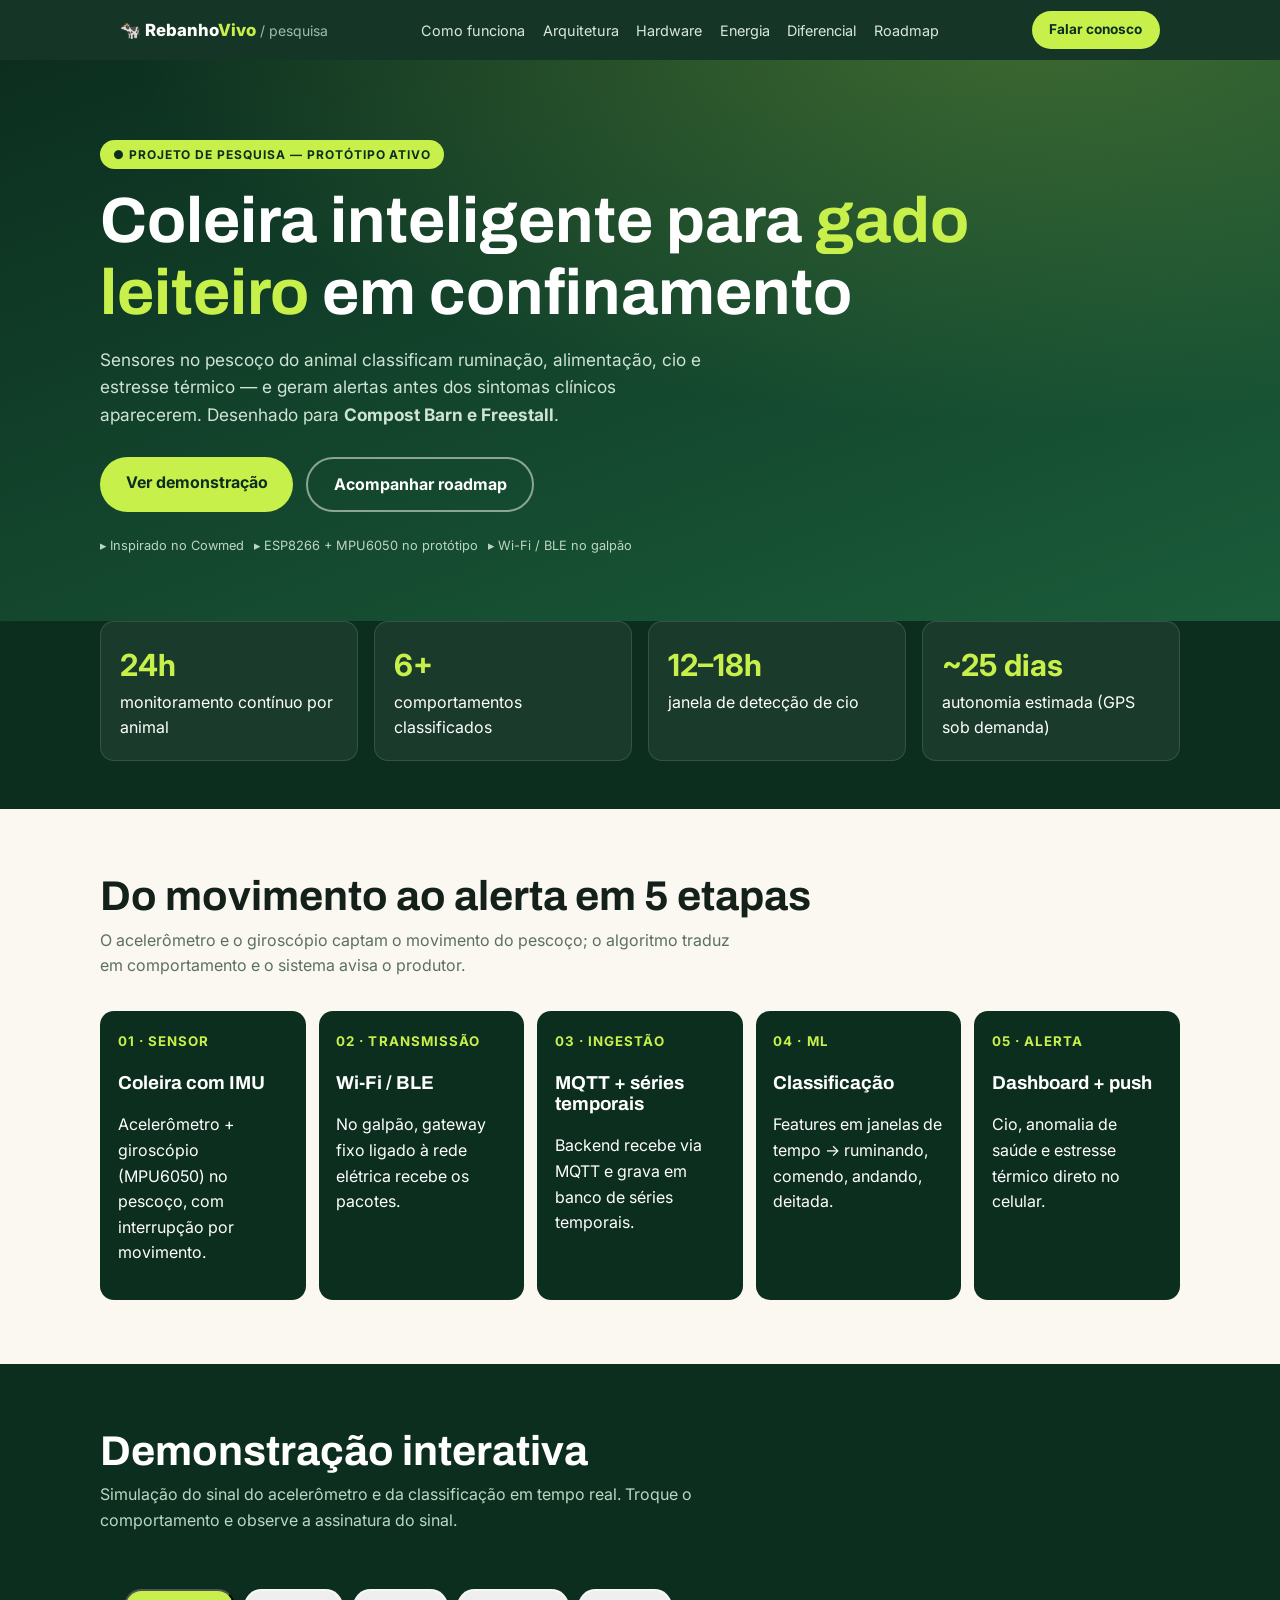
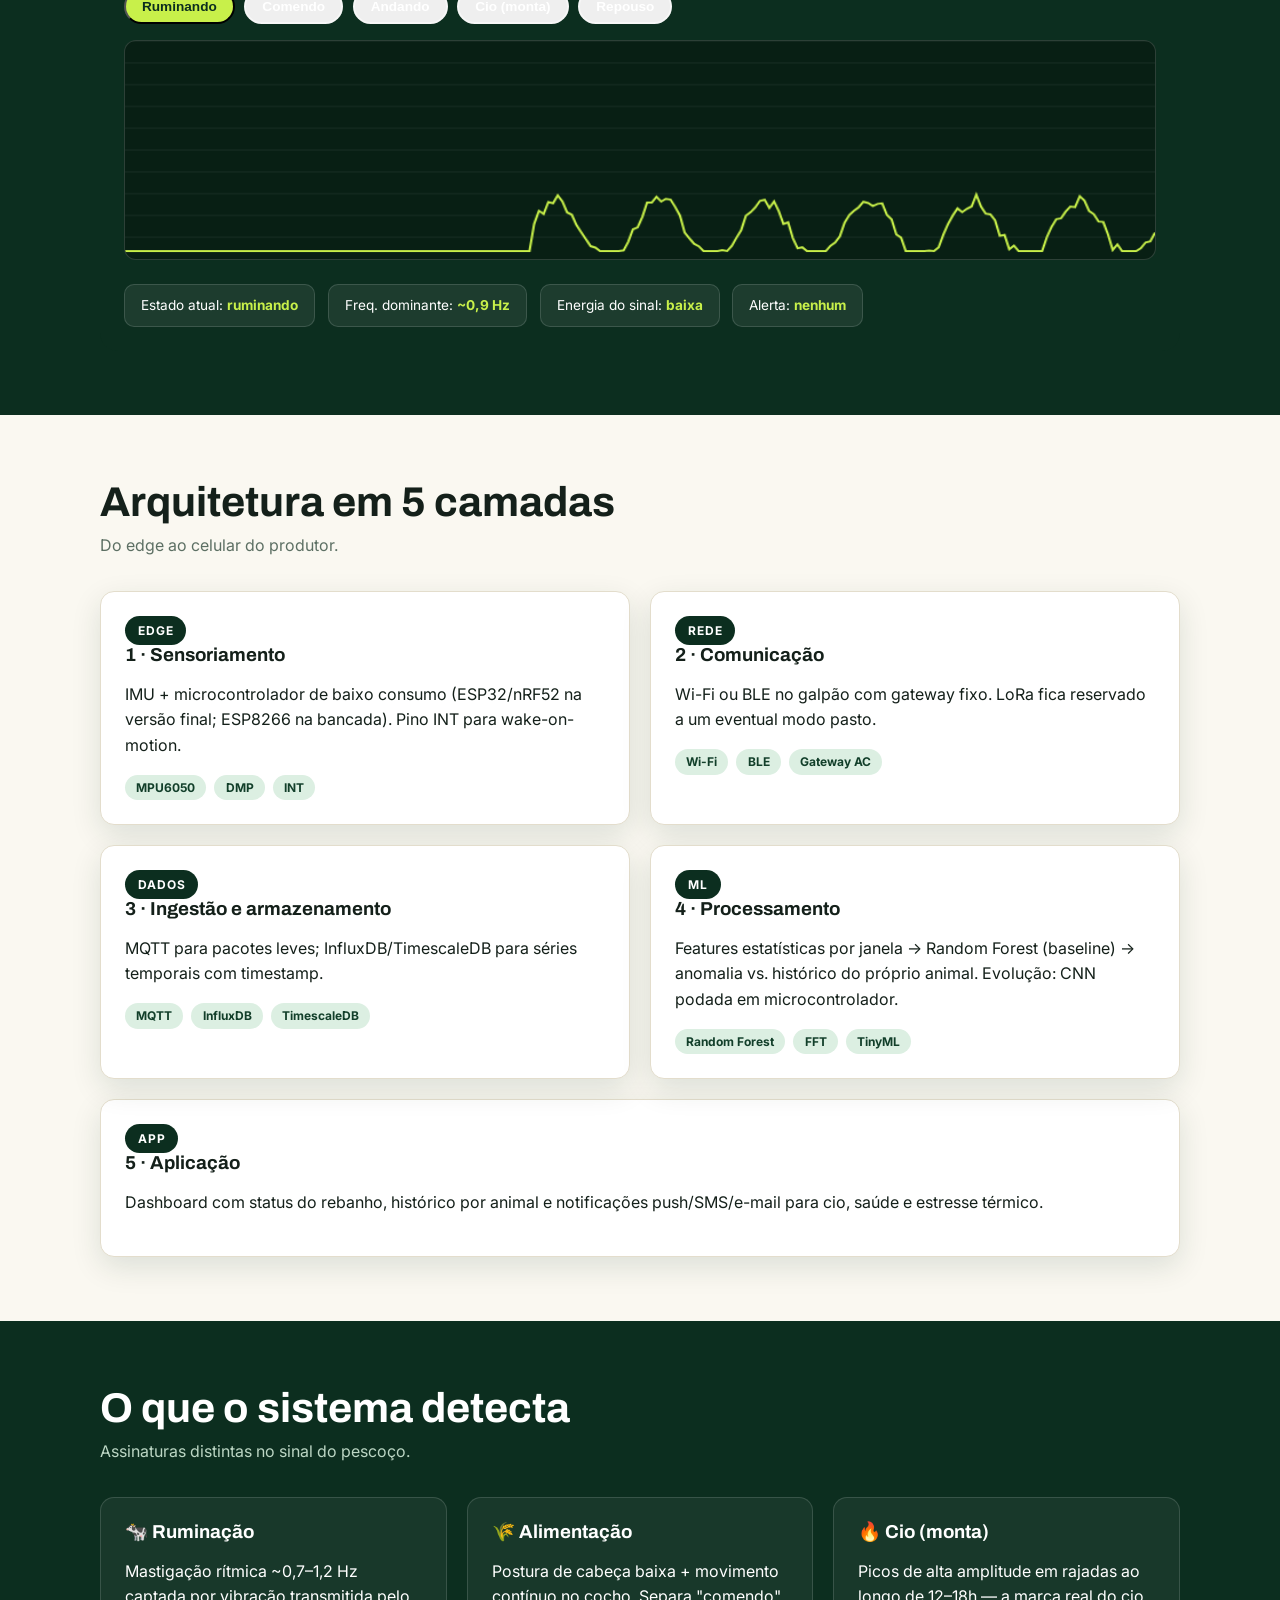
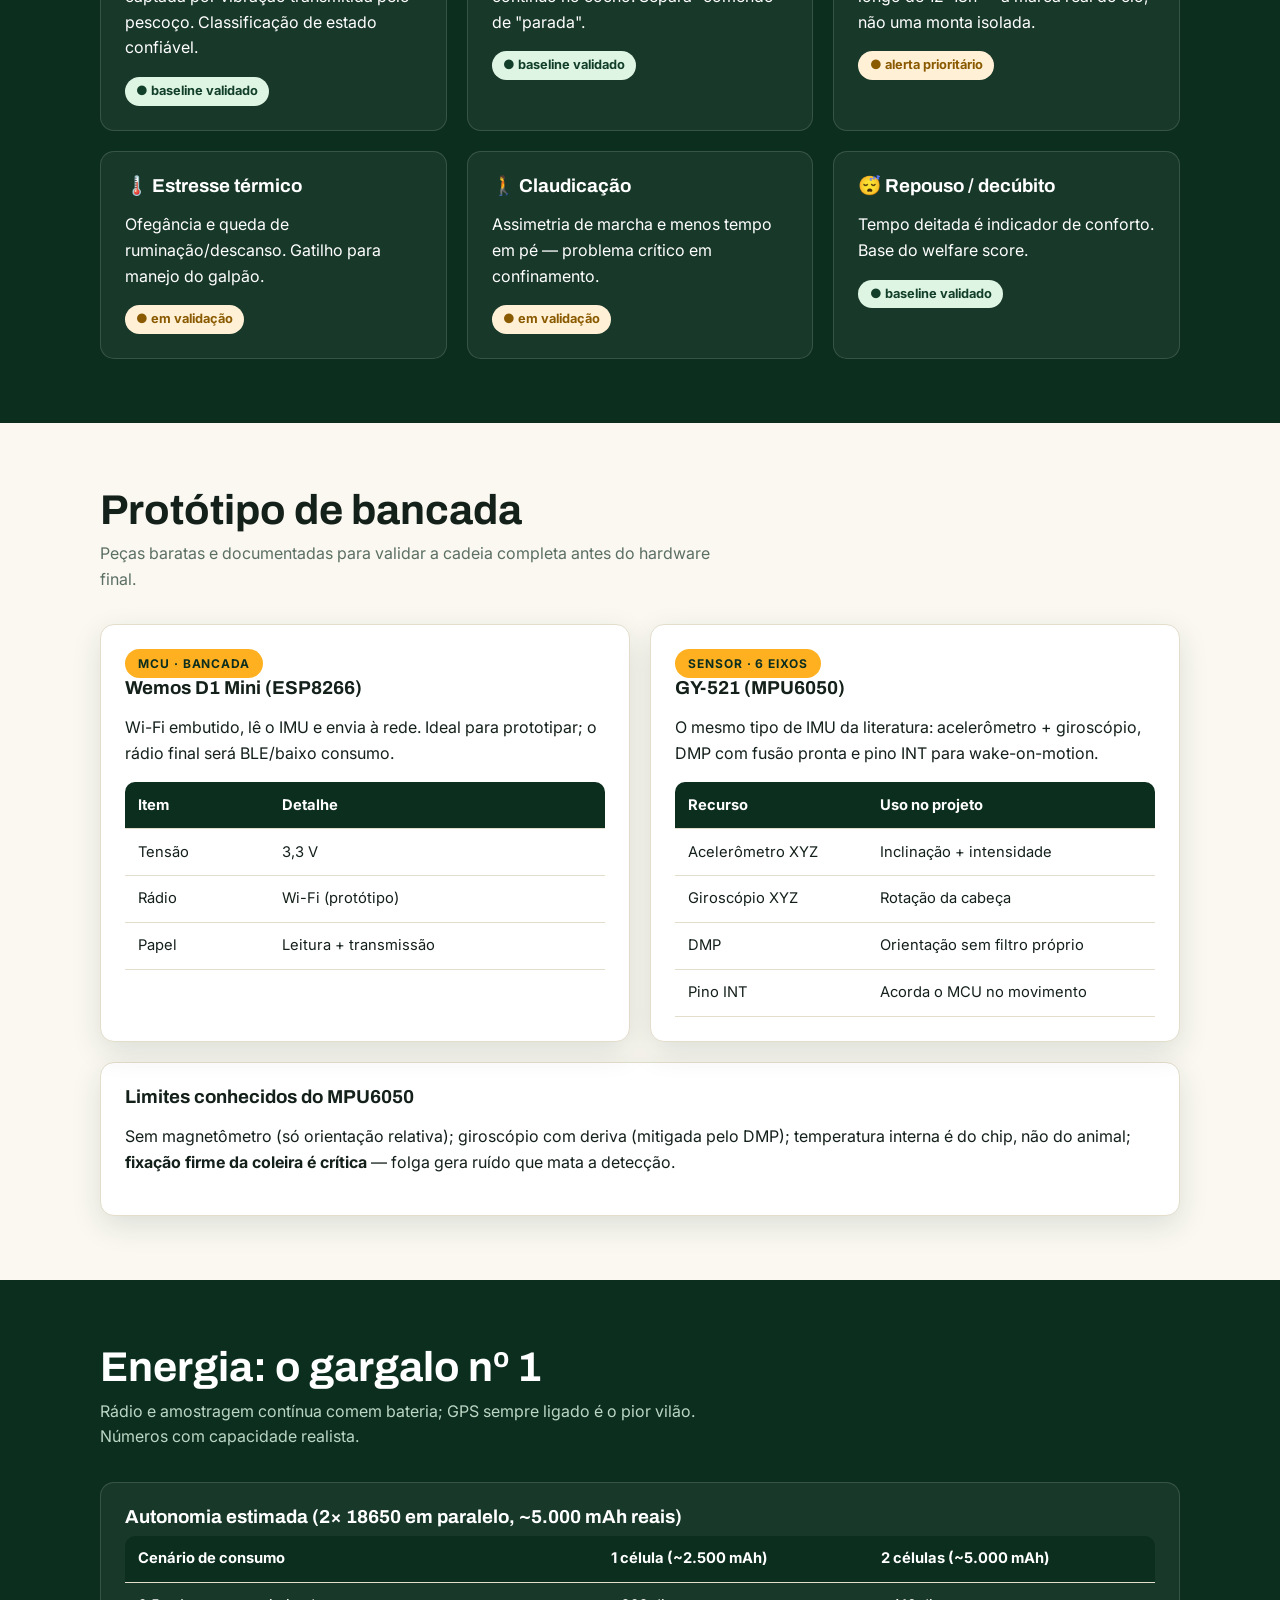
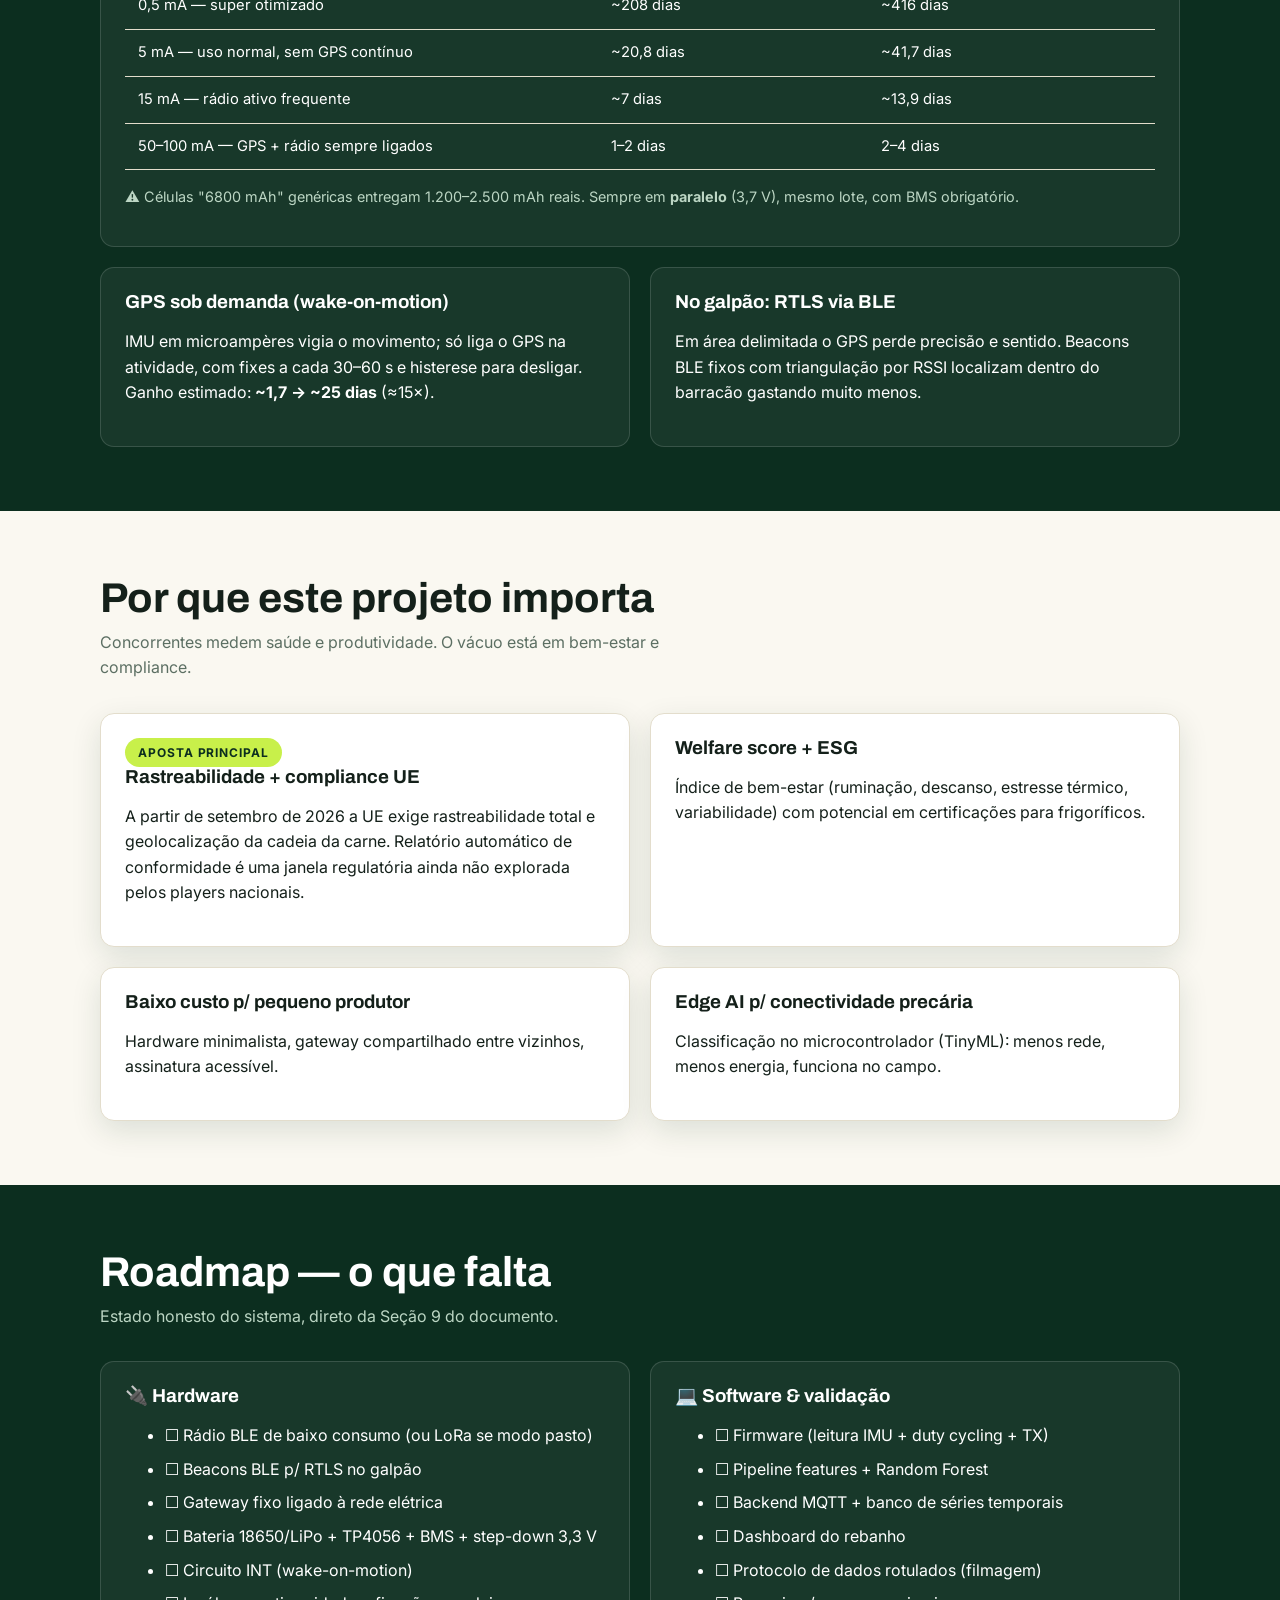
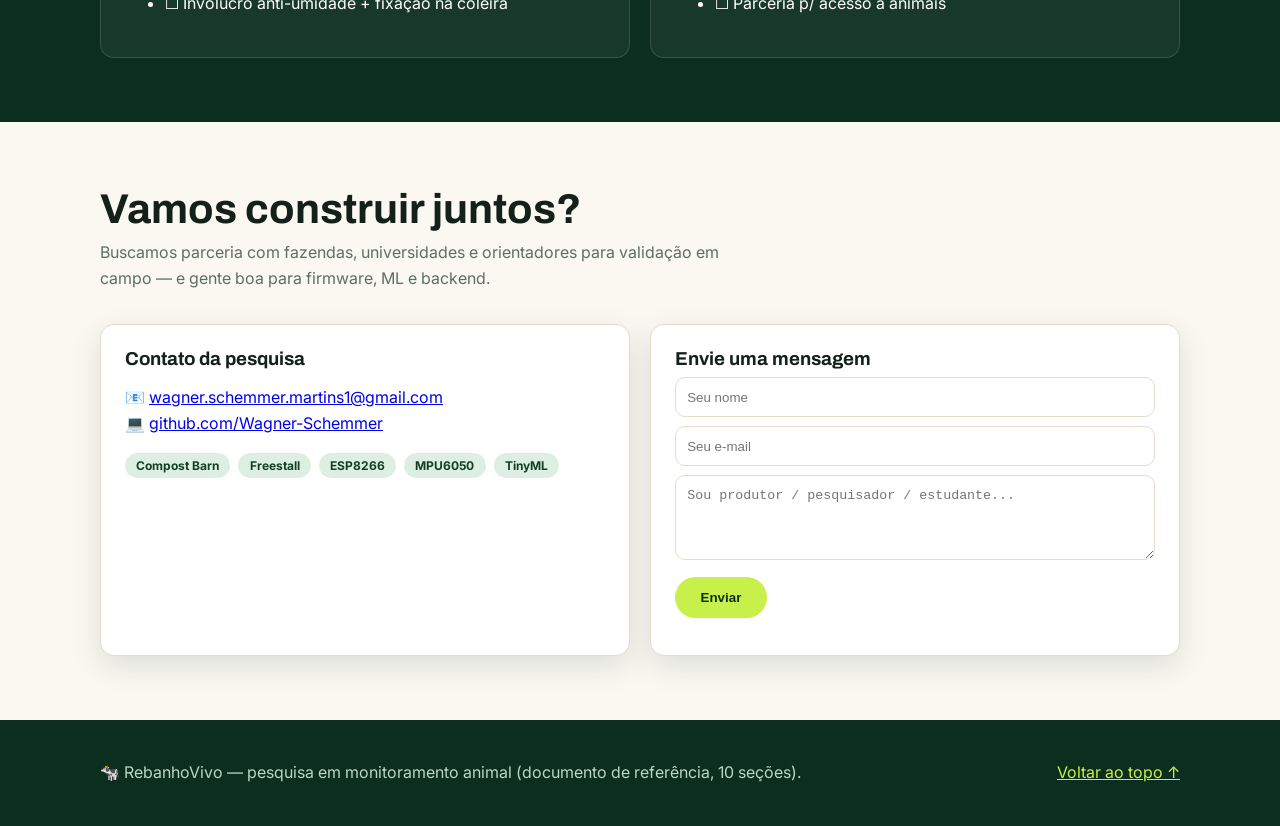
==== index.html @ 3137520c "Site: form contato Supabase + supabase.sql" ====
<!doctype html>
<html lang="pt-BR">
<head>
  <meta charset="UTF-8" />
  <meta name="viewport" content="width=device-width, initial-scale=1.0" />
  <title>Coleira Inteligente — Monitoramento de Gado Leiteiro | Compost Barn &amp; Freestall</title>
  <meta name="description" content="Sistema de monitoramento animal para gado leiteiro em confinamento: coleira com IMU, classificação comportamental, detecção de cio e alertas em tempo real." />
  <link rel="preconnect" href="https://fonts.googleapis.com">
  <link rel="preconnect" href="https://fonts.gstatic.com" crossorigin>
  <link href="https://fonts.googleapis.com/css2?family=Archivo:wght@600;700;800&family=Inter:wght@400;500;700&display=swap" rel="stylesheet">
  <link rel="stylesheet" href="css/variables.css">
  <link rel="stylesheet" href="css/components.css">
  <link rel="stylesheet" href="css/style.css">
</head>
<body>
  <nav class="nav">
    <div class="nav-inner">
      <a class="brand" href="#top">🐄 Rebanho<span>Vivo</span> <small style="font-weight:400;color:#9dbfa9">/ pesquisa</small></a>
      <div class="nav-links">
        <a href="#como-funciona">Como funciona</a>
        <a href="#arquitetura">Arquitetura</a>
        <a href="#hardware">Hardware</a>
        <a href="#energia">Energia</a>
        <a href="#diferencial">Diferencial</a>
        <a href="#roadmap">Roadmap</a>
      </div>
      <a class="btn btn-primary" style="padding:.5rem 1.1rem;font-size:.85rem" href="#contato">Falar conosco</a>
    </div>
  </nav>

  <header class="hero" id="top">
    <div class="wrap">
      <span class="badge badge-live">● Projeto de pesquisa — protótipo ativo</span>
      <h1>Coleira inteligente para <em>gado leiteiro</em> em confinamento</h1>
      <p class="lead">Sensores no pescoço do animal classificam ruminação, alimentação, cio e estresse térmico — e geram alertas antes dos sintomas clínicos aparecerem. Desenhado para <strong>Compost Barn e Freestall</strong>.</p>
      <div class="hero-cta">
        <a class="btn btn-primary" href="#demo">Ver demonstração</a>
        <a class="btn btn-ghost" href="#roadmap">Acompanhar roadmap</a>
      </div>
      <div class="hero-meta">
        <span>▸ Inspirado no Cowmed</span>
        <span>▸ ESP8266 + MPU6050 no protótipo</span>
        <span>▸ Wi-Fi / BLE no galpão</span>
      </div>
    </div>
  </header>

  <div class="stats">
    <div class="stats-grid">
      <div class="stat"><b>24h</b>monitoramento contínuo por animal</div>
      <div class="stat"><b>6+</b>comportamentos classificados</div>
      <div class="stat"><b>12–18h</b>janela de detecção de cio</div>
      <div class="stat"><b>~25 dias</b>autonomia estimada (GPS sob demanda)</div>
    </div>
  </div>

  <section id="como-funciona">
    <div class="wrap">
      <h2 class="section-title reveal">Do movimento ao alerta em 5 etapas</h2>
      <p class="section-sub reveal">O acelerômetro e o giroscópio captam o movimento do pescoço; o algoritmo traduz em comportamento e o sistema avisa o produtor.</p>
      <div class="pipeline">
        <div class="pipe-step reveal"><small>01 · SENSOR</small><h3>Coleira com IMU</h3><p>Acelerômetro + giroscópio (MPU6050) no pescoço, com interrupção por movimento.</p></div>
        <div class="pipe-step reveal"><small>02 · TRANSMISSÃO</small><h3>Wi-Fi / BLE</h3><p>No galpão, gateway fixo ligado à rede elétrica recebe os pacotes.</p></div>
        <div class="pipe-step reveal"><small>03 · INGESTÃO</small><h3>MQTT + séries temporais</h3><p>Backend recebe via MQTT e grava em banco de séries temporais.</p></div>
        <div class="pipe-step reveal"><small>04 · ML</small><h3>Classificação</h3><p>Features em janelas de tempo → ruminando, comendo, andando, deitada.</p></div>
        <div class="pipe-step reveal"><small>05 · ALERTA</small><h3>Dashboard + push</h3><p>Cio, anomalia de saúde e estresse térmico direto no celular.</p></div>
      </div>
    </div>
  </section>

  <section id="demo" class="dark">
    <div class="wrap">
      <h2 class="section-title reveal">Demonstração interativa</h2>
      <p class="section-sub reveal">Simulação do sinal do acelerômetro e da classificação em tempo real. Troque o comportamento e observe a assinatura do sinal.</p>
      <div class="demo-panel reveal">
        <div style="display:flex;gap:.6rem;flex-wrap:wrap;margin-bottom:1rem" id="behavior-buttons">
          <button class="btn btn-primary" data-behavior="ruminando" style="padding:.5rem 1rem;font-size:.85rem">Ruminando</button>
          <button class="btn btn-ghost" data-behavior="comendo" style="padding:.5rem 1rem;font-size:.85rem">Comendo</button>
          <button class="btn btn-ghost" data-behavior="andando" style="padding:.5rem 1rem;font-size:.85rem">Andando</button>
          <button class="btn btn-ghost" data-behavior="cio" style="padding:.5rem 1rem;font-size:.85rem">Cio (monta)</button>
          <button class="btn btn-ghost" data-behavior="repouso" style="padding:.5rem 1rem;font-size:.85rem">Repouso</button>
        </div>
        <canvas id="accel-chart" width="900" height="220"></canvas>
        <div class="demo-readout">
          <div class="metric">Estado atual: <b id="current-behavior">ruminando</b></div>
          <div class="metric">Freq. dominante: <b id="dominant-freq">~0,9 Hz</b></div>
          <div class="metric">Energia do sinal: <b id="signal-energy">baixa</b></div>
          <div class="metric">Alerta: <b id="alert-state">nenhum</b></div>
        </div>
      </div>
    </div>
  </section>

  <section id="arquitetura">
    <div class="wrap">
      <h2 class="section-title reveal">Arquitetura em 5 camadas</h2>
      <p class="section-sub reveal">Do edge ao celular do produtor.</p>
      <div class="grid-2">
        <div class="card reveal"><span class="badge badge-dark">Edge</span><h3>1 · Sensoriamento</h3><p>IMU + microcontrolador de baixo consumo (ESP32/nRF52 na versão final; ESP8266 na bancada). Pino INT para wake-on-motion.</p><div class="tag-row"><span class="tag">MPU6050</span><span class="tag">DMP</span><span class="tag">INT</span></div></div>
        <div class="card reveal"><span class="badge badge-dark">Rede</span><h3>2 · Comunicação</h3><p>Wi-Fi ou BLE no galpão com gateway fixo. LoRa fica reservado a um eventual modo pasto.</p><div class="tag-row"><span class="tag">Wi-Fi</span><span class="tag">BLE</span><span class="tag">Gateway AC</span></div></div>
        <div class="card reveal"><span class="badge badge-dark">Dados</span><h3>3 · Ingestão e armazenamento</h3><p>MQTT para pacotes leves; InfluxDB/TimescaleDB para séries temporais com timestamp.</p><div class="tag-row"><span class="tag">MQTT</span><span class="tag">InfluxDB</span><span class="tag">TimescaleDB</span></div></div>
        <div class="card reveal"><span class="badge badge-dark">ML</span><h3>4 · Processamento</h3><p>Features estatísticas por janela → Random Forest (baseline) → anomalia vs. histórico do próprio animal. Evolução: CNN podada em microcontrolador.</p><div class="tag-row"><span class="tag">Random Forest</span><span class="tag">FFT</span><span class="tag">TinyML</span></div></div>
      </div>
      <div class="card reveal" style="margin-top:1.25rem"><span class="badge badge-dark">App</span><h3>5 · Aplicação</h3><p>Dashboard com status do rebanho, histórico por animal e notificações push/SMS/e-mail para cio, saúde e estresse térmico.</p></div>
    </div>
  </section>

  <section id="comportamentos" class="dark">
    <div class="wrap">
      <h2 class="section-title reveal">O que o sistema detecta</h2>
      <p class="section-sub reveal">Assinaturas distintas no sinal do pescoço.</p>
      <div class="grid-3">
        <div class="card reveal"><h3>🐄 Ruminação</h3><p>Mastigação rítmica ~0,7–1,2 Hz captada por vibração transmitida pelo pescoço. Classificação de estado confiável.</p><span class="alert-chip alert-ok">● baseline validado</span></div>
        <div class="card reveal"><h3>🌾 Alimentação</h3><p>Postura de cabeça baixa + movimento contínuo no cocho. Separa "comendo" de "parada".</p><span class="alert-chip alert-ok">● baseline validado</span></div>
        <div class="card reveal"><h3>🔥 Cio (monta)</h3><p>Picos de alta amplitude em rajadas ao longo de 12–18h — a marca real do cio, não uma monta isolada.</p><span class="alert-chip alert-warn">● alerta prioritário</span></div>
        <div class="card reveal"><h3>🌡️ Estresse térmico</h3><p>Ofegância e queda de ruminação/descanso. Gatilho para manejo do galpão.</p><span class="alert-chip alert-warn">● em validação</span></div>
        <div class="card reveal"><h3>🚶 Claudicação</h3><p>Assimetria de marcha e menos tempo em pé — problema crítico em confinamento.</p><span class="alert-chip alert-warn">● em validação</span></div>
        <div class="card reveal"><h3>😴 Repouso / decúbito</h3><p>Tempo deitada é indicador de conforto. Base do welfare score.</p><span class="alert-chip alert-ok">● baseline validado</span></div>
      </div>
    </div>
  </section>

  <section id="hardware">
    <div class="wrap">
      <h2 class="section-title reveal">Protótipo de bancada</h2>
      <p class="section-sub reveal">Peças baratas e documentadas para validar a cadeia completa antes do hardware final.</p>
      <div class="grid-2">
        <div class="card reveal"><span class="badge badge-warn">MCU · bancada</span><h3>Wemos D1 Mini (ESP8266)</h3><p>Wi-Fi embutido, lê o IMU e envia à rede. Ideal para prototipar; o rádio final será BLE/baixo consumo.</p><table class="spec"><tr><th>Item</th><th>Detalhe</th></tr><tr><td>Tensão</td><td>3,3 V</td></tr><tr><td>Rádio</td><td>Wi-Fi (protótipo)</td></tr><tr><td>Papel</td><td>Leitura + transmissão</td></tr></table></div>
        <div class="card reveal"><span class="badge badge-warn">Sensor · 6 eixos</span><h3>GY-521 (MPU6050)</h3><p>O mesmo tipo de IMU da literatura: acelerômetro + giroscópio, DMP com fusão pronta e pino INT para wake-on-motion.</p><table class="spec"><tr><th>Recurso</th><th>Uso no projeto</th></tr><tr><td>Acelerômetro XYZ</td><td>Inclinação + intensidade</td></tr><tr><td>Giroscópio XYZ</td><td>Rotação da cabeça</td></tr><tr><td>DMP</td><td>Orientação sem filtro próprio</td></tr><tr><td>Pino INT</td><td>Acorda o MCU no movimento</td></tr></table></div>
      </div>
      <div class="card reveal" style="margin-top:1.25rem"><h3>Limites conhecidos do MPU6050</h3><p>Sem magnetômetro (só orientação relativa); giroscópio com deriva (mitigada pelo DMP); temperatura interna é do chip, não do animal; <strong>fixação firme da coleira é crítica</strong> — folga gera ruído que mata a detecção.</p></div>
    </div>
  </section>

  <section id="energia" class="dark">
    <div class="wrap">
      <h2 class="section-title reveal">Energia: o gargalo nº 1</h2>
      <p class="section-sub reveal">Rádio e amostragem contínua comem bateria; GPS sempre ligado é o pior vilão. Números com capacidade realista.</p>
      <div class="card reveal" style="overflow-x:auto">
        <h3>Autonomia estimada (2× 18650 em paralelo, ~5.000 mAh reais)</h3>
        <table class="spec">
          <tr><th>Cenário de consumo</th><th>1 célula (~2.500 mAh)</th><th>2 células (~5.000 mAh)</th></tr>
          <tr><td>0,5 mA — super otimizado</td><td>~208 dias</td><td>~416 dias</td></tr>
          <tr><td>5 mA — uso normal, sem GPS contínuo</td><td>~20,8 dias</td><td>~41,7 dias</td></tr>
          <tr><td>15 mA — rádio ativo frequente</td><td>~7 dias</td><td>~13,9 dias</td></tr>
          <tr><td>50–100 mA — GPS + rádio sempre ligados</td><td>1–2 dias</td><td>2–4 dias</td></tr>
        </table>
        <p style="font-size:.9rem;color:#bcd6c4">⚠️ Células "6800 mAh" genéricas entregam 1.200–2.500 mAh reais. Sempre em <strong>paralelo</strong> (3,7 V), mesmo lote, com BMS obrigatório.</p>
      </div>
      <div class="grid-2" style="margin-top:1.25rem">
        <div class="card reveal"><h3>GPS sob demanda (wake-on-motion)</h3><p>IMU em microampères vigia o movimento; só liga o GPS na atividade, com fixes a cada 30–60 s e histerese para desligar. Ganho estimado: <strong>~1,7 → ~25 dias</strong> (≈15×).</p></div>
        <div class="card reveal"><h3>No galpão: RTLS via BLE</h3><p>Em área delimitada o GPS perde precisão e sentido. Beacons BLE fixos com triangulação por RSSI localizam dentro do barracão gastando muito menos.</p></div>
      </div>
    </div>
  </section>

  <section id="diferencial">
    <div class="wrap">
      <h2 class="section-title reveal">Por que este projeto importa</h2>
      <p class="section-sub reveal">Concorrentes medem saúde e produtividade. O vácuo está em bem-estar e compliance.</p>
      <div class="grid-2">
        <div class="card reveal"><span class="badge badge-live">Aposta principal</span><h3>Rastreabilidade + compliance UE</h3><p>A partir de setembro de 2026 a UE exige rastreabilidade total e geolocalização da cadeia da carne. Relatório automático de conformidade é uma janela regulatória ainda não explorada pelos players nacionais.</p></div>
        <div class="card reveal"><h3>Welfare score + ESG</h3><p>Índice de bem-estar (ruminação, descanso, estresse térmico, variabilidade) com potencial em certificações para frigoríficos.</p></div>
        <div class="card reveal"><h3>Baixo custo p/ pequeno produtor</h3><p>Hardware minimalista, gateway compartilhado entre vizinhos, assinatura acessível.</p></div>
        <div class="card reveal"><h3>Edge AI p/ conectividade precária</h3><p>Classificação no microcontrolador (TinyML): menos rede, menos energia, funciona no campo.</p></div>
      </div>
    </div>
  </section>

  <section id="roadmap" class="dark">
    <div class="wrap">
      <h2 class="section-title reveal">Roadmap — o que falta</h2>
      <p class="section-sub reveal">Estado honesto do sistema, direto da Seção 9 do documento.</p>
      <div class="grid-2">
        <div class="card reveal"><h3>🔌 Hardware</h3><ul class="check"><li>☐ Rádio BLE de baixo consumo (ou LoRa se modo pasto)</li><li>☐ Beacons BLE p/ RTLS no galpão</li><li>☐ Gateway fixo ligado à rede elétrica</li><li>☐ Bateria 18650/LiPo + TP4056 + BMS + step-down 3,3 V</li><li>☐ Circuito INT (wake-on-motion)</li><li>☐ Invólucro anti-umidade + fixação na coleira</li></ul></div>
        <div class="card reveal"><h3>💻 Software &amp; validação</h3><ul class="check"><li>☐ Firmware (leitura IMU + duty cycling + TX)</li><li>☐ Pipeline features + Random Forest</li><li>☐ Backend MQTT + banco de séries temporais</li><li>☐ Dashboard do rebanho</li><li>☐ Protocolo de dados rotulados (filmagem)</li><li>☐ Parceria p/ acesso a animais</li></ul></div>
      </div>
    </div>
  </section>

  <section id="contato">
    <div class="wrap">
      <h2 class="section-title reveal">Vamos construir juntos?</h2>
      <p class="section-sub reveal">Buscamos parceria com fazendas, universidades e orientadores para validação em campo — e gente boa para firmware, ML e backend.</p>
      <div class="grid-2">
        <div class="card reveal">
          <h3>Contato da pesquisa</h3>
          <p>📧 <a href="mailto:wagner.schemmer.martins1@gmail.com">wagner.schemmer.martins1@gmail.com</a><br>💻 <a href="https://github.com/Wagner-Schemmer" target="_blank" rel="noreferrer">github.com/Wagner-Schemmer</a></p>
          <div class="tag-row"><span class="tag">Compost Barn</span><span class="tag">Freestall</span><span class="tag">ESP8266</span><span class="tag">MPU6050</span><span class="tag">TinyML</span></div>
        </div>
        <div class="card reveal">
          <h3>Envie uma mensagem</h3>
          <form id="contact-form">
            <p style="margin:0 0 .6rem"><input name="name" placeholder="Seu nome" required style="width:100%;padding:.7rem;border:1px solid var(--line);border-radius:10px" /></p>
            <p style="margin:0 0 .6rem"><input name="email" type="email" placeholder="Seu e-mail" required style="width:100%;padding:.7rem;border:1px solid var(--line);border-radius:10px" /></p>
            <p style="margin:0 0 .6rem"><textarea name="message" placeholder="Sou produtor / pesquisador / estudante..." required rows="4" style="width:100%;padding:.7rem;border:1px solid var(--line);border-radius:10px"></textarea></p>
            <button class="btn btn-primary" type="submit" style="border:none;cursor:pointer">Enviar</button>
            <p id="contact-status" style="font-size:.85rem;color:var(--muted)"></p>
          </form>
        </div>
      </div>
    </div>
  </section>

  <footer>
    <div class="wrap" style="display:flex;justify-content:space-between;gap:1rem;flex-wrap:wrap">
      <span>🐄 RebanhoVivo — pesquisa em monitoramento animal (documento de referência, 10 seções).</span>
      <a href="#top">Voltar ao topo ↑</a>
    </div>
  </footer>

  <script src="js/main.js" defer></script>
  <script src="js/contact.js" defer></script>
</body>
</html>
---- css/variables.css ----
/* Design tokens — identidade agro/tech */
:root {
  --green-900: #0c2e1f;
  --green-800: #123f2a;
  --green-700: #1a5c3a;
  --green-600: #22804d;
  --green-100: #dcefe2;
  --lime: #c8f04a;
  --amber: #ffb020;
  --red: #e5484d;
  --paper: #faf8f1;
  --white: #ffffff;
  --ink: #14201a;
  --muted: #5c6f63;
  --line: #e3ddcc;
  --radius: 14px;
  --shadow: 0 10px 30px rgba(12, 46, 31, 0.12);
}
---- css/components.css ----
/* Botões, cards, badges, tabelas */
.btn {
  display: inline-block;
  padding: 0.8rem 1.6rem;
  border-radius: 999px;
  font-weight: 700;
  text-decoration: none;
  transition: transform 0.15s ease, box-shadow 0.15s ease;
}
.btn-primary { background: var(--lime); color: var(--green-900); }
.btn-primary:hover { transform: translateY(-2px); box-shadow: var(--shadow); }
.btn-ghost {
  border: 2px solid rgba(255, 255, 255, 0.5);
  color: #fff;
}
.btn-ghost:hover { border-color: #fff; }
.card {
  background: var(--white);
  border: 1px solid var(--line);
  border-radius: var(--radius);
  padding: 1.5rem;
  box-shadow: var(--shadow);
}
.card h3 { margin: 0 0 0.5rem; }
.badge {
  display: inline-block;
  font-size: 0.75rem;
  font-weight: 700;
  letter-spacing: 0.08em;
  text-transform: uppercase;
  padding: 0.3rem 0.8rem;
  border-radius: 999px;
}
.badge-live { background: var(--lime); color: var(--green-900); }
.badge-dark { background: var(--green-900); color: #fff; }
.badge-warn { background: var(--amber); color: var(--green-900); }
.grid-2 { display: grid; gap: 1.25rem; grid-template-columns: 1fr; }
.grid-3 { display: grid; gap: 1.25rem; grid-template-columns: 1fr; }
.grid-4 { display: grid; gap: 1rem; grid-template-columns: 1fr 1fr; }
@media (min-width: 860px) {
  .grid-2 { grid-template-columns: 1fr 1fr; }
  .grid-3 { grid-template-columns: 1fr 1fr 1fr; }
  .grid-4 { grid-template-columns: repeat(4, 1fr); }
}
table.spec { width: 100%; border-collapse: collapse; font-size: 0.92rem; }
table.spec th, table.spec td {
  text-align: left;
  padding: 0.7rem 0.8rem;
  border-bottom: 1px solid var(--line);
}
table.spec th { background: var(--green-900); color: #fff; }
table.spec th:first-child { border-radius: 10px 0 0 0; }
table.spec th:last-child { border-radius: 0 10px 0 0; }
.reveal { opacity: 0; transform: translateY(18px); transition: opacity 0.5s ease, transform 0.5s ease; }
.reveal.visible { opacity: 1; transform: none; }
.alert-chip {
  display: inline-flex;
  align-items: center;
  gap: 0.4rem;
  font-size: 0.8rem;
  font-weight: 700;
  padding: 0.25rem 0.7rem;
  border-radius: 999px;
}
.alert-ok { background: #dff5e3; color: var(--green-800); }
.alert-warn { background: #fff0d6; color: #8a5a00; }
.alert-danger { background: #ffe0e1; color: #a02025; }
---- css/style.css ----
/* Base */
* { box-sizing: border-box; }
html { scroll-behavior: smooth; }
body {
  margin: 0;
  font-family: "Inter", system-ui, -apple-system, "Segoe UI", sans-serif;
  background: var(--paper);
  color: var(--ink);
  line-height: 1.6;
}
h1, h2, h3 { font-family: "Archivo", "Inter", sans-serif; line-height: 1.12; }
section { padding: 4rem 1.25rem; }
.wrap { max-width: 1080px; margin: 0 auto; }
.section-title { font-size: clamp(1.7rem, 4vw, 2.6rem); margin: 0 0 0.5rem; }
.section-sub { color: var(--muted); max-width: 640px; margin: 0 0 2rem; }
/* Nav */
.nav {
  position: sticky;
  top: 0;
  z-index: 50;
  background: rgba(12, 46, 31, 0.96);
  backdrop-filter: blur(6px);
}
.nav-inner {
  max-width: 1080px;
  margin: 0 auto;
  padding: 0.7rem 1.25rem;
  display: flex;
  align-items: center;
  justify-content: space-between;
  gap: 1rem;
}
.brand { color: #fff; font-weight: 800; text-decoration: none; font-size: 1.05rem; }
.brand span { color: var(--lime); }
.nav-links { display: none; gap: 1.1rem; }
.nav-links a { color: #d9e8de; text-decoration: none; font-size: 0.9rem; }
.nav-links a:hover { color: #fff; }
@media (min-width: 860px) { .nav-links { display: flex; } }
/* Hero */
.hero {
  background: radial-gradient(900px 420px at 80% -10%, rgba(200, 240, 74, 0.25), transparent),
    linear-gradient(160deg, var(--green-900), var(--green-700));
  color: #fff;
  padding: 5rem 1.25rem 4rem;
}
.hero h1 { font-size: clamp(2.2rem, 6vw, 4rem); margin: 1rem 0; }
.hero h1 em { font-style: normal; color: var(--lime); }
.hero p.lead { color: #cfe3d6; max-width: 620px; font-size: 1.08rem; }
.hero-cta { display: flex; gap: 0.8rem; flex-wrap: wrap; margin-top: 1.8rem; }
.hero-meta { display: flex; gap: 0.6rem; flex-wrap: wrap; margin-top: 1.5rem; font-size: 0.8rem; color: #bcd6c4; }
/* Stats */
.stats { background: var(--green-900); color: #fff; padding: 0 1.25rem 3rem; }
.stats-grid {
  max-width: 1080px;
  margin: 0 auto;
  display: grid;
  grid-template-columns: repeat(2, 1fr);
  gap: 1rem;
}
@media (min-width: 860px) { .stats-grid { grid-template-columns: repeat(4, 1fr); } }
.stat {
  background: rgba(255, 255, 255, 0.06);
  border: 1px solid rgba(255, 255, 255, 0.12);
  border-radius: var(--radius);
  padding: 1.2rem;
}
.stat b { font-size: 1.9rem; display: block; color: var(--lime); }
/* Pipeline */
.pipeline { display: grid; gap: 0.8rem; }
@media (min-width: 860px) { .pipeline { grid-template-columns: repeat(5, 1fr); } }
.pipe-step {
  background: var(--green-900);
  color: #fff;
  border-radius: var(--radius);
  padding: 1.1rem;
  position: relative;
}
.pipe-step small { color: var(--lime); font-weight: 700; letter-spacing: 0.08em; }
/* Dark section */
.dark { background: var(--green-900); color: #fff; }
.dark .section-sub { color: #bcd6c4; }
.dark .card { background: rgba(255, 255, 255, 0.05); border-color: rgba(255, 255, 255, 0.14); color: #fff; box-shadow: none; }
/* Demo */
.demo-panel { background: var(--green-900); color: #fff; border-radius: 18px; padding: 1.5rem; }
.demo-panel canvas { width: 100%; height: 220px; background: #081f14; border-radius: 12px; border: 1px solid rgba(255,255,255,0.15); }
.demo-readout { display: flex; gap: 0.8rem; flex-wrap: wrap; margin-top: 1rem; }
.demo-readout .metric {
  background: rgba(255,255,255,0.07);
  border: 1px solid rgba(255,255,255,0.14);
  border-radius: 10px;
  padding: 0.6rem 1rem;
  font-size: 0.85rem;
}
.demo-readout b { color: var(--lime); }
/* Footer */
footer { background: var(--green-900); color: #bcd6c4; padding: 2.5rem 1.25rem; }
footer a { color: var(--lime); }
.check li { margin-bottom: 0.5rem; }
.tag-row { display: flex; gap: 0.5rem; flex-wrap: wrap; margin-top: 0.8rem; }
.tag { font-size: 0.75rem; background: var(--green-100); color: var(--green-800); padding: 0.2rem 0.7rem; border-radius: 999px; font-weight: 700; }
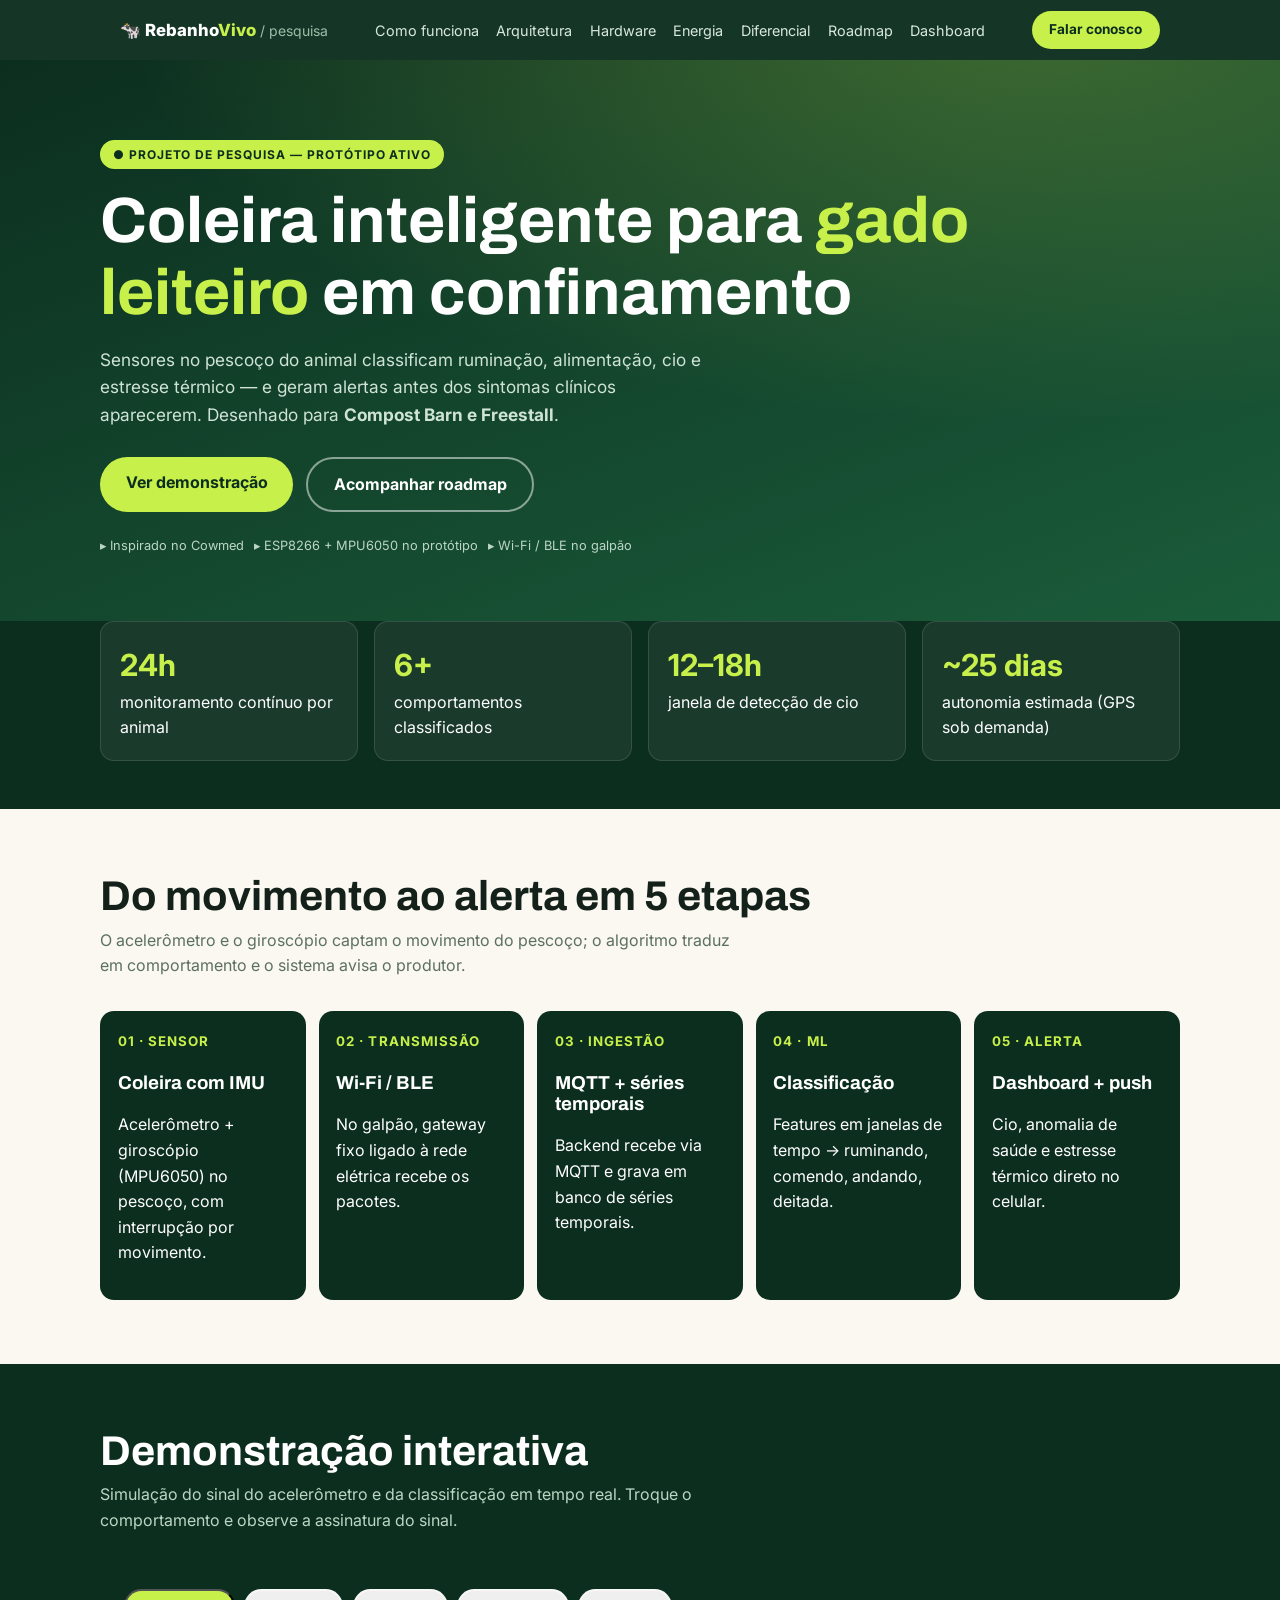
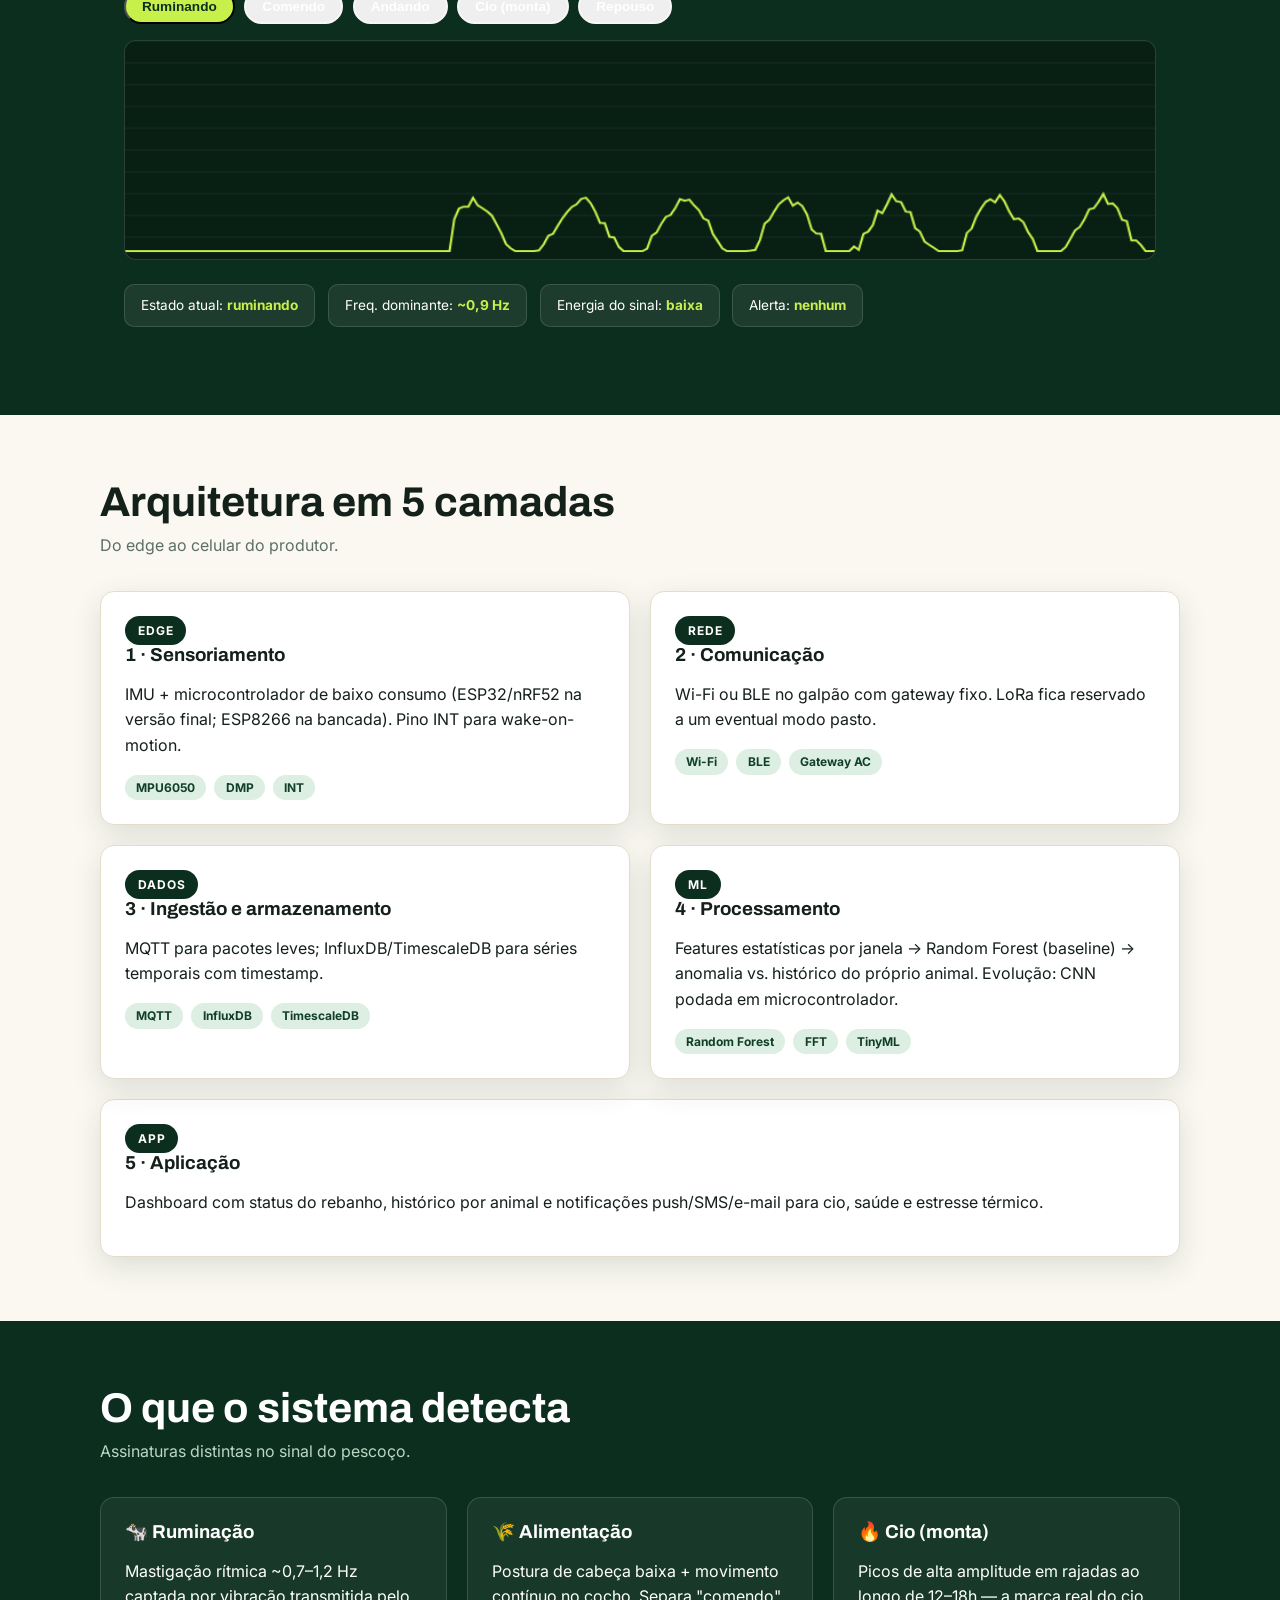
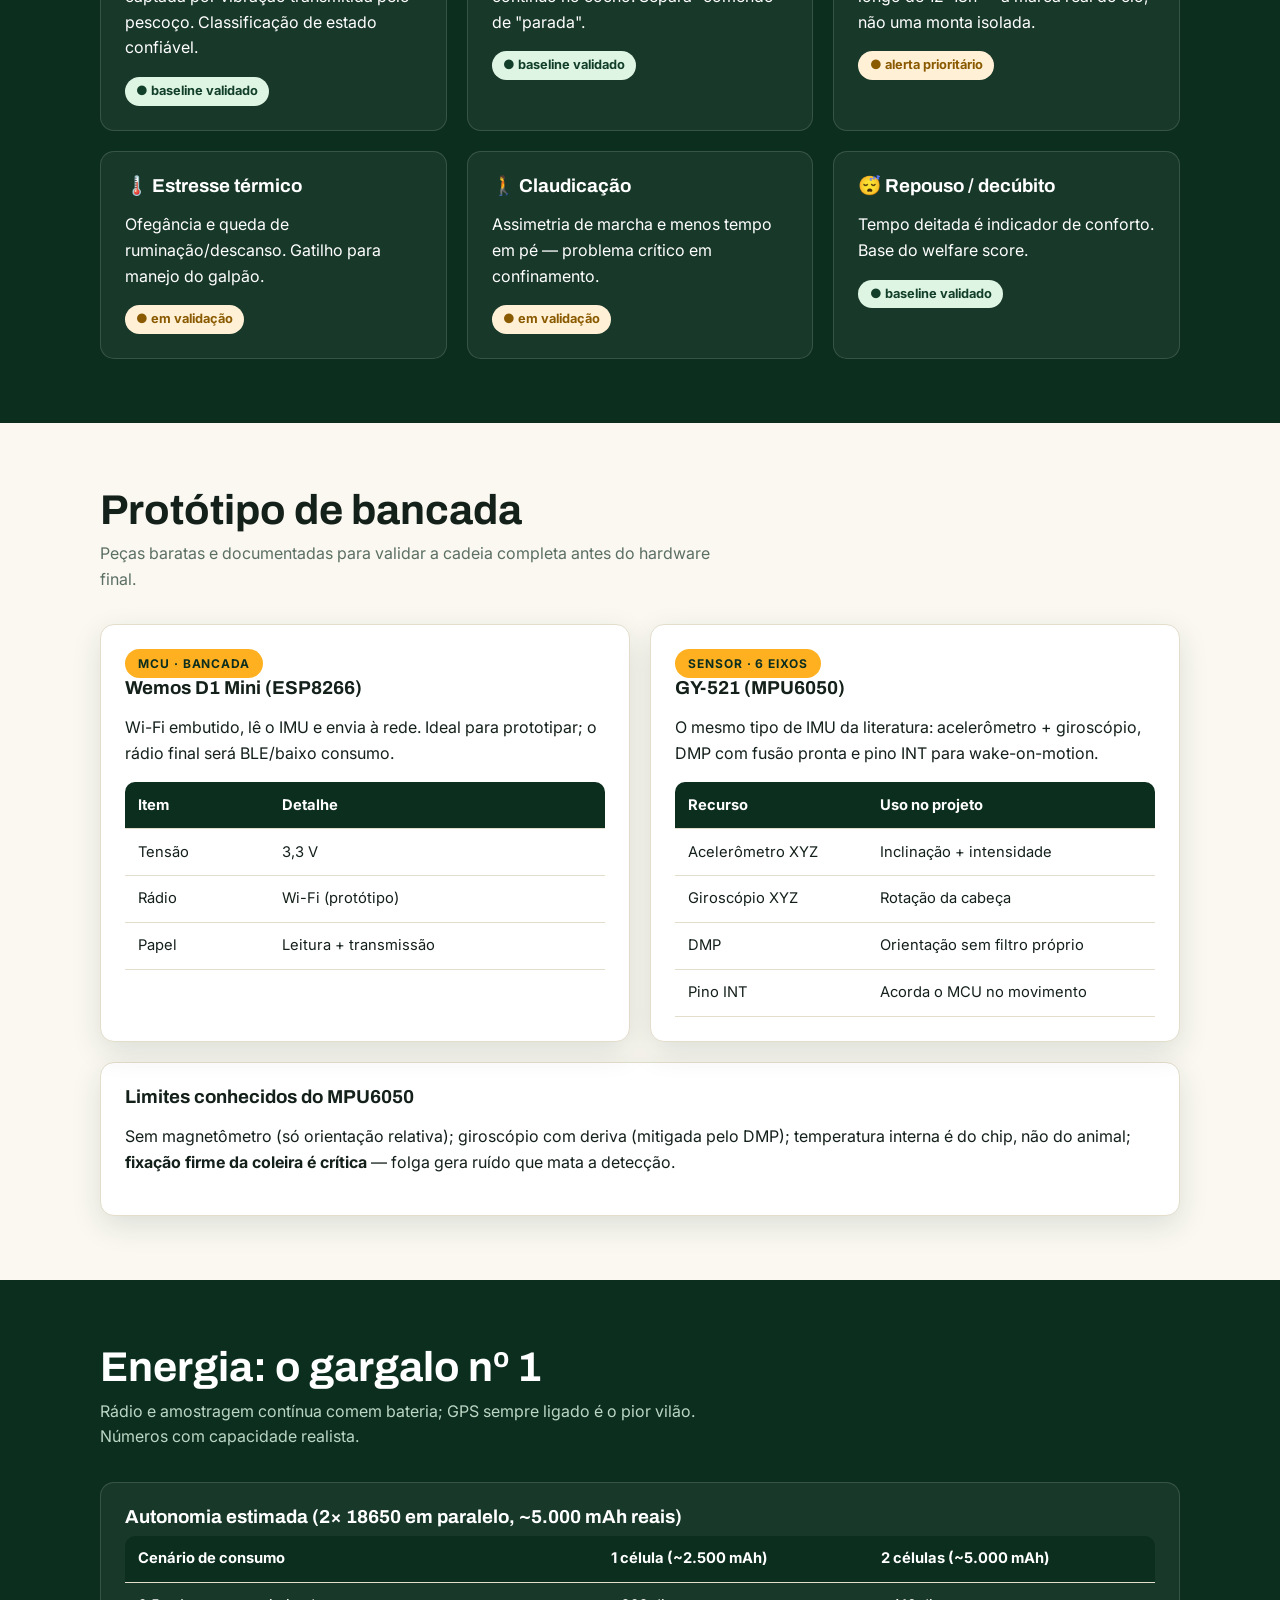
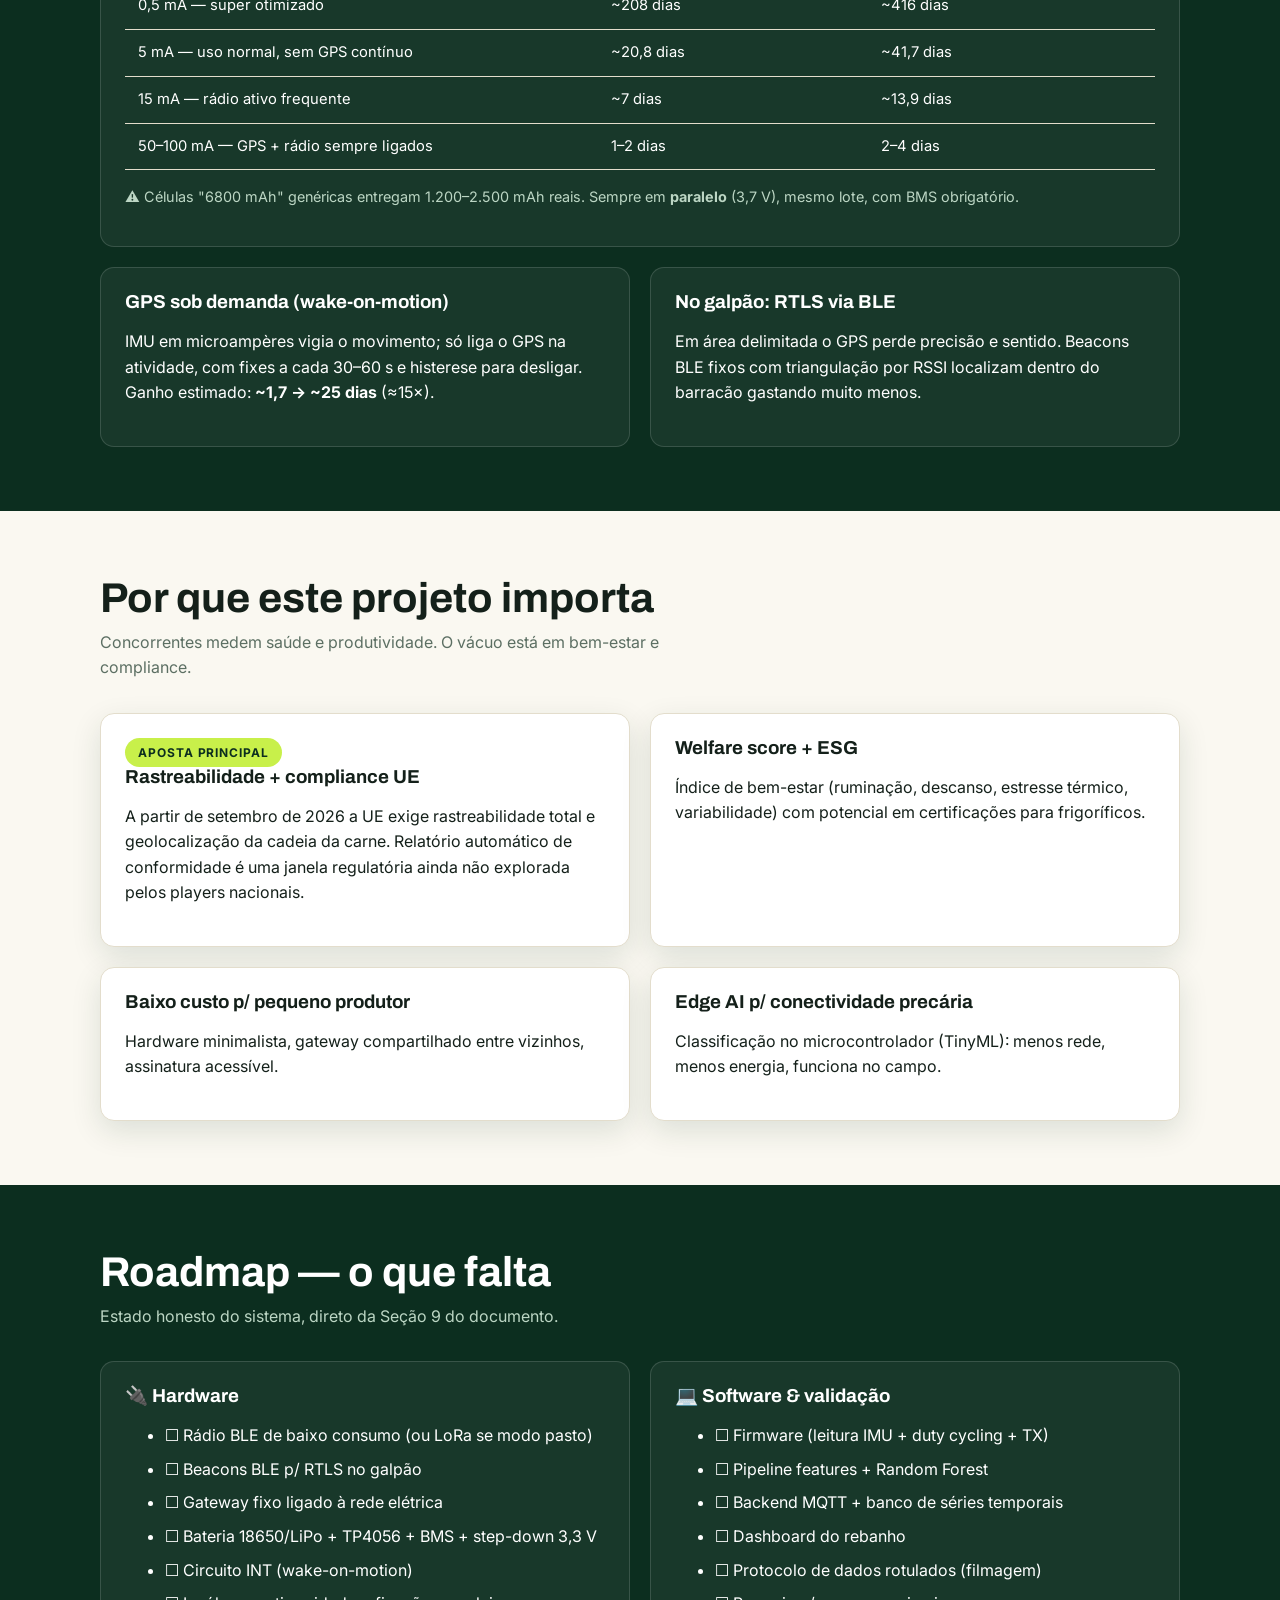
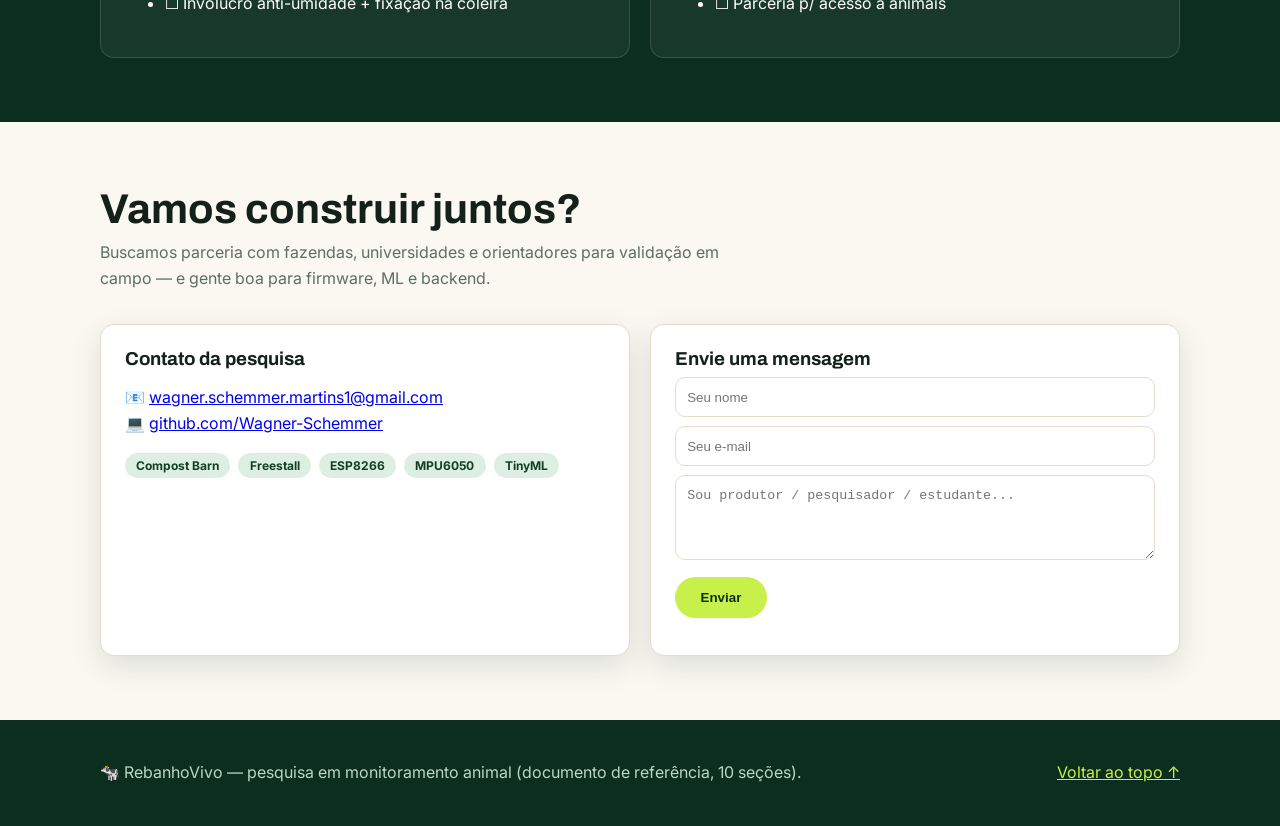
==== commit 21b130ee: "Dashboard do rebanho: devices+telemetria+alertas via API" ====
--- a/index.html
+++ b/index.html
@@ -23,6 +23,7 @@
         <a href="#energia">Energia</a>
         <a href="#diferencial">Diferencial</a>
         <a href="#roadmap">Roadmap</a>
+        <a href="dashboard.html">Dashboard</a>
       </div>
       <a class="btn btn-primary" style="padding:.5rem 1.1rem;font-size:.85rem" href="#contato">Falar conosco</a>
     </div>
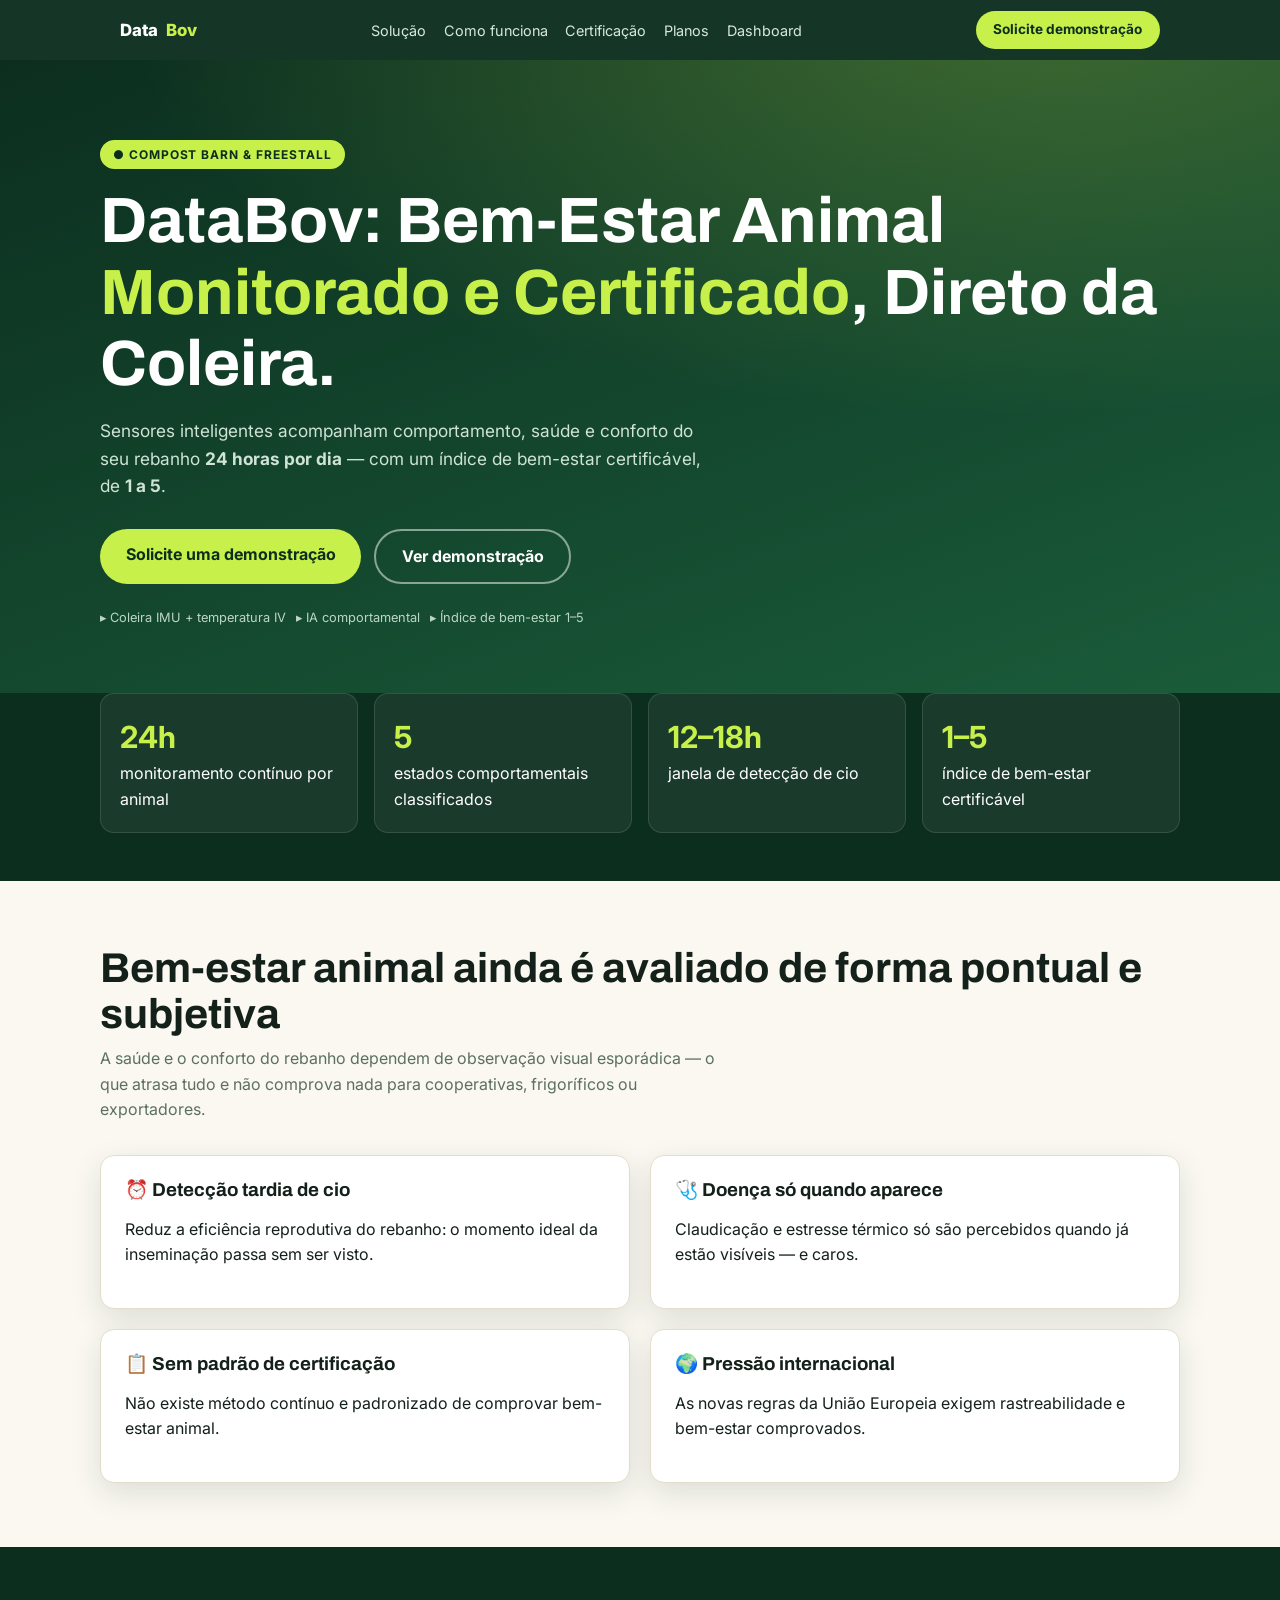
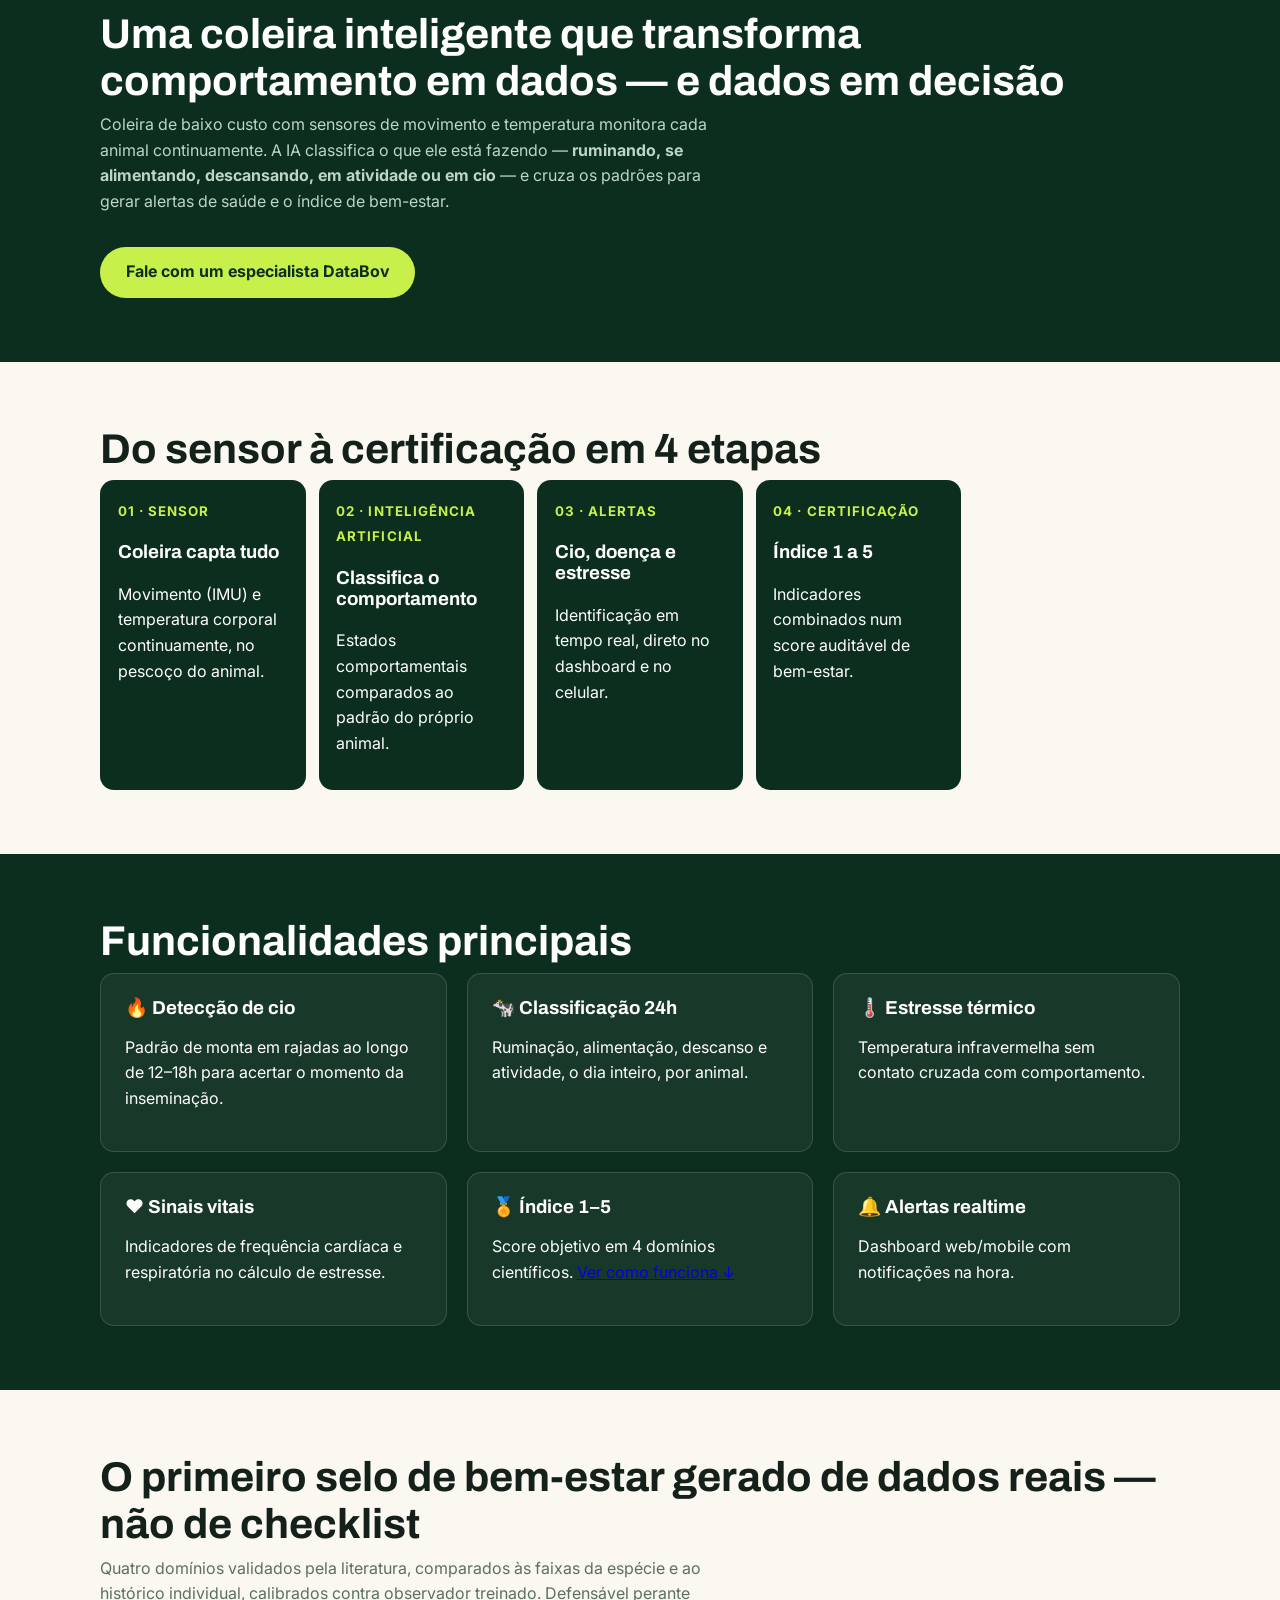
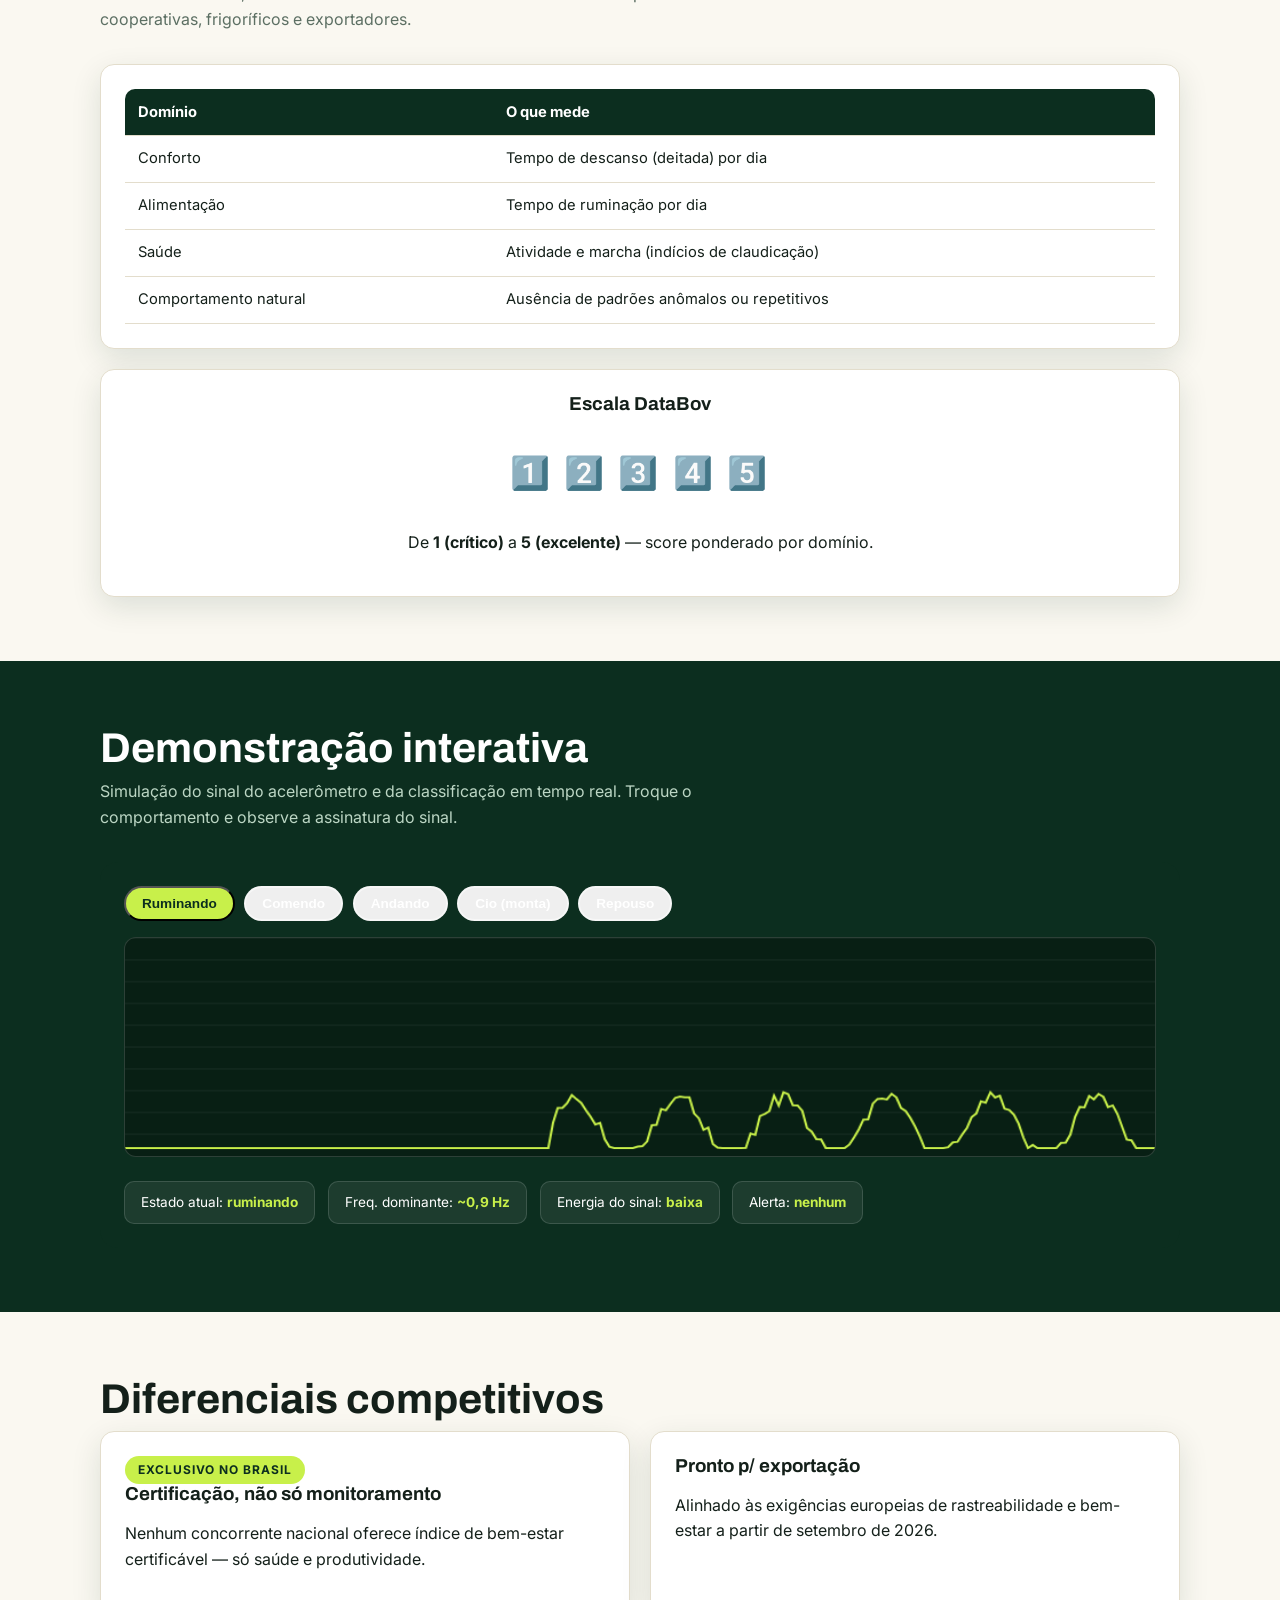
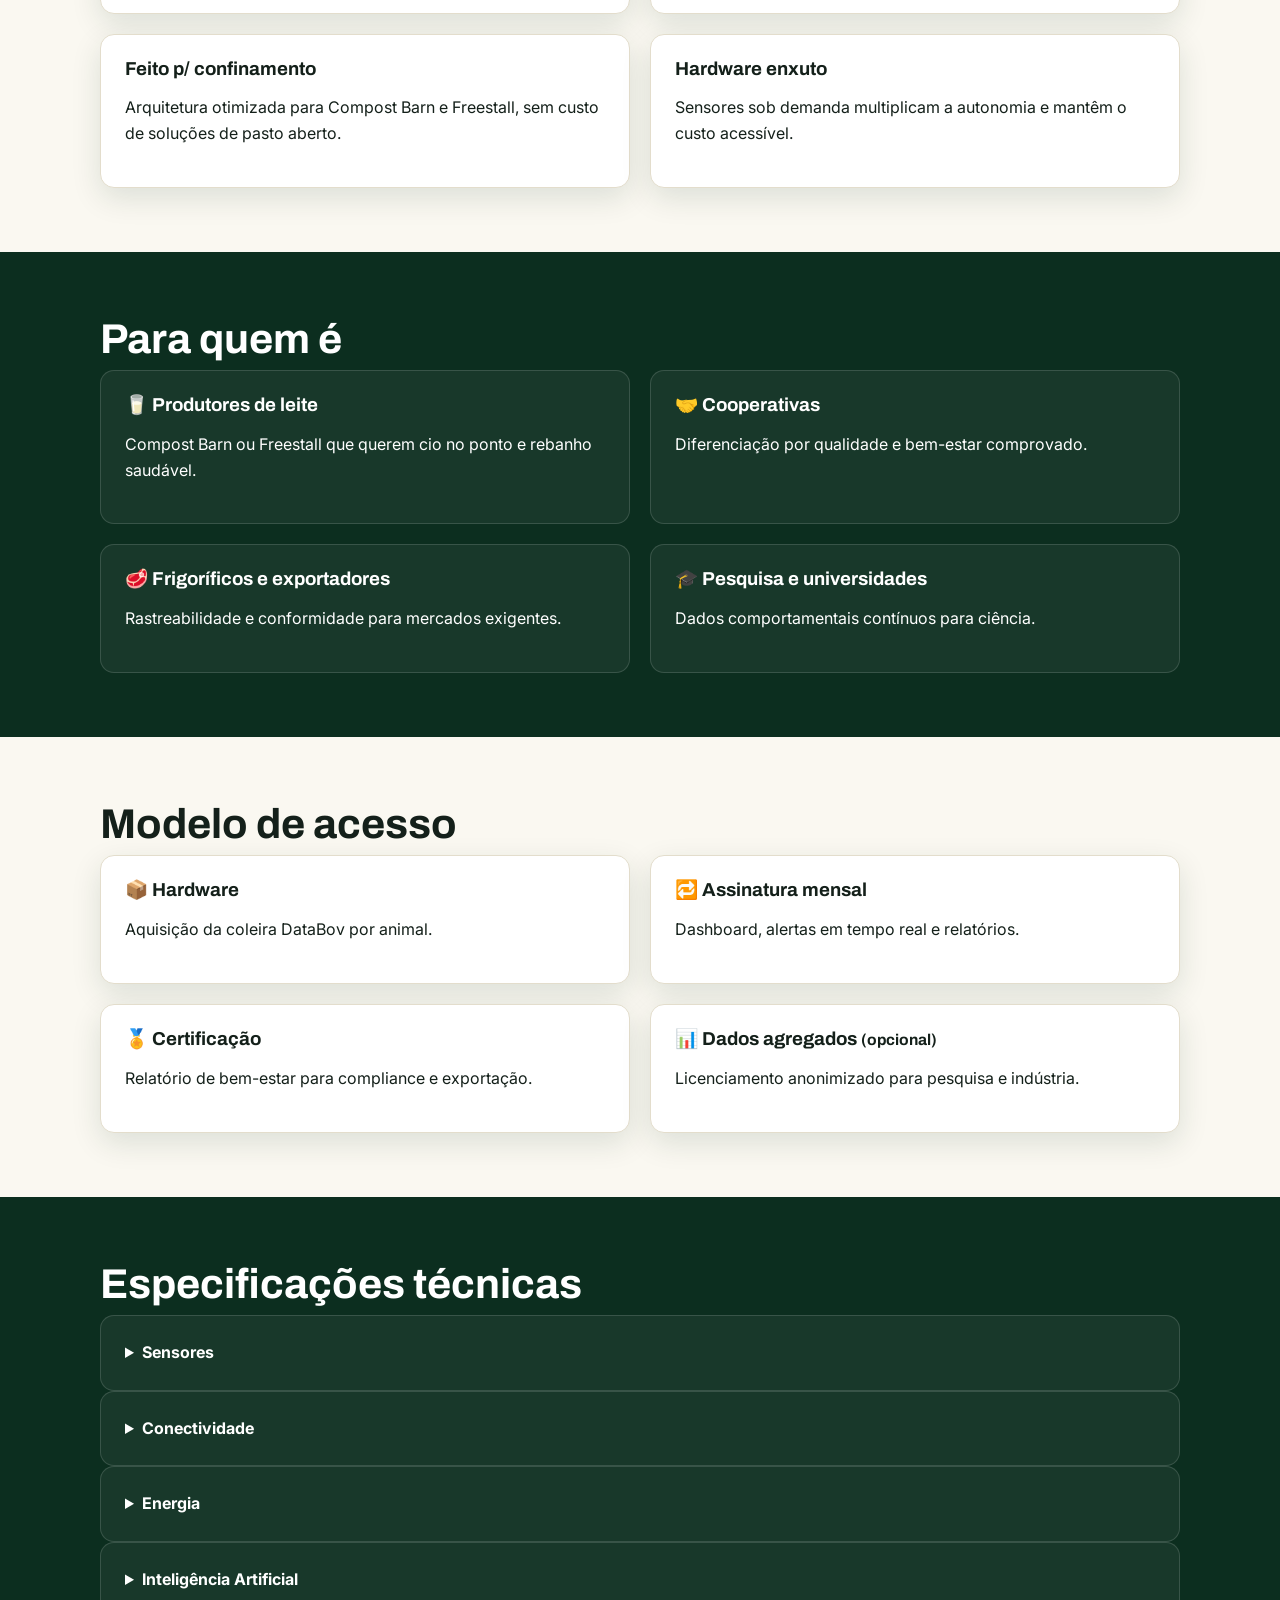
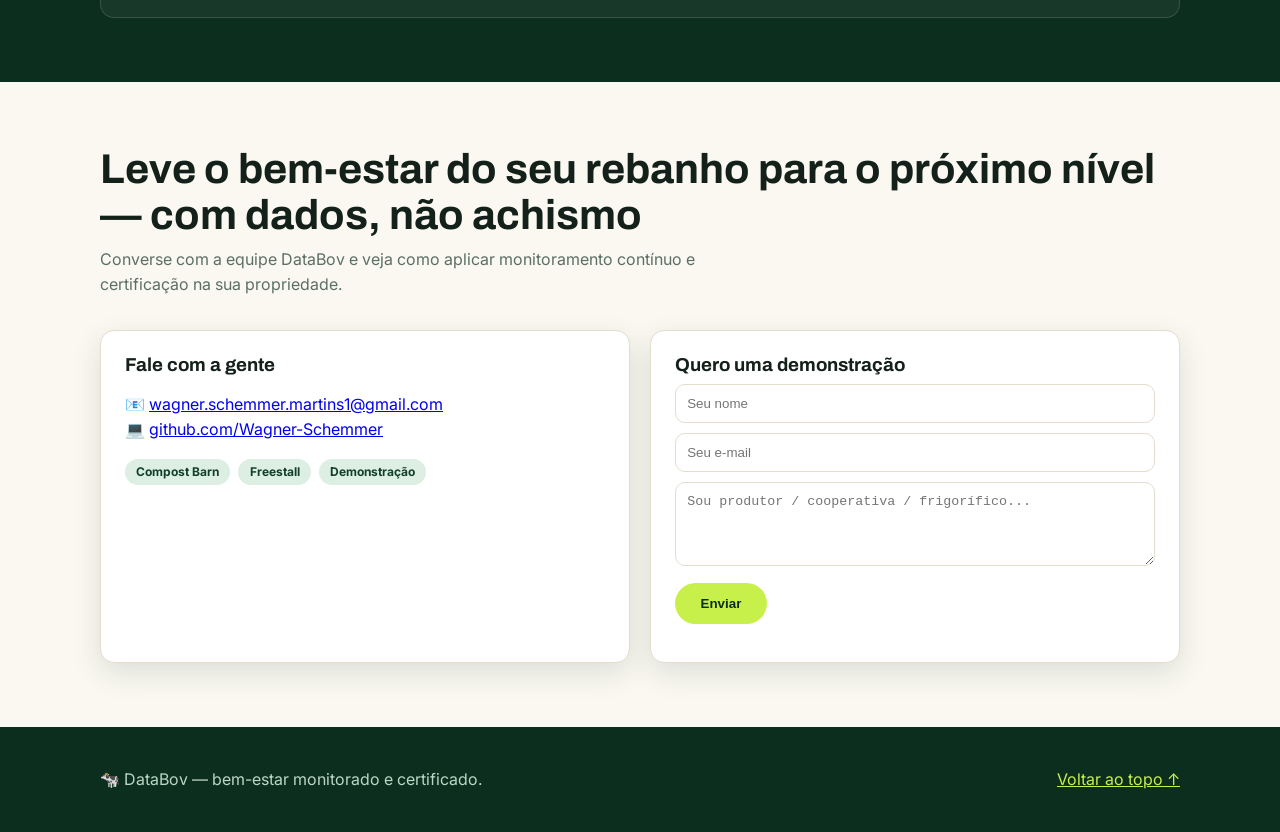
==== commit ddb5cbff: "auto-save 2026-09-30 20:03" ====
--- a/index.html
+++ b/index.html
@@ -3,8 +3,8 @@
 <head>
   <meta charset="UTF-8" />
   <meta name="viewport" content="width=device-width, initial-scale=1.0" />
-  <title>Coleira Inteligente — Monitoramento de Gado Leiteiro | Compost Barn &amp; Freestall</title>
-  <meta name="description" content="Sistema de monitoramento animal para gado leiteiro em confinamento: coleira com IMU, classificação comportamental, detecção de cio e alertas em tempo real." />
+  <title>DataBov — Bem-Estar Animal Monitorado e Certificado | Compost Barn &amp; Freestall</title>
+  <meta name="description" content="Coleira inteligente com IA: comportamento, saúde e conforto do rebanho 24h + índice de bem-estar certificável de 1 a 5. Para Compost Barn e Freestall." />
   <link rel="preconnect" href="https://fonts.googleapis.com">
   <link rel="preconnect" href="https://fonts.gstatic.com" crossorigin>
   <link href="https://fonts.googleapis.com/css2?family=Archivo:wght@600;700;800&family=Inter:wght@400;500;700&display=swap" rel="stylesheet">
@@ -15,33 +15,31 @@
 <body>
   <nav class="nav">
     <div class="nav-inner">
-      <a class="brand" href="#top">🐄 Rebanho<span>Vivo</span> <small style="font-weight:400;color:#9dbfa9">/ pesquisa</small></a>
+      <a class="brand" href="#top"><img src="assets/databov-logo.png" alt="DataBov" class="brand-logo" onerror="this.remove()">Data<span>Bov</span></a>
       <div class="nav-links">
+        <a href="#solucao">Solução</a>
         <a href="#como-funciona">Como funciona</a>
-        <a href="#arquitetura">Arquitetura</a>
-        <a href="#hardware">Hardware</a>
-        <a href="#energia">Energia</a>
-        <a href="#diferencial">Diferencial</a>
-        <a href="#roadmap">Roadmap</a>
+        <a href="#certificacao">Certificação</a>
+        <a href="#planos">Planos</a>
         <a href="dashboard.html">Dashboard</a>
       </div>
-      <a class="btn btn-primary" style="padding:.5rem 1.1rem;font-size:.85rem" href="#contato">Falar conosco</a>
+      <a class="btn btn-primary" style="padding:.5rem 1.1rem;font-size:.85rem" href="#contato">Solicite demonstração</a>
     </div>
   </nav>
 
   <header class="hero" id="top">
     <div class="wrap">
-      <span class="badge badge-live">● Projeto de pesquisa — protótipo ativo</span>
-      <h1>Coleira inteligente para <em>gado leiteiro</em> em confinamento</h1>
-      <p class="lead">Sensores no pescoço do animal classificam ruminação, alimentação, cio e estresse térmico — e geram alertas antes dos sintomas clínicos aparecerem. Desenhado para <strong>Compost Barn e Freestall</strong>.</p>
+      <span class="badge badge-live">● Compost Barn &amp; Freestall</span>
+      <h1>DataBov: Bem-Estar Animal <em>Monitorado e Certificado</em>, Direto da Coleira.</h1>
+      <p class="lead">Sensores inteligentes acompanham comportamento, saúde e conforto do seu rebanho <strong>24 horas por dia</strong> — com um índice de bem-estar certificável, de <strong>1 a 5</strong>.</p>
       <div class="hero-cta">
-        <a class="btn btn-primary" href="#demo">Ver demonstração</a>
-        <a class="btn btn-ghost" href="#roadmap">Acompanhar roadmap</a>
+        <a class="btn btn-primary" href="#contato">Solicite uma demonstração</a>
+        <a class="btn btn-ghost" href="#demo">Ver demonstração</a>
       </div>
       <div class="hero-meta">
-        <span>▸ Inspirado no Cowmed</span>
-        <span>▸ ESP8266 + MPU6050 no protótipo</span>
-        <span>▸ Wi-Fi / BLE no galpão</span>
+        <span>▸ Coleira IMU + temperatura IV</span>
+        <span>▸ IA comportamental</span>
+        <span>▸ Índice de bem-estar 1–5</span>
       </div>
     </div>
   </header>
@@ -49,22 +47,78 @@
   <div class="stats">
     <div class="stats-grid">
       <div class="stat"><b>24h</b>monitoramento contínuo por animal</div>
-      <div class="stat"><b>6+</b>comportamentos classificados</div>
+      <div class="stat"><b>5</b>estados comportamentais classificados</div>
       <div class="stat"><b>12–18h</b>janela de detecção de cio</div>
-      <div class="stat"><b>~25 dias</b>autonomia estimada (GPS sob demanda)</div>
+      <div class="stat"><b>1–5</b>índice de bem-estar certificável</div>
     </div>
   </div>
 
+  <section id="problema">
+    <div class="wrap">
+      <h2 class="section-title reveal">Bem-estar animal ainda é avaliado de forma pontual e subjetiva</h2>
+      <p class="section-sub reveal">A saúde e o conforto do rebanho dependem de observação visual esporádica — o que atrasa tudo e não comprova nada para cooperativas, frigoríficos ou exportadores.</p>
+      <div class="grid-2">
+        <div class="card reveal"><h3>⏰ Detecção tardia de cio</h3><p>Reduz a eficiência reprodutiva do rebanho: o momento ideal da inseminação passa sem ser visto.</p></div>
+        <div class="card reveal"><h3>🩺 Doença só quando aparece</h3><p>Claudicação e estresse térmico só são percebidos quando já estão visíveis — e caros.</p></div>
+        <div class="card reveal"><h3>📋 Sem padrão de certificação</h3><p>Não existe método contínuo e padronizado de comprovar bem-estar animal.</p></div>
+        <div class="card reveal"><h3>🌍 Pressão internacional</h3><p>As novas regras da União Europeia exigem rastreabilidade e bem-estar comprovados.</p></div>
+      </div>
+    </div>
+  </section>
+
+  <section id="solucao" class="dark">
+    <div class="wrap">
+      <h2 class="section-title reveal">Uma coleira inteligente que transforma comportamento em dados — e dados em decisão</h2>
+      <p class="section-sub reveal">Coleira de baixo custo com sensores de movimento e temperatura monitora cada animal continuamente. A IA classifica o que ele está fazendo — <strong>ruminando, se alimentando, descansando, em atividade ou em cio</strong> — e cruza os padrões para gerar alertas de saúde e o índice de bem-estar.</p>
+      <div class="hero-cta">
+        <a class="btn btn-primary" href="#contato">Fale com um especialista DataBov</a>
+      </div>
+    </div>
+  </section>
+
   <section id="como-funciona">
     <div class="wrap">
-      <h2 class="section-title reveal">Do movimento ao alerta em 5 etapas</h2>
-      <p class="section-sub reveal">O acelerômetro e o giroscópio captam o movimento do pescoço; o algoritmo traduz em comportamento e o sistema avisa o produtor.</p>
+      <h2 class="section-title reveal">Do sensor à certificação em 4 etapas</h2>
       <div class="pipeline">
-        <div class="pipe-step reveal"><small>01 · SENSOR</small><h3>Coleira com IMU</h3><p>Acelerômetro + giroscópio (MPU6050) no pescoço, com interrupção por movimento.</p></div>
-        <div class="pipe-step reveal"><small>02 · TRANSMISSÃO</small><h3>Wi-Fi / BLE</h3><p>No galpão, gateway fixo ligado à rede elétrica recebe os pacotes.</p></div>
-        <div class="pipe-step reveal"><small>03 · INGESTÃO</small><h3>MQTT + séries temporais</h3><p>Backend recebe via MQTT e grava em banco de séries temporais.</p></div>
-        <div class="pipe-step reveal"><small>04 · ML</small><h3>Classificação</h3><p>Features em janelas de tempo → ruminando, comendo, andando, deitada.</p></div>
-        <div class="pipe-step reveal"><small>05 · ALERTA</small><h3>Dashboard + push</h3><p>Cio, anomalia de saúde e estresse térmico direto no celular.</p></div>
+        <div class="pipe-step reveal"><small>01 · SENSOR</small><h3>Coleira capta tudo</h3><p>Movimento (IMU) e temperatura corporal continuamente, no pescoço do animal.</p></div>
+        <div class="pipe-step reveal"><small>02 · INTELIGÊNCIA ARTIFICIAL</small><h3>Classifica o comportamento</h3><p>Estados comportamentais comparados ao padrão do próprio animal.</p></div>
+        <div class="pipe-step reveal"><small>03 · ALERTAS</small><h3>Cio, doença e estresse</h3><p>Identificação em tempo real, direto no dashboard e no celular.</p></div>
+        <div class="pipe-step reveal"><small>04 · CERTIFICAÇÃO</small><h3>Índice 1 a 5</h3><p>Indicadores combinados num score auditável de bem-estar.</p></div>
+      </div>
+    </div>
+  </section>
+
+  <section id="funcionalidades" class="dark">
+    <div class="wrap">
+      <h2 class="section-title reveal">Funcionalidades principais</h2>
+      <div class="grid-3">
+        <div class="card reveal"><h3>🔥 Detecção de cio</h3><p>Padrão de monta em rajadas ao longo de 12–18h para acertar o momento da inseminação.</p></div>
+        <div class="card reveal"><h3>🐄 Classificação 24h</h3><p>Ruminação, alimentação, descanso e atividade, o dia inteiro, por animal.</p></div>
+        <div class="card reveal"><h3>🌡️ Estresse térmico</h3><p>Temperatura infravermelha sem contato cruzada com comportamento.</p></div>
+        <div class="card reveal"><h3>❤️ Sinais vitais</h3><p>Indicadores de frequência cardíaca e respiratória no cálculo de estresse.</p></div>
+        <div class="card reveal"><h3>🏅 Índice 1–5</h3><p>Score objetivo em 4 domínios científicos. <a href="#certificacao">Ver como funciona ↓</a></p></div>
+        <div class="card reveal"><h3>🔔 Alertas realtime</h3><p>Dashboard web/mobile com notificações na hora.</p></div>
+      </div>
+    </div>
+  </section>
+
+  <section id="certificacao">
+    <div class="wrap">
+      <h2 class="section-title reveal">O primeiro selo de bem-estar gerado de dados reais — não de checklist</h2>
+      <p class="section-sub reveal">Quatro domínios validados pela literatura, comparados às faixas da espécie e ao histórico individual, calibrados contra observador treinado. Defensável perante cooperativas, frigoríficos e exportadores.</p>
+      <div class="card reveal" style="overflow-x:auto">
+        <table class="spec">
+          <tr><th>Domínio</th><th>O que mede</th></tr>
+          <tr><td>Conforto</td><td>Tempo de descanso (deitada) por dia</td></tr>
+          <tr><td>Alimentação</td><td>Tempo de ruminação por dia</td></tr>
+          <tr><td>Saúde</td><td>Atividade e marcha (indícios de claudicação)</td></tr>
+          <tr><td>Comportamento natural</td><td>Ausência de padrões anômalos ou repetitivos</td></tr>
+        </table>
+      </div>
+      <div class="card reveal" style="margin-top:1.25rem;text-align:center">
+        <h3>Escala DataBov</h3>
+        <p style="font-size:2rem;letter-spacing:.2rem">1️⃣ 2️⃣ 3️⃣ 4️⃣ 5️⃣</p>
+        <p>De <strong>1 (crítico)</strong> a <strong>5 (excelente)</strong> — score ponderado por domínio.</p>
       </div>
     </div>
   </section>
@@ -92,109 +146,68 @@
     </div>
   </section>
 
-  <section id="arquitetura">
-    <div class="wrap">
-      <h2 class="section-title reveal">Arquitetura em 5 camadas</h2>
-      <p class="section-sub reveal">Do edge ao celular do produtor.</p>
-      <div class="grid-2">
-        <div class="card reveal"><span class="badge badge-dark">Edge</span><h3>1 · Sensoriamento</h3><p>IMU + microcontrolador de baixo consumo (ESP32/nRF52 na versão final; ESP8266 na bancada). Pino INT para wake-on-motion.</p><div class="tag-row"><span class="tag">MPU6050</span><span class="tag">DMP</span><span class="tag">INT</span></div></div>
-        <div class="card reveal"><span class="badge badge-dark">Rede</span><h3>2 · Comunicação</h3><p>Wi-Fi ou BLE no galpão com gateway fixo. LoRa fica reservado a um eventual modo pasto.</p><div class="tag-row"><span class="tag">Wi-Fi</span><span class="tag">BLE</span><span class="tag">Gateway AC</span></div></div>
-        <div class="card reveal"><span class="badge badge-dark">Dados</span><h3>3 · Ingestão e armazenamento</h3><p>MQTT para pacotes leves; InfluxDB/TimescaleDB para séries temporais com timestamp.</p><div class="tag-row"><span class="tag">MQTT</span><span class="tag">InfluxDB</span><span class="tag">TimescaleDB</span></div></div>
-        <div class="card reveal"><span class="badge badge-dark">ML</span><h3>4 · Processamento</h3><p>Features estatísticas por janela → Random Forest (baseline) → anomalia vs. histórico do próprio animal. Evolução: CNN podada em microcontrolador.</p><div class="tag-row"><span class="tag">Random Forest</span><span class="tag">FFT</span><span class="tag">TinyML</span></div></div>
-      </div>
-      <div class="card reveal" style="margin-top:1.25rem"><span class="badge badge-dark">App</span><h3>5 · Aplicação</h3><p>Dashboard com status do rebanho, histórico por animal e notificações push/SMS/e-mail para cio, saúde e estresse térmico.</p></div>
-    </div>
-  </section>
-
-  <section id="comportamentos" class="dark">
-    <div class="wrap">
-      <h2 class="section-title reveal">O que o sistema detecta</h2>
-      <p class="section-sub reveal">Assinaturas distintas no sinal do pescoço.</p>
-      <div class="grid-3">
-        <div class="card reveal"><h3>🐄 Ruminação</h3><p>Mastigação rítmica ~0,7–1,2 Hz captada por vibração transmitida pelo pescoço. Classificação de estado confiável.</p><span class="alert-chip alert-ok">● baseline validado</span></div>
-        <div class="card reveal"><h3>🌾 Alimentação</h3><p>Postura de cabeça baixa + movimento contínuo no cocho. Separa "comendo" de "parada".</p><span class="alert-chip alert-ok">● baseline validado</span></div>
-        <div class="card reveal"><h3>🔥 Cio (monta)</h3><p>Picos de alta amplitude em rajadas ao longo de 12–18h — a marca real do cio, não uma monta isolada.</p><span class="alert-chip alert-warn">● alerta prioritário</span></div>
-        <div class="card reveal"><h3>🌡️ Estresse térmico</h3><p>Ofegância e queda de ruminação/descanso. Gatilho para manejo do galpão.</p><span class="alert-chip alert-warn">● em validação</span></div>
-        <div class="card reveal"><h3>🚶 Claudicação</h3><p>Assimetria de marcha e menos tempo em pé — problema crítico em confinamento.</p><span class="alert-chip alert-warn">● em validação</span></div>
-        <div class="card reveal"><h3>😴 Repouso / decúbito</h3><p>Tempo deitada é indicador de conforto. Base do welfare score.</p><span class="alert-chip alert-ok">● baseline validado</span></div>
-      </div>
-    </div>
-  </section>
-
-  <section id="hardware">
-    <div class="wrap">
-      <h2 class="section-title reveal">Protótipo de bancada</h2>
-      <p class="section-sub reveal">Peças baratas e documentadas para validar a cadeia completa antes do hardware final.</p>
-      <div class="grid-2">
-        <div class="card reveal"><span class="badge badge-warn">MCU · bancada</span><h3>Wemos D1 Mini (ESP8266)</h3><p>Wi-Fi embutido, lê o IMU e envia à rede. Ideal para prototipar; o rádio final será BLE/baixo consumo.</p><table class="spec"><tr><th>Item</th><th>Detalhe</th></tr><tr><td>Tensão</td><td>3,3 V</td></tr><tr><td>Rádio</td><td>Wi-Fi (protótipo)</td></tr><tr><td>Papel</td><td>Leitura + transmissão</td></tr></table></div>
-        <div class="card reveal"><span class="badge badge-warn">Sensor · 6 eixos</span><h3>GY-521 (MPU6050)</h3><p>O mesmo tipo de IMU da literatura: acelerômetro + giroscópio, DMP com fusão pronta e pino INT para wake-on-motion.</p><table class="spec"><tr><th>Recurso</th><th>Uso no projeto</th></tr><tr><td>Acelerômetro XYZ</td><td>Inclinação + intensidade</td></tr><tr><td>Giroscópio XYZ</td><td>Rotação da cabeça</td></tr><tr><td>DMP</td><td>Orientação sem filtro próprio</td></tr><tr><td>Pino INT</td><td>Acorda o MCU no movimento</td></tr></table></div>
-      </div>
-      <div class="card reveal" style="margin-top:1.25rem"><h3>Limites conhecidos do MPU6050</h3><p>Sem magnetômetro (só orientação relativa); giroscópio com deriva (mitigada pelo DMP); temperatura interna é do chip, não do animal; <strong>fixação firme da coleira é crítica</strong> — folga gera ruído que mata a detecção.</p></div>
-    </div>
-  </section>
-
-  <section id="energia" class="dark">
-    <div class="wrap">
-      <h2 class="section-title reveal">Energia: o gargalo nº 1</h2>
-      <p class="section-sub reveal">Rádio e amostragem contínua comem bateria; GPS sempre ligado é o pior vilão. Números com capacidade realista.</p>
-      <div class="card reveal" style="overflow-x:auto">
-        <h3>Autonomia estimada (2× 18650 em paralelo, ~5.000 mAh reais)</h3>
-        <table class="spec">
-          <tr><th>Cenário de consumo</th><th>1 célula (~2.500 mAh)</th><th>2 células (~5.000 mAh)</th></tr>
-          <tr><td>0,5 mA — super otimizado</td><td>~208 dias</td><td>~416 dias</td></tr>
-          <tr><td>5 mA — uso normal, sem GPS contínuo</td><td>~20,8 dias</td><td>~41,7 dias</td></tr>
-          <tr><td>15 mA — rádio ativo frequente</td><td>~7 dias</td><td>~13,9 dias</td></tr>
-          <tr><td>50–100 mA — GPS + rádio sempre ligados</td><td>1–2 dias</td><td>2–4 dias</td></tr>
-        </table>
-        <p style="font-size:.9rem;color:#bcd6c4">⚠️ Células "6800 mAh" genéricas entregam 1.200–2.500 mAh reais. Sempre em <strong>paralelo</strong> (3,7 V), mesmo lote, com BMS obrigatório.</p>
-      </div>
-      <div class="grid-2" style="margin-top:1.25rem">
-        <div class="card reveal"><h3>GPS sob demanda (wake-on-motion)</h3><p>IMU em microampères vigia o movimento; só liga o GPS na atividade, com fixes a cada 30–60 s e histerese para desligar. Ganho estimado: <strong>~1,7 → ~25 dias</strong> (≈15×).</p></div>
-        <div class="card reveal"><h3>No galpão: RTLS via BLE</h3><p>Em área delimitada o GPS perde precisão e sentido. Beacons BLE fixos com triangulação por RSSI localizam dentro do barracão gastando muito menos.</p></div>
-      </div>
-    </div>
-  </section>
-
-  <section id="diferencial">
-    <div class="wrap">
-      <h2 class="section-title reveal">Por que este projeto importa</h2>
-      <p class="section-sub reveal">Concorrentes medem saúde e produtividade. O vácuo está em bem-estar e compliance.</p>
-      <div class="grid-2">
-        <div class="card reveal"><span class="badge badge-live">Aposta principal</span><h3>Rastreabilidade + compliance UE</h3><p>A partir de setembro de 2026 a UE exige rastreabilidade total e geolocalização da cadeia da carne. Relatório automático de conformidade é uma janela regulatória ainda não explorada pelos players nacionais.</p></div>
-        <div class="card reveal"><h3>Welfare score + ESG</h3><p>Índice de bem-estar (ruminação, descanso, estresse térmico, variabilidade) com potencial em certificações para frigoríficos.</p></div>
-        <div class="card reveal"><h3>Baixo custo p/ pequeno produtor</h3><p>Hardware minimalista, gateway compartilhado entre vizinhos, assinatura acessível.</p></div>
-        <div class="card reveal"><h3>Edge AI p/ conectividade precária</h3><p>Classificação no microcontrolador (TinyML): menos rede, menos energia, funciona no campo.</p></div>
-      </div>
-    </div>
-  </section>
-
-  <section id="roadmap" class="dark">
-    <div class="wrap">
-      <h2 class="section-title reveal">Roadmap — o que falta</h2>
-      <p class="section-sub reveal">Estado honesto do sistema, direto da Seção 9 do documento.</p>
-      <div class="grid-2">
-        <div class="card reveal"><h3>🔌 Hardware</h3><ul class="check"><li>☐ Rádio BLE de baixo consumo (ou LoRa se modo pasto)</li><li>☐ Beacons BLE p/ RTLS no galpão</li><li>☐ Gateway fixo ligado à rede elétrica</li><li>☐ Bateria 18650/LiPo + TP4056 + BMS + step-down 3,3 V</li><li>☐ Circuito INT (wake-on-motion)</li><li>☐ Invólucro anti-umidade + fixação na coleira</li></ul></div>
-        <div class="card reveal"><h3>💻 Software &amp; validação</h3><ul class="check"><li>☐ Firmware (leitura IMU + duty cycling + TX)</li><li>☐ Pipeline features + Random Forest</li><li>☐ Backend MQTT + banco de séries temporais</li><li>☐ Dashboard do rebanho</li><li>☐ Protocolo de dados rotulados (filmagem)</li><li>☐ Parceria p/ acesso a animais</li></ul></div>
-      </div>
+  <section id="diferenciais">
+    <div class="wrap">
+      <h2 class="section-title reveal">Diferenciais competitivos</h2>
+      <div class="grid-2">
+        <div class="card reveal"><span class="badge badge-live">Exclusivo no Brasil</span><h3>Certificação, não só monitoramento</h3><p>Nenhum concorrente nacional oferece índice de bem-estar certificável — só saúde e produtividade.</p></div>
+        <div class="card reveal"><h3>Pronto p/ exportação</h3><p>Alinhado às exigências europeias de rastreabilidade e bem-estar a partir de setembro de 2026.</p></div>
+        <div class="card reveal"><h3>Feito p/ confinamento</h3><p>Arquitetura otimizada para Compost Barn e Freestall, sem custo de soluções de pasto aberto.</p></div>
+        <div class="card reveal"><h3>Hardware enxuto</h3><p>Sensores sob demanda multiplicam a autonomia e mantêm o custo acessível.</p></div>
+      </div>
+    </div>
+  </section>
+
+  <section id="para-quem" class="dark">
+    <div class="wrap">
+      <h2 class="section-title reveal">Para quem é</h2>
+      <div class="grid-2">
+        <div class="card reveal"><h3>🥛 Produtores de leite</h3><p>Compost Barn ou Freestall que querem cio no ponto e rebanho saudável.</p></div>
+        <div class="card reveal"><h3>🤝 Cooperativas</h3><p>Diferenciação por qualidade e bem-estar comprovado.</p></div>
+        <div class="card reveal"><h3>🥩 Frigoríficos e exportadores</h3><p>Rastreabilidade e conformidade para mercados exigentes.</p></div>
+        <div class="card reveal"><h3>🎓 Pesquisa e universidades</h3><p>Dados comportamentais contínuos para ciência.</p></div>
+      </div>
+    </div>
+  </section>
+
+  <section id="planos">
+    <div class="wrap">
+      <h2 class="section-title reveal">Modelo de acesso</h2>
+      <div class="grid-2">
+        <div class="card reveal"><h3>📦 Hardware</h3><p>Aquisição da coleira DataBov por animal.</p></div>
+        <div class="card reveal"><h3>🔁 Assinatura mensal</h3><p>Dashboard, alertas em tempo real e relatórios.</p></div>
+        <div class="card reveal"><h3>🏅 Certificação</h3><p>Relatório de bem-estar para compliance e exportação.</p></div>
+        <div class="card reveal"><h3>📊 Dados agregados <small>(opcional)</small></h3><p>Licenciamento anonimizado para pesquisa e indústria.</p></div>
+      </div>
+    </div>
+  </section>
+
+  <section id="tecnica" class="dark">
+    <div class="wrap">
+      <h2 class="section-title reveal">Especificações técnicas</h2>
+      <details class="card reveal"><summary><strong>Sensores</strong></summary><p>IMU 6 eixos (acelerômetro + giroscópio) · temperatura infravermelha sem contato · indicadores de frequência cardíaca e respiratória.</p></details>
+      <details class="card reveal"><summary><strong>Conectividade</strong></summary><p>Wi-Fi/BLE para Compost Barn e Freestall · estação base na rede elétrica da propriedade.</p></details>
+      <details class="card reveal"><summary><strong>Energia</strong></summary><p>Bateria recarregável com gestão inteligente; localização só sob demanda, multiplicando a autonomia.</p></details>
+      <details class="card reveal"><summary><strong>Inteligência Artificial</strong></summary><p>ML validado com literatura de pecuária de precisão; anomalias vs. histórico individual de cada animal.</p></details>
     </div>
   </section>
 
   <section id="contato">
     <div class="wrap">
-      <h2 class="section-title reveal">Vamos construir juntos?</h2>
-      <p class="section-sub reveal">Buscamos parceria com fazendas, universidades e orientadores para validação em campo — e gente boa para firmware, ML e backend.</p>
+      <h2 class="section-title reveal">Leve o bem-estar do seu rebanho para o próximo nível — com dados, não achismo</h2>
+      <p class="section-sub reveal">Converse com a equipe DataBov e veja como aplicar monitoramento contínuo e certificação na sua propriedade.</p>
       <div class="grid-2">
         <div class="card reveal">
-          <h3>Contato da pesquisa</h3>
+          <h3>Fale com a gente</h3>
           <p>📧 <a href="mailto:wagner.schemmer.martins1@gmail.com">wagner.schemmer.martins1@gmail.com</a><br>💻 <a href="https://github.com/Wagner-Schemmer" target="_blank" rel="noreferrer">github.com/Wagner-Schemmer</a></p>
-          <div class="tag-row"><span class="tag">Compost Barn</span><span class="tag">Freestall</span><span class="tag">ESP8266</span><span class="tag">MPU6050</span><span class="tag">TinyML</span></div>
+          <div class="tag-row"><span class="tag">Compost Barn</span><span class="tag">Freestall</span><span class="tag">Demonstração</span></div>
         </div>
         <div class="card reveal">
-          <h3>Envie uma mensagem</h3>
+          <h3>Quero uma demonstração</h3>
           <form id="contact-form">
             <p style="margin:0 0 .6rem"><input name="name" placeholder="Seu nome" required style="width:100%;padding:.7rem;border:1px solid var(--line);border-radius:10px" /></p>
             <p style="margin:0 0 .6rem"><input name="email" type="email" placeholder="Seu e-mail" required style="width:100%;padding:.7rem;border:1px solid var(--line);border-radius:10px" /></p>
-            <p style="margin:0 0 .6rem"><textarea name="message" placeholder="Sou produtor / pesquisador / estudante..." required rows="4" style="width:100%;padding:.7rem;border:1px solid var(--line);border-radius:10px"></textarea></p>
+            <p style="margin:0 0 .6rem"><textarea name="message" placeholder="Sou produtor / cooperativa / frigorífico..." required rows="4" style="width:100%;padding:.7rem;border:1px solid var(--line);border-radius:10px"></textarea></p>
             <button class="btn btn-primary" type="submit" style="border:none;cursor:pointer">Enviar</button>
             <p id="contact-status" style="font-size:.85rem;color:var(--muted)"></p>
           </form>
@@ -205,7 +218,7 @@
 
   <footer>
     <div class="wrap" style="display:flex;justify-content:space-between;gap:1rem;flex-wrap:wrap">
-      <span>🐄 RebanhoVivo — pesquisa em monitoramento animal (documento de referência, 10 seções).</span>
+      <span>🐄 DataBov — bem-estar monitorado e certificado.</span>
       <a href="#top">Voltar ao topo ↑</a>
     </div>
   </footer>
--- a/css/components.css
+++ b/css/components.css
@@ -65,3 +65,10 @@
 .alert-ok { background: #dff5e3; color: var(--green-800); }
 .alert-warn { background: #fff0d6; color: #8a5a00; }
 .alert-danger { background: #ffe0e1; color: #a02025; }
+
+/* DataBov additions */
+.brand { display: inline-flex; align-items: center; gap: .5rem; }
+.brand-logo { height: 38px; width: auto; border-radius: 8px; }
+details.card summary { cursor: pointer; font-weight: 700; }
+details.card summary::-webkit-details-marker { color: var(--green-600); }
+details.card p { margin: .6rem 0 0; }
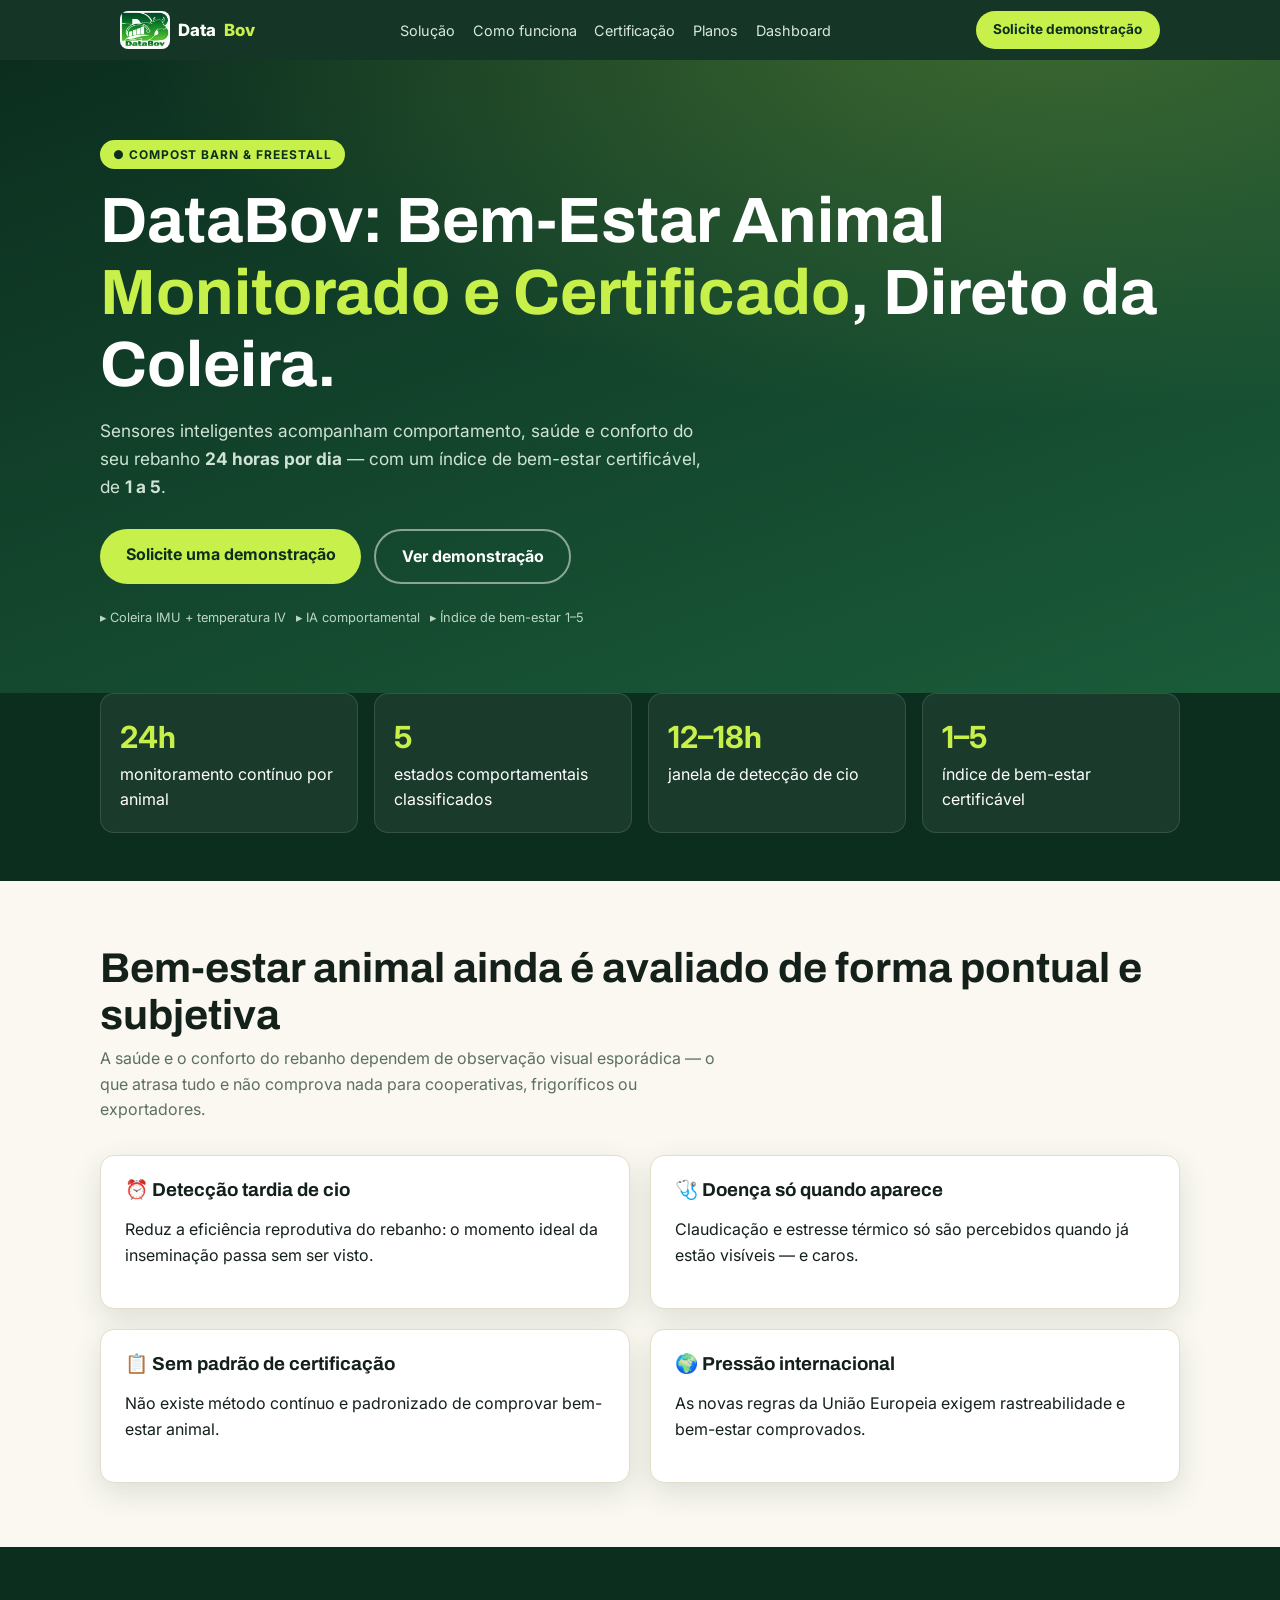
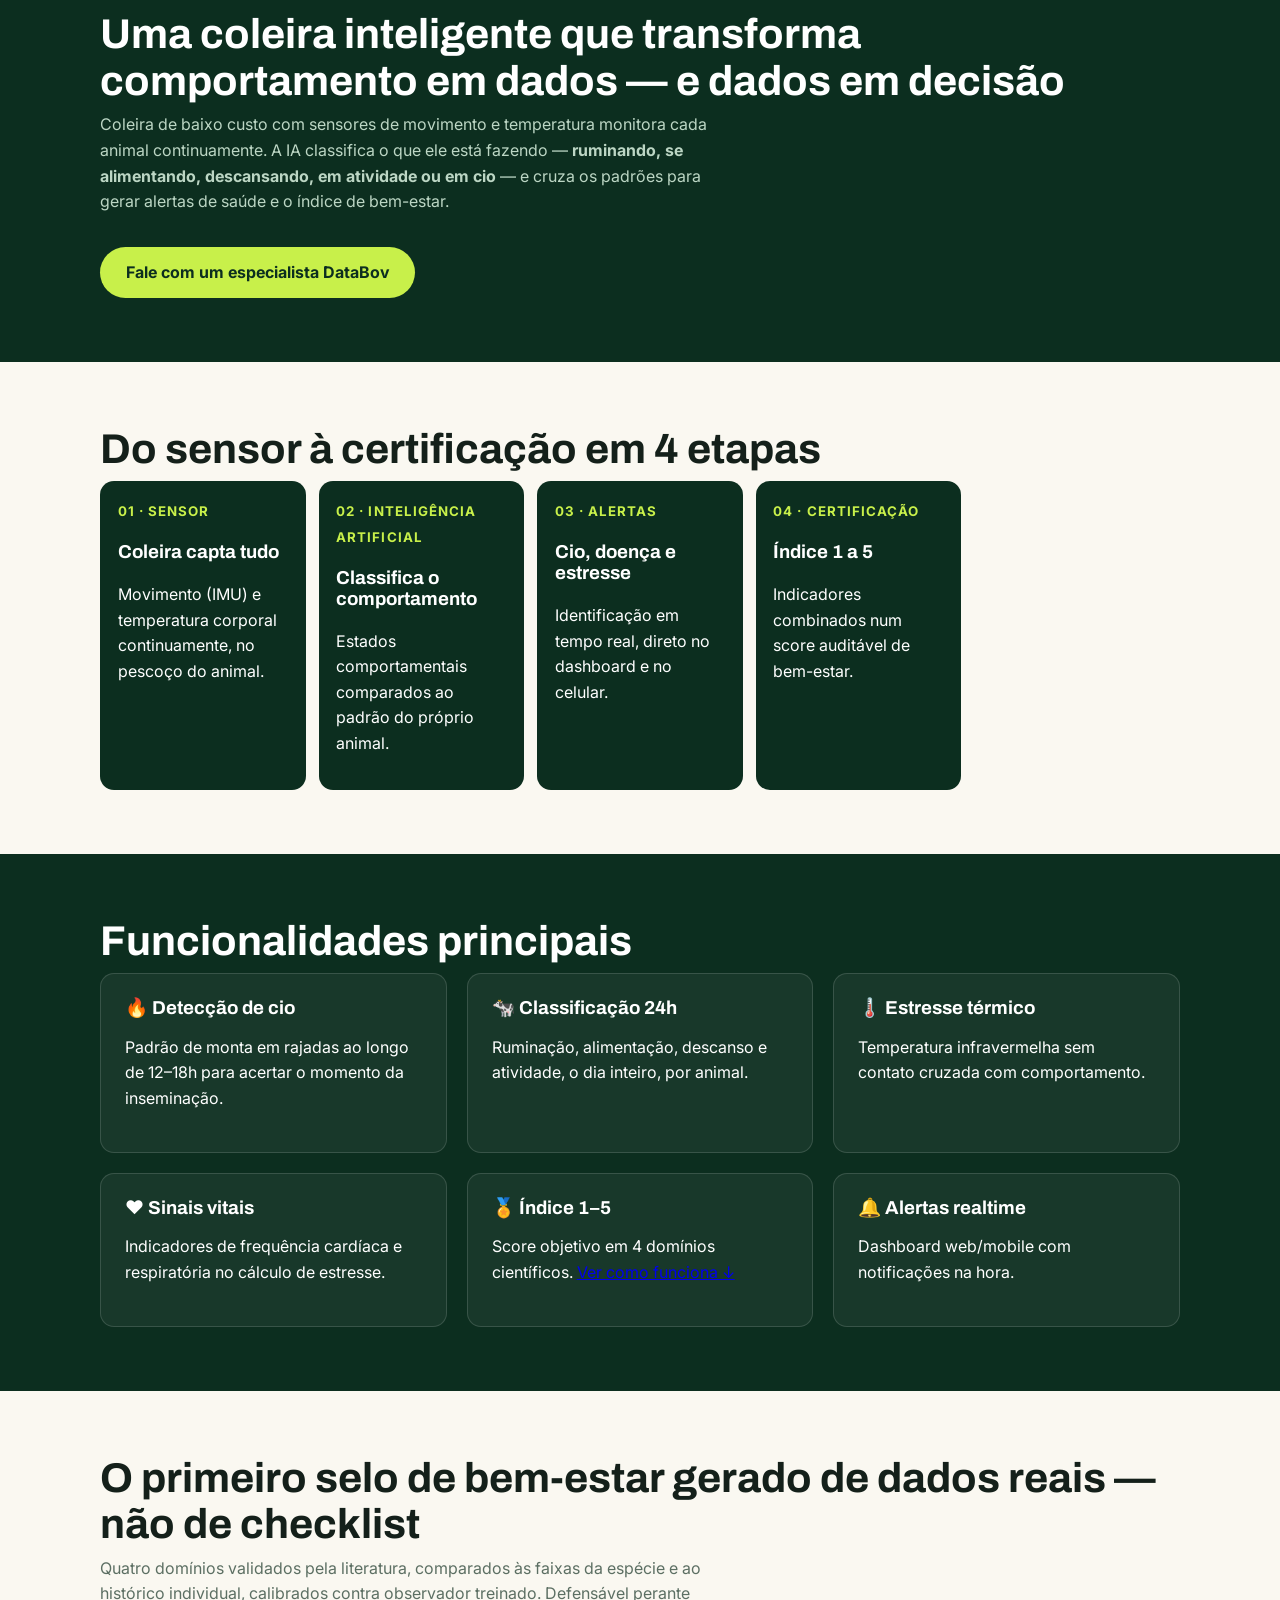
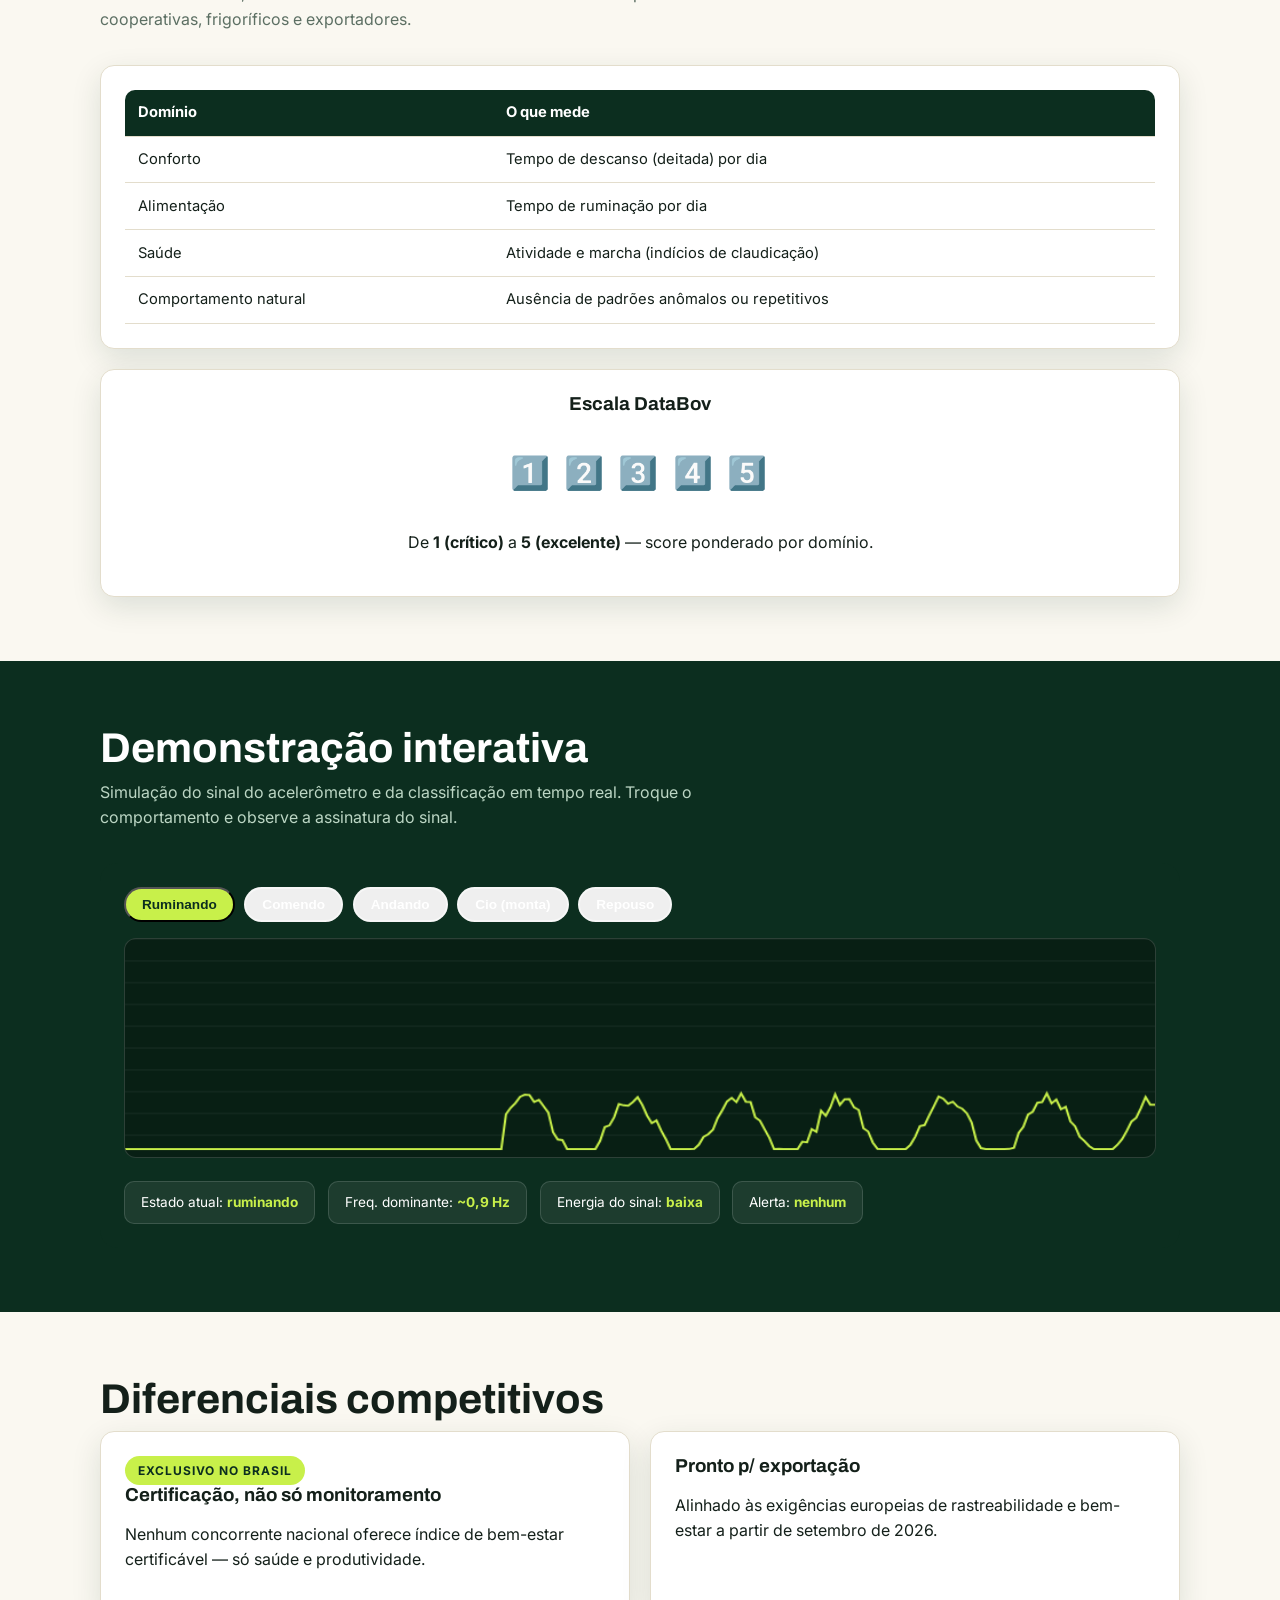
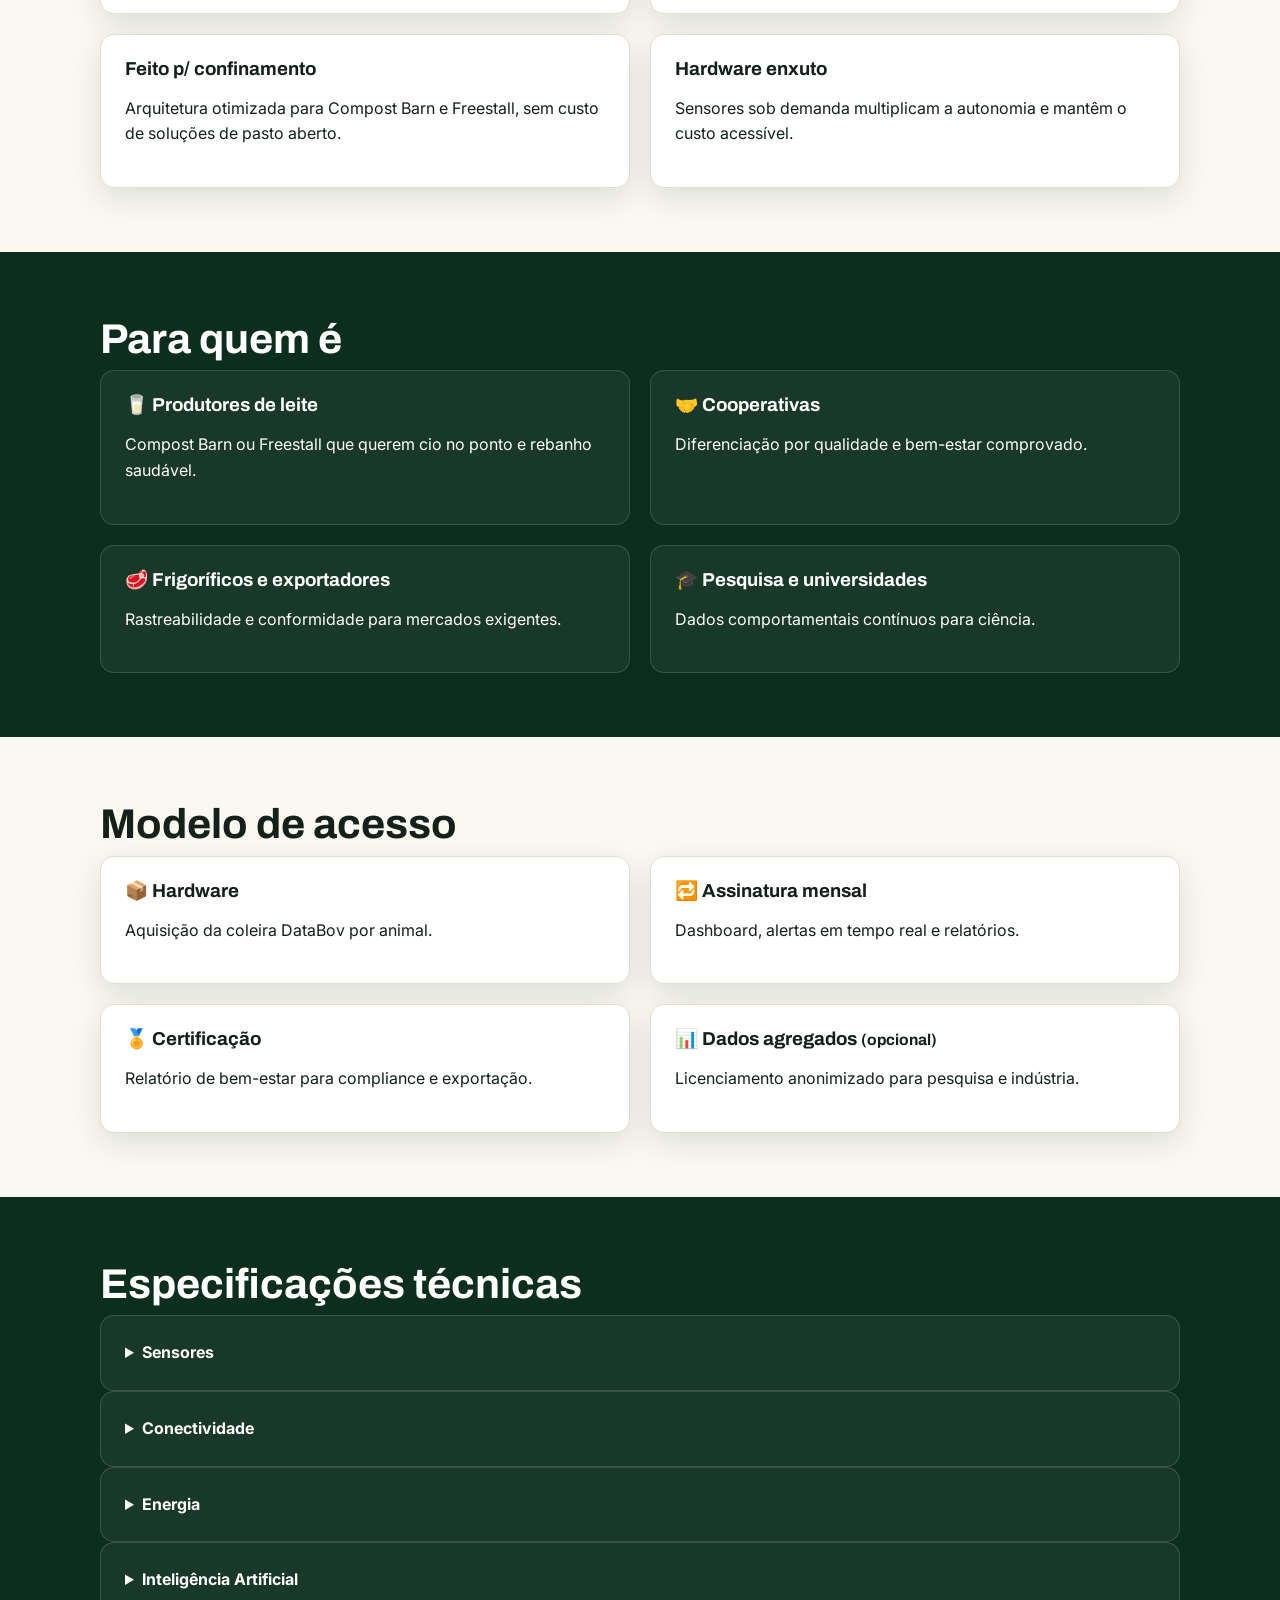
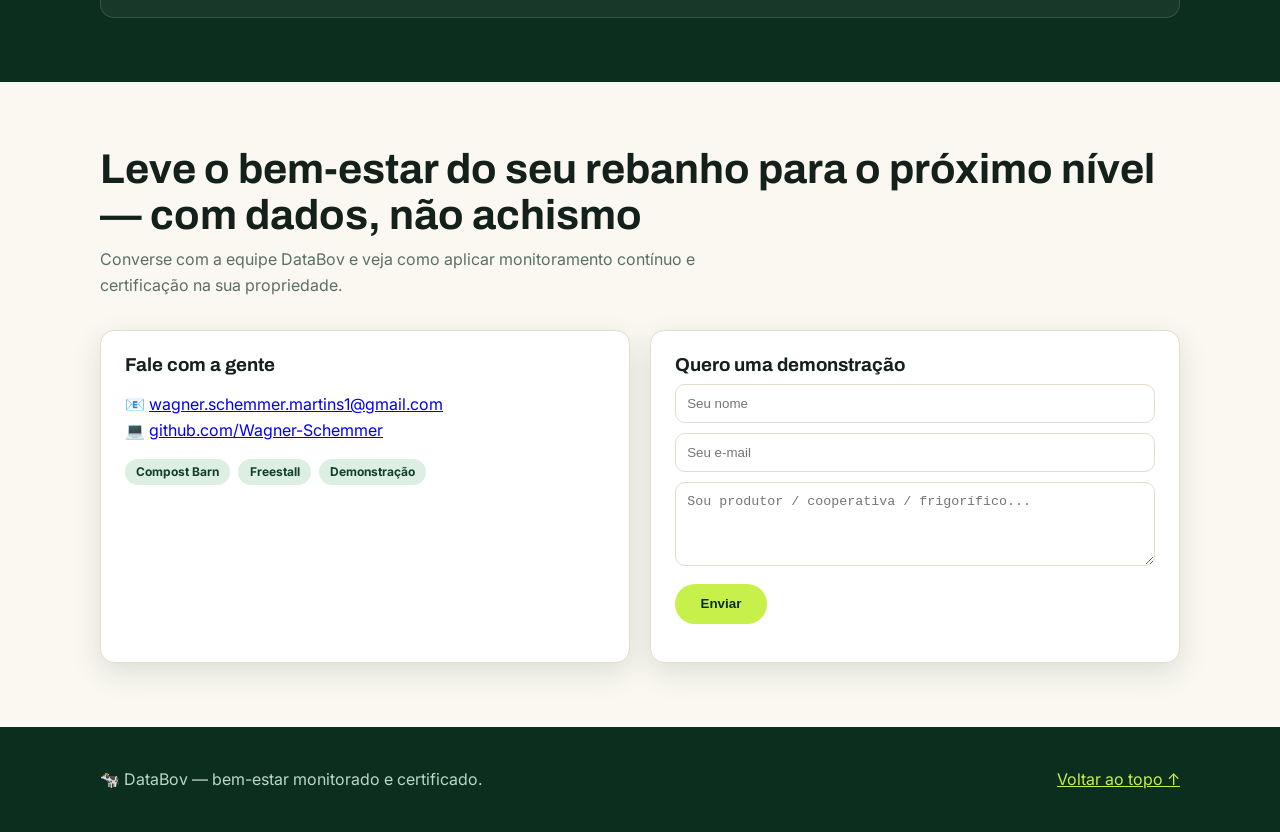
==== commit 947e2a60: "feat: logo DataBov no nav + favicon + og:image" ====
--- a/index.html
+++ b/index.html
@@ -5,6 +5,10 @@
   <meta name="viewport" content="width=device-width, initial-scale=1.0" />
   <title>DataBov — Bem-Estar Animal Monitorado e Certificado | Compost Barn &amp; Freestall</title>
   <meta name="description" content="Coleira inteligente com IA: comportamento, saúde e conforto do rebanho 24h + índice de bem-estar certificável de 1 a 5. Para Compost Barn e Freestall." />
+  <link rel="icon" type="image/png" sizes="64x64" href="assets/favicon.png">
+  <link rel="apple-touch-icon" href="assets/favicon-180.png">
+  <meta property="og:title" content="DataBov — Bem-Estar Animal Monitorado e Certificado">
+  <meta property="og:image" content="assets/databov-logo.png">
   <link rel="preconnect" href="https://fonts.googleapis.com">
   <link rel="preconnect" href="https://fonts.gstatic.com" crossorigin>
   <link href="https://fonts.googleapis.com/css2?family=Archivo:wght@600;700;800&family=Inter:wght@400;500;700&display=swap" rel="stylesheet">
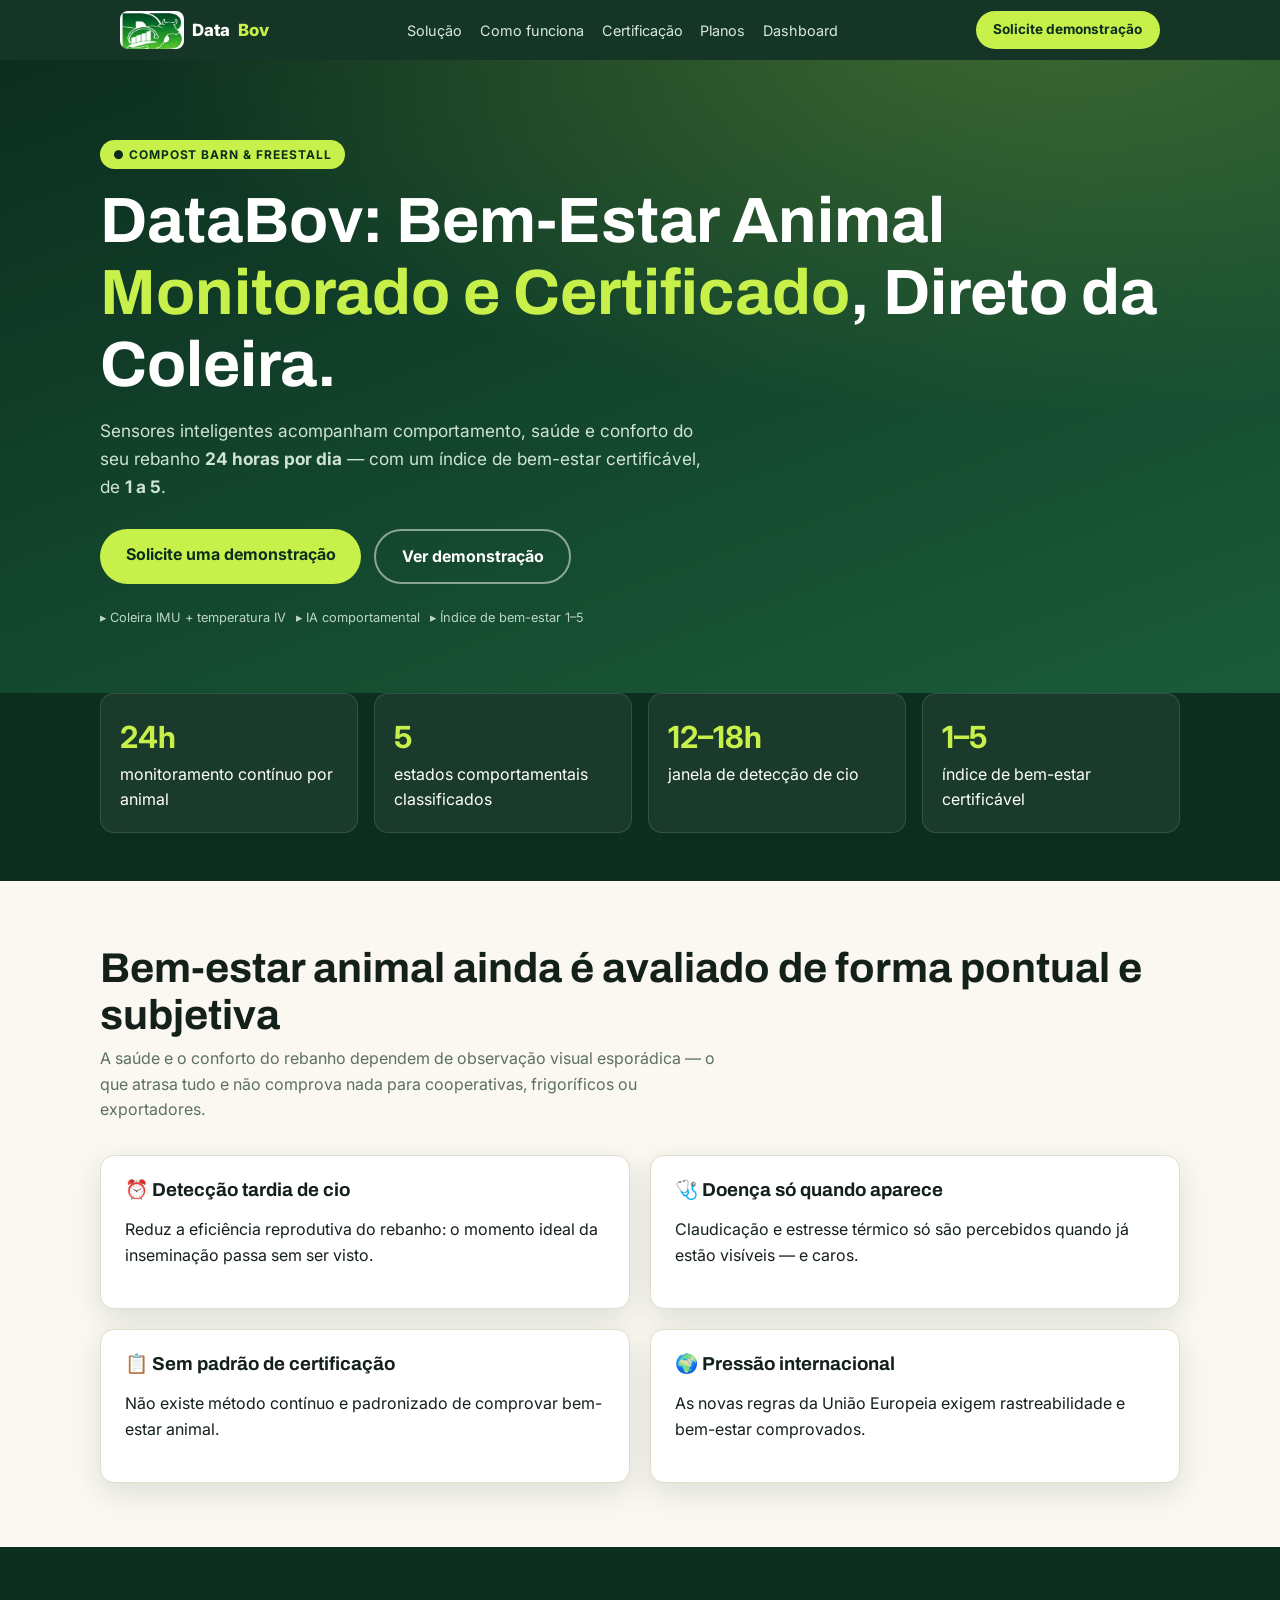
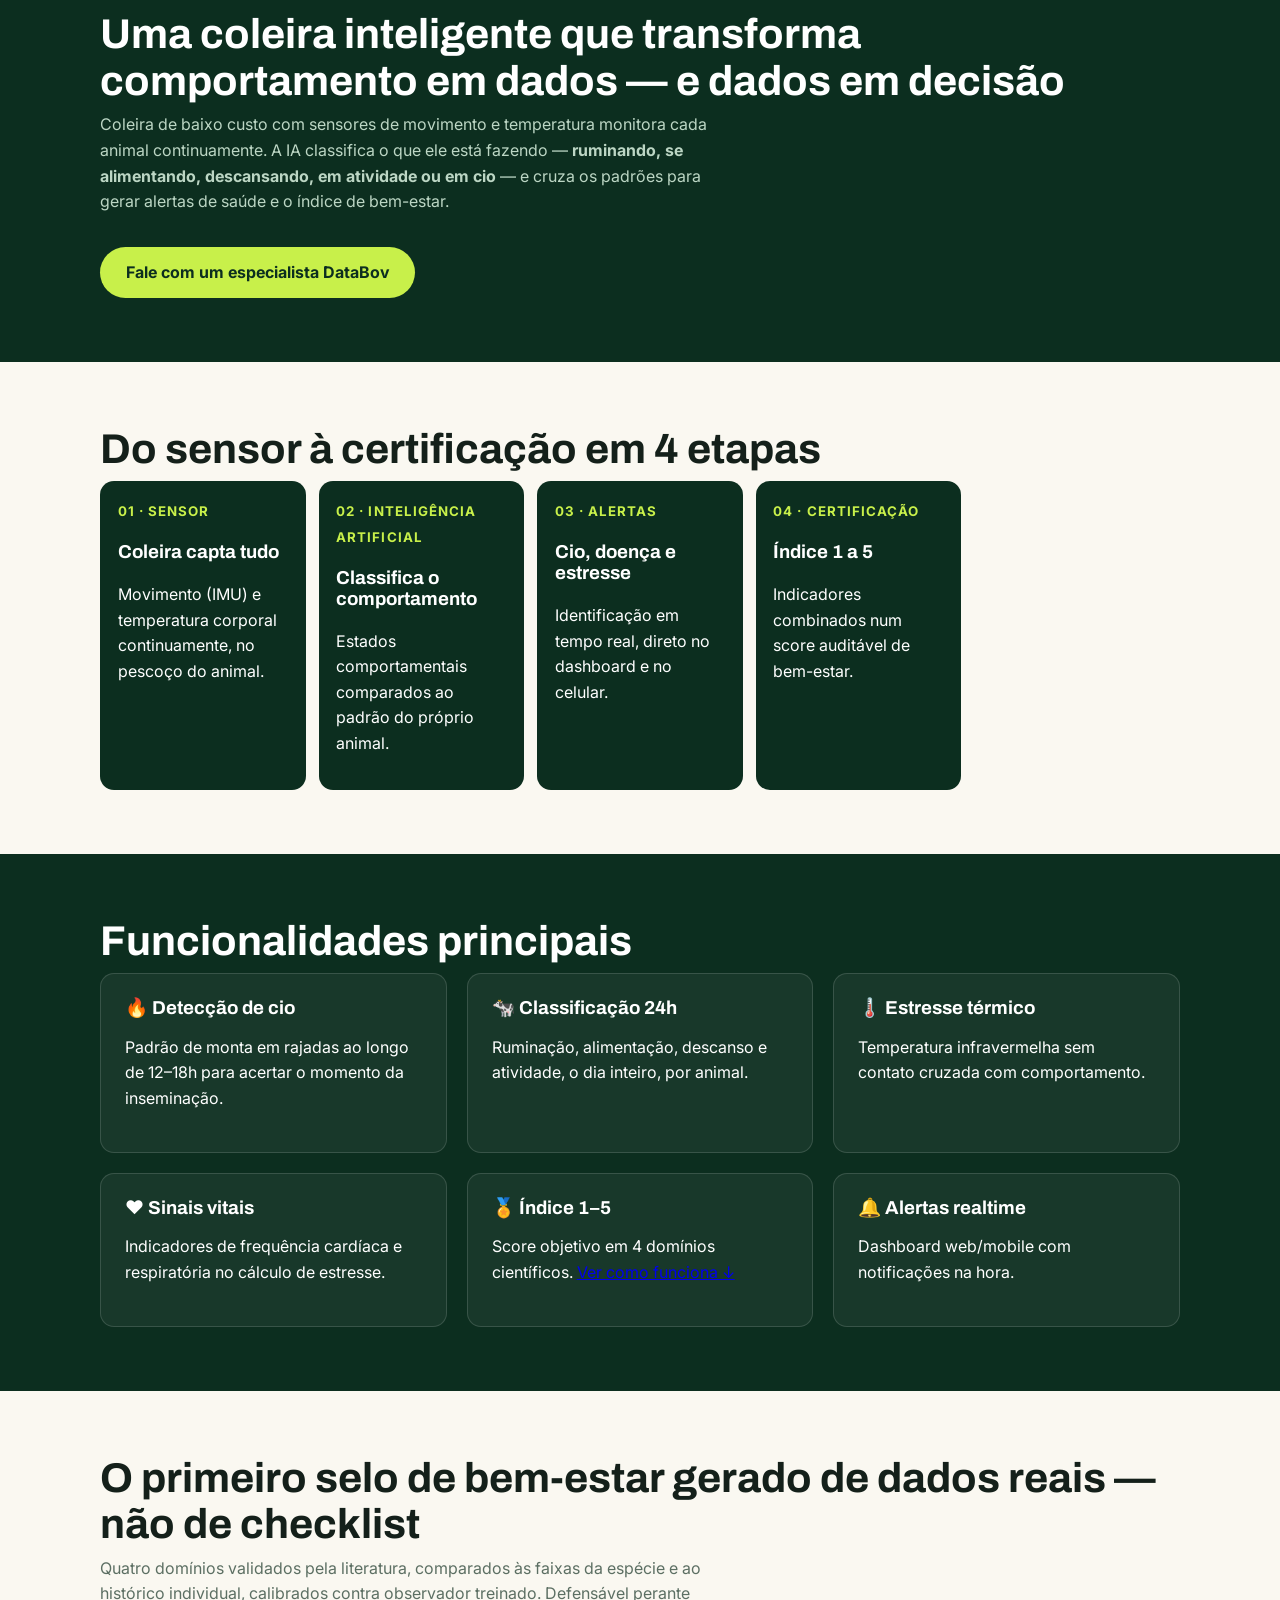
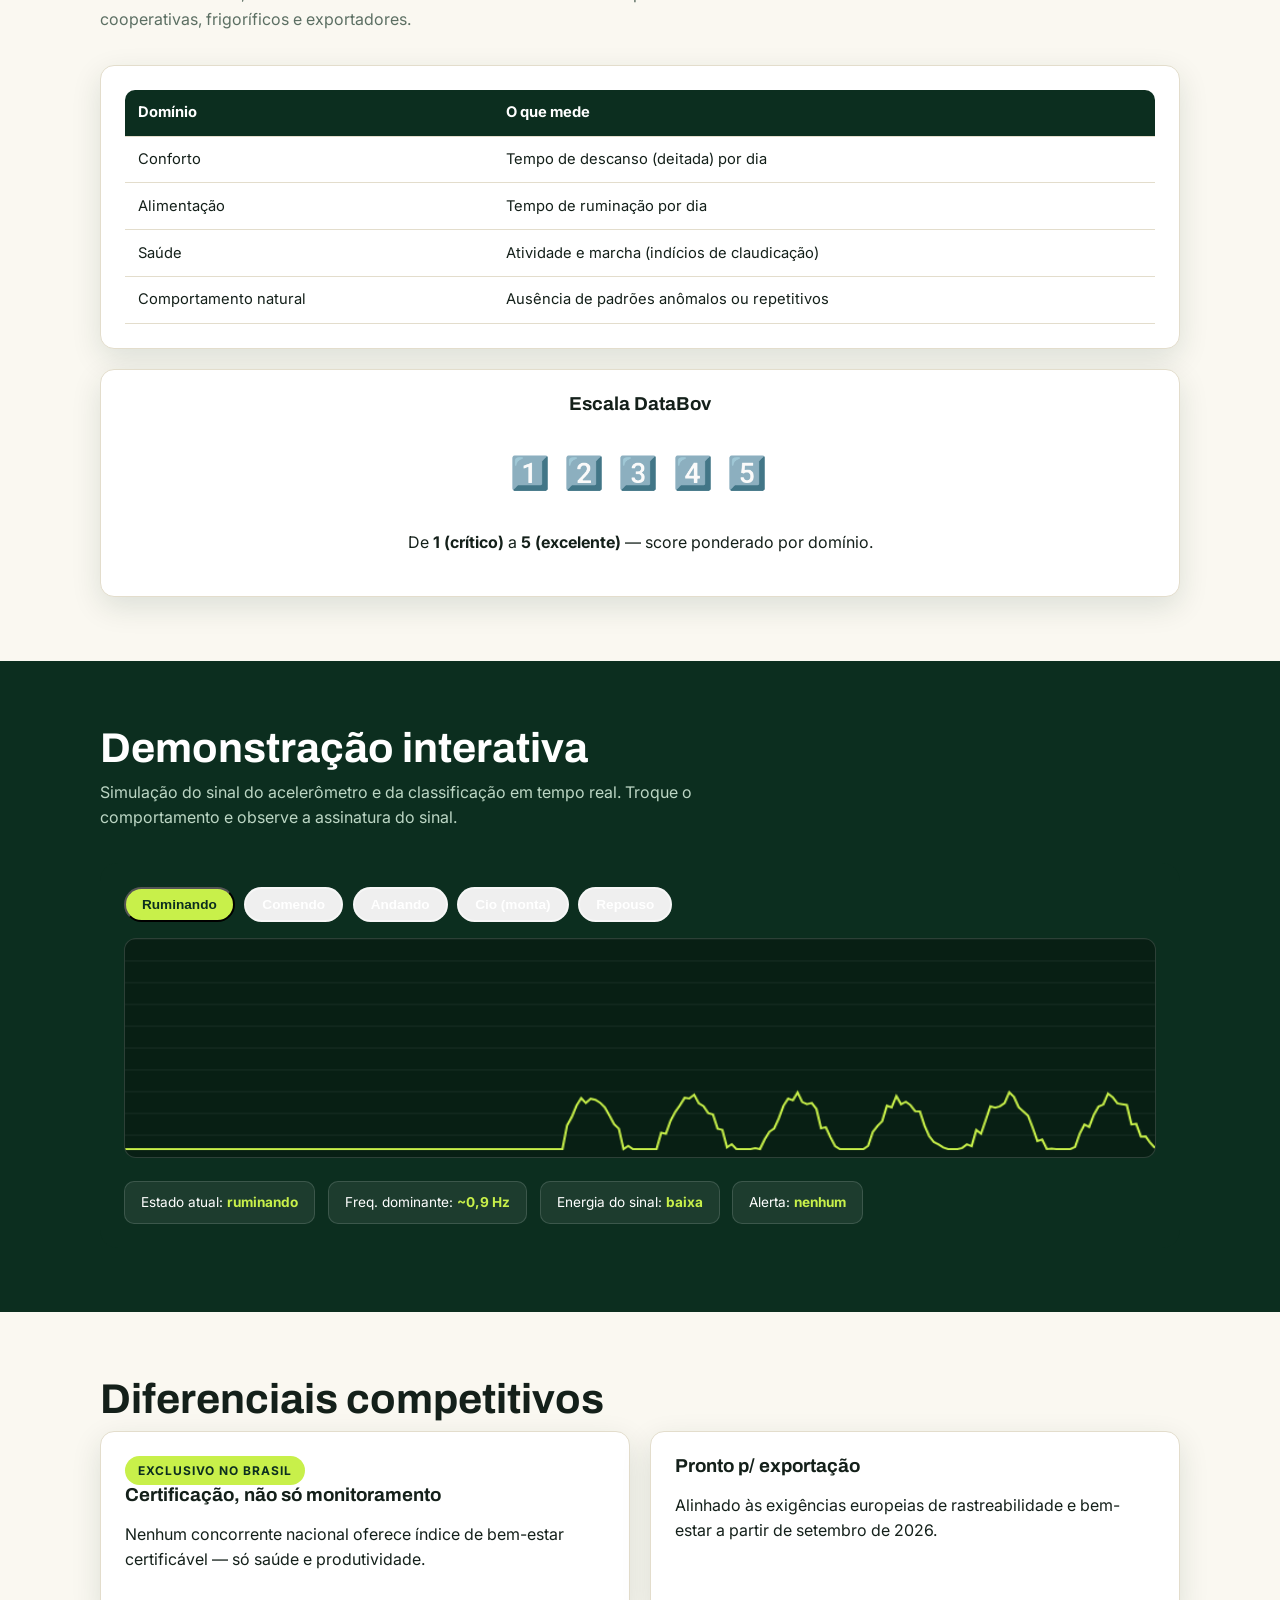
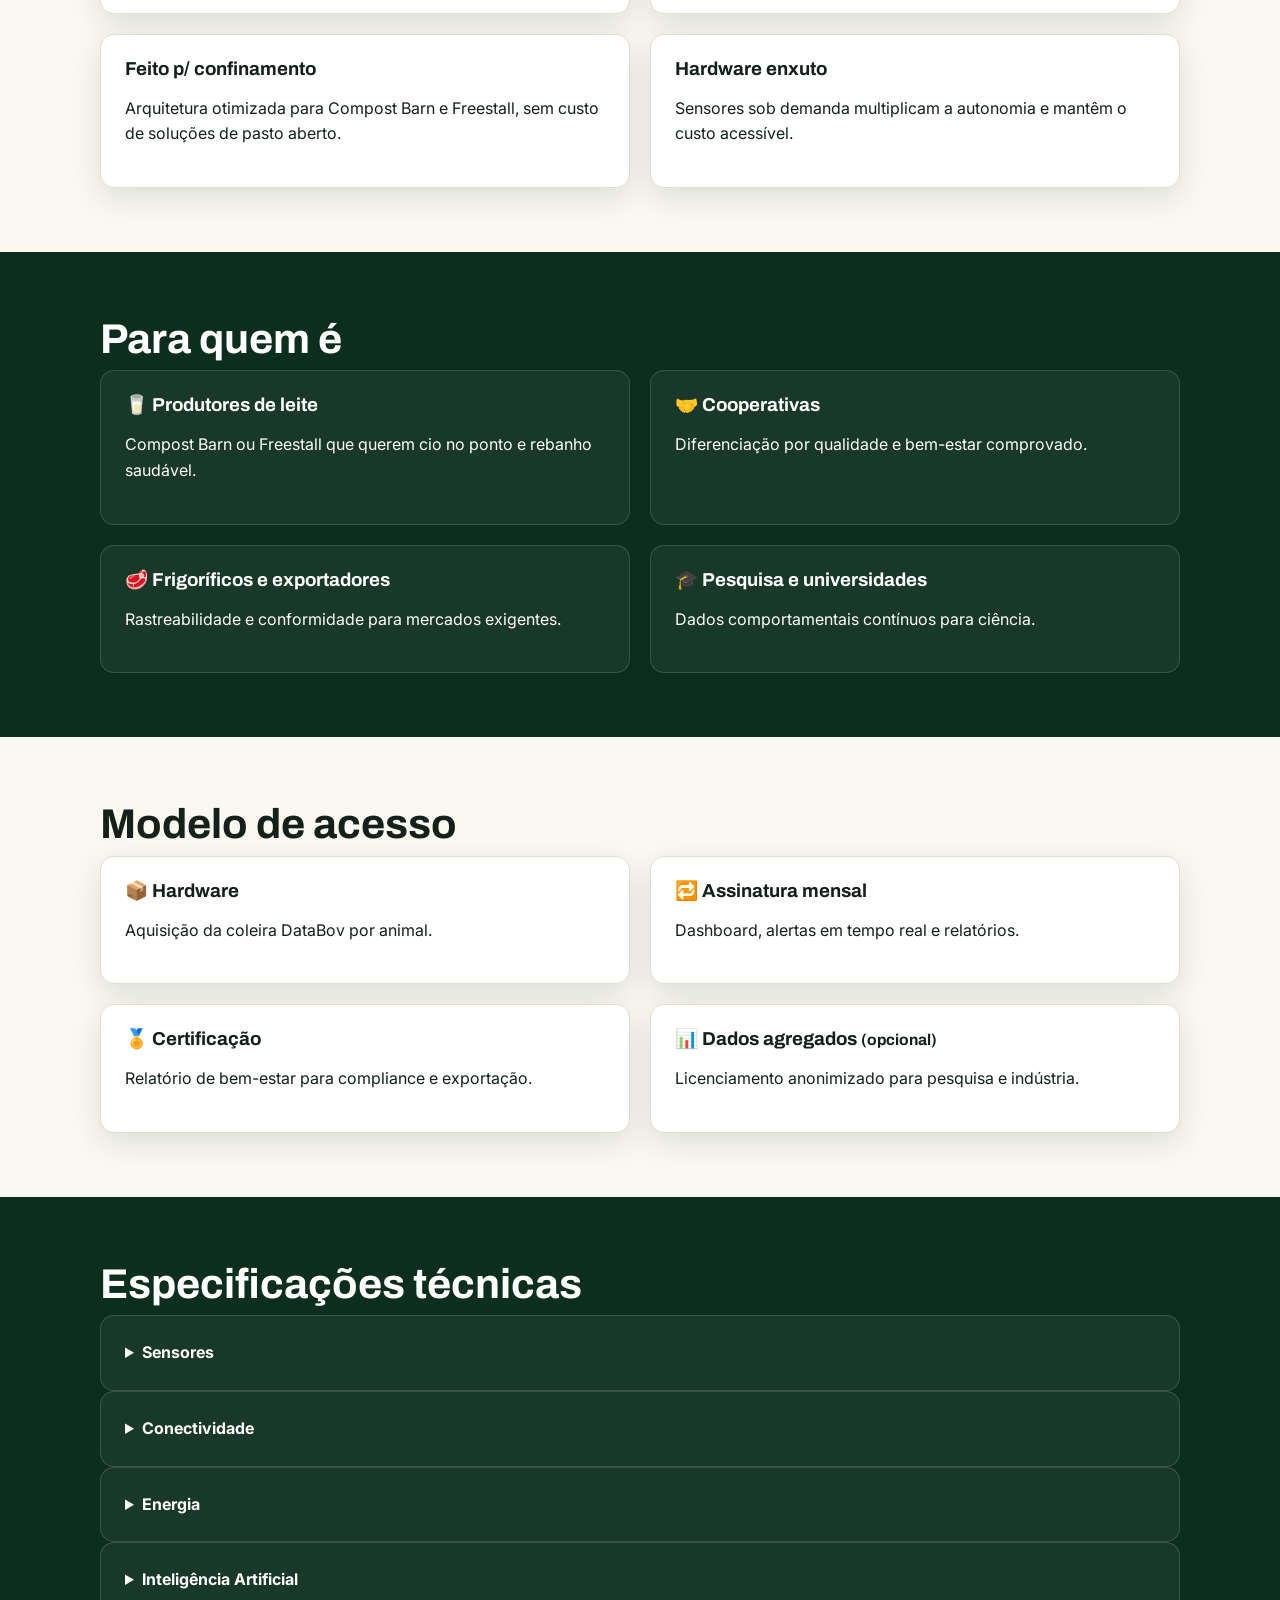
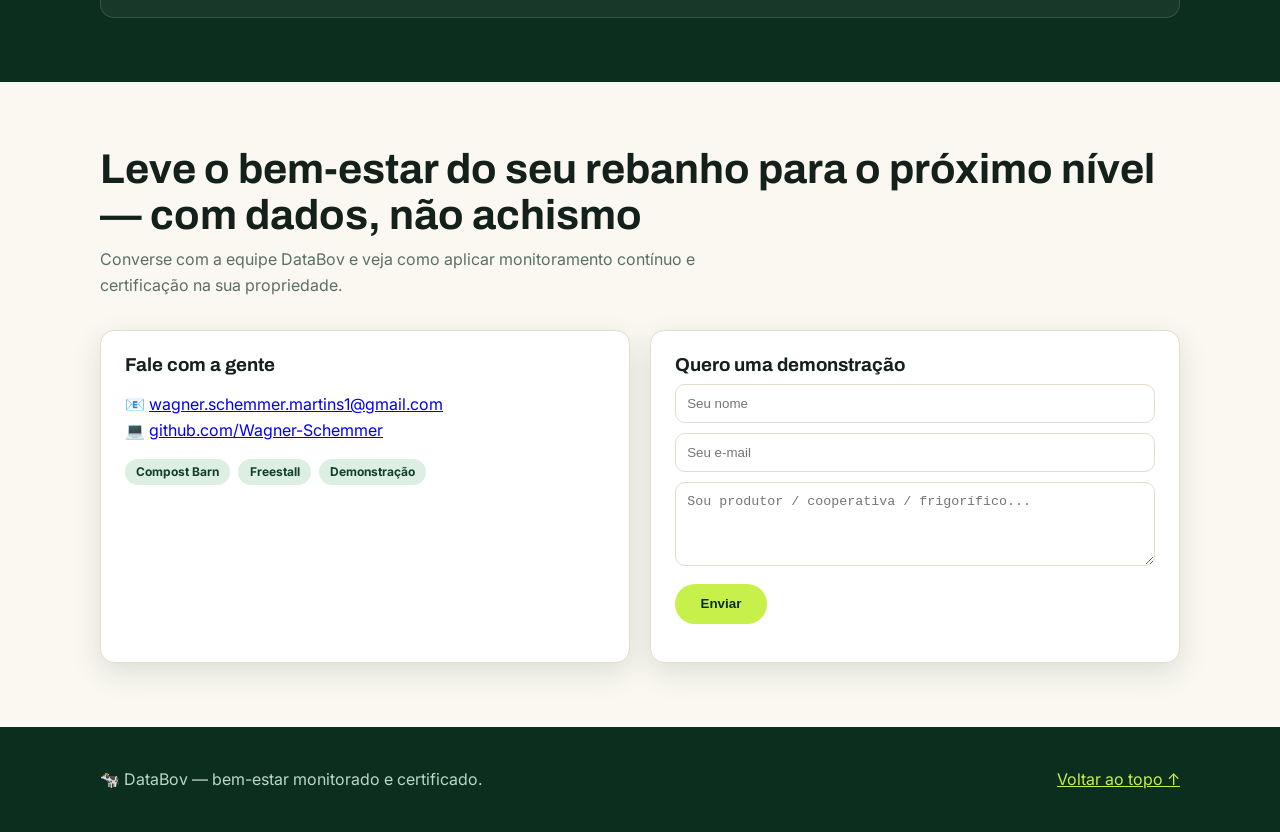
==== commit c98eb735: "auto-save 2026-10-07 16:27" ====
--- a/index.html
+++ b/index.html
@@ -19,7 +19,7 @@
 <body>
   <nav class="nav">
     <div class="nav-inner">
-      <a class="brand" href="#top"><img src="assets/databov-logo.png" alt="DataBov" class="brand-logo" onerror="this.remove()">Data<span>Bov</span></a>
+      <a class="brand" href="#top"><img src="assets/databov-mark.png" alt="DataBov" class="brand-logo" onerror="this.remove()">Data<span>Bov</span></a>
       <div class="nav-links">
         <a href="#solucao">Solução</a>
         <a href="#como-funciona">Como funciona</a>
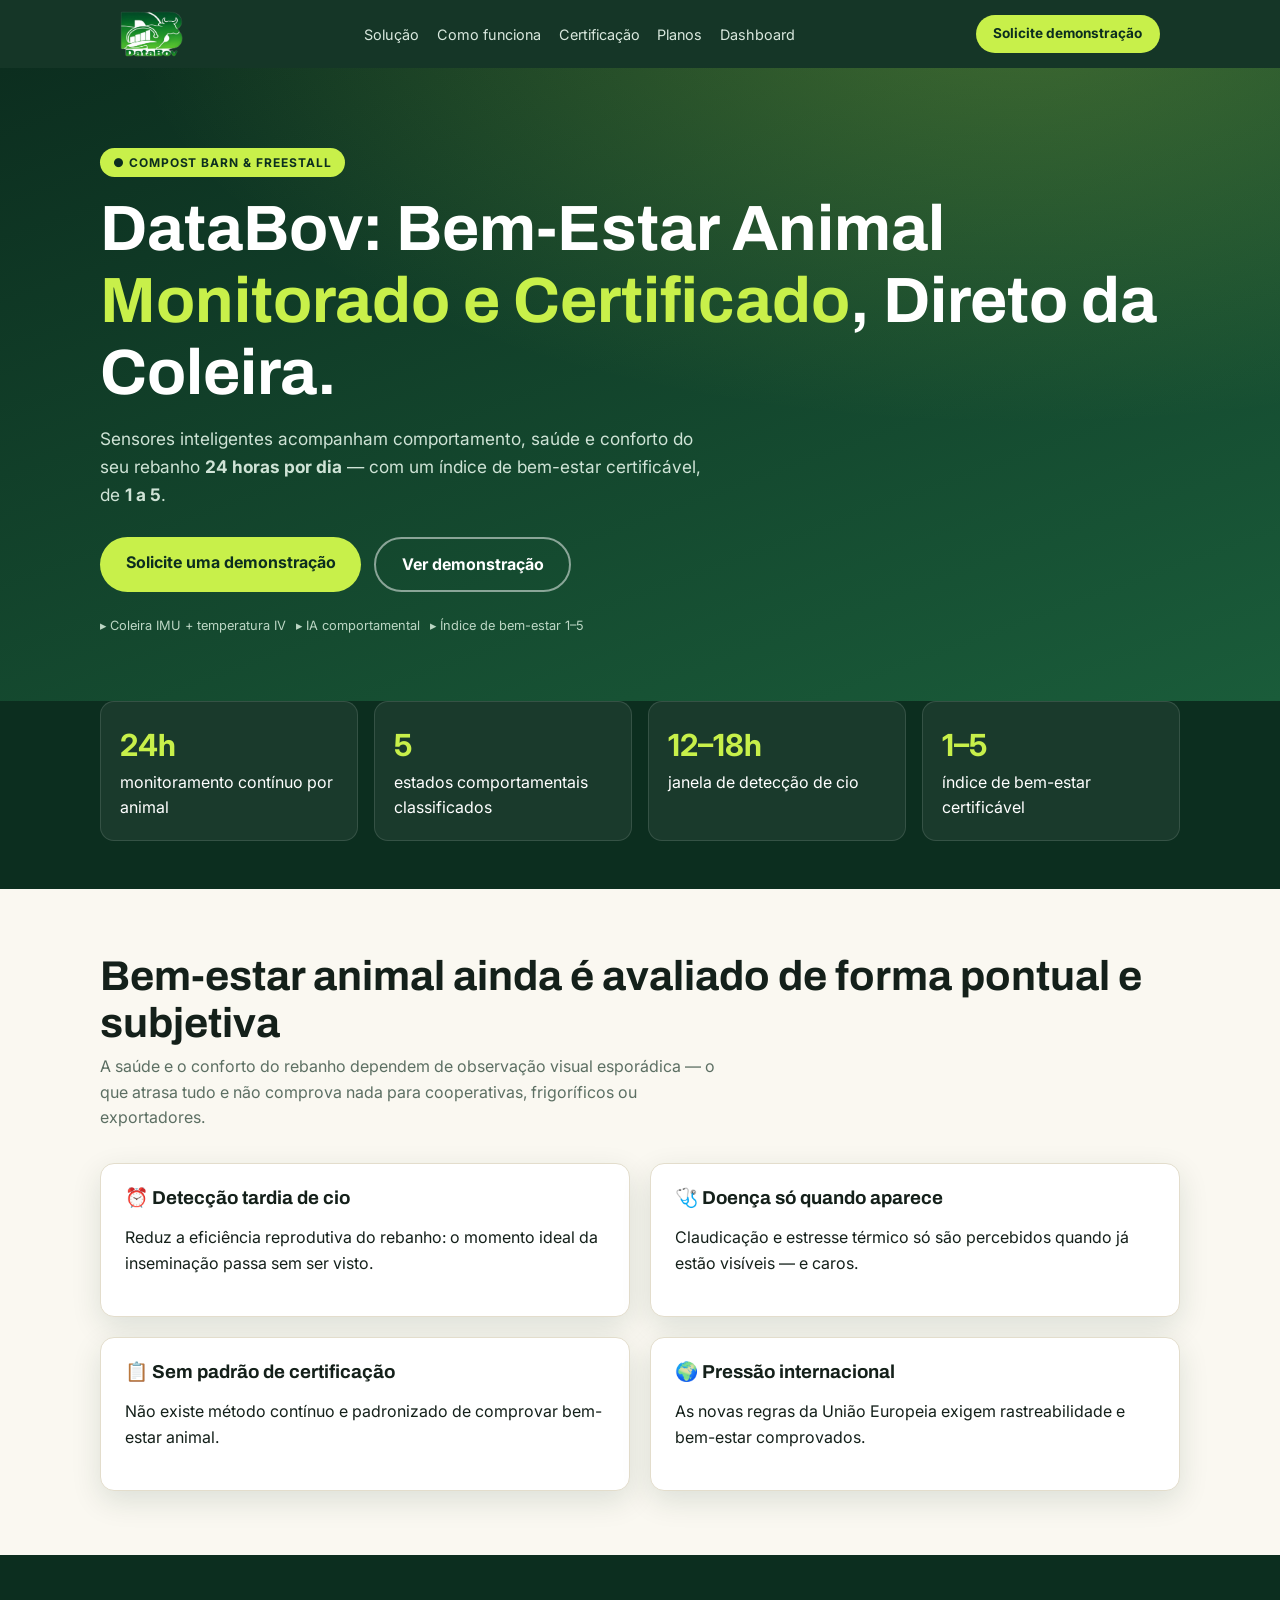
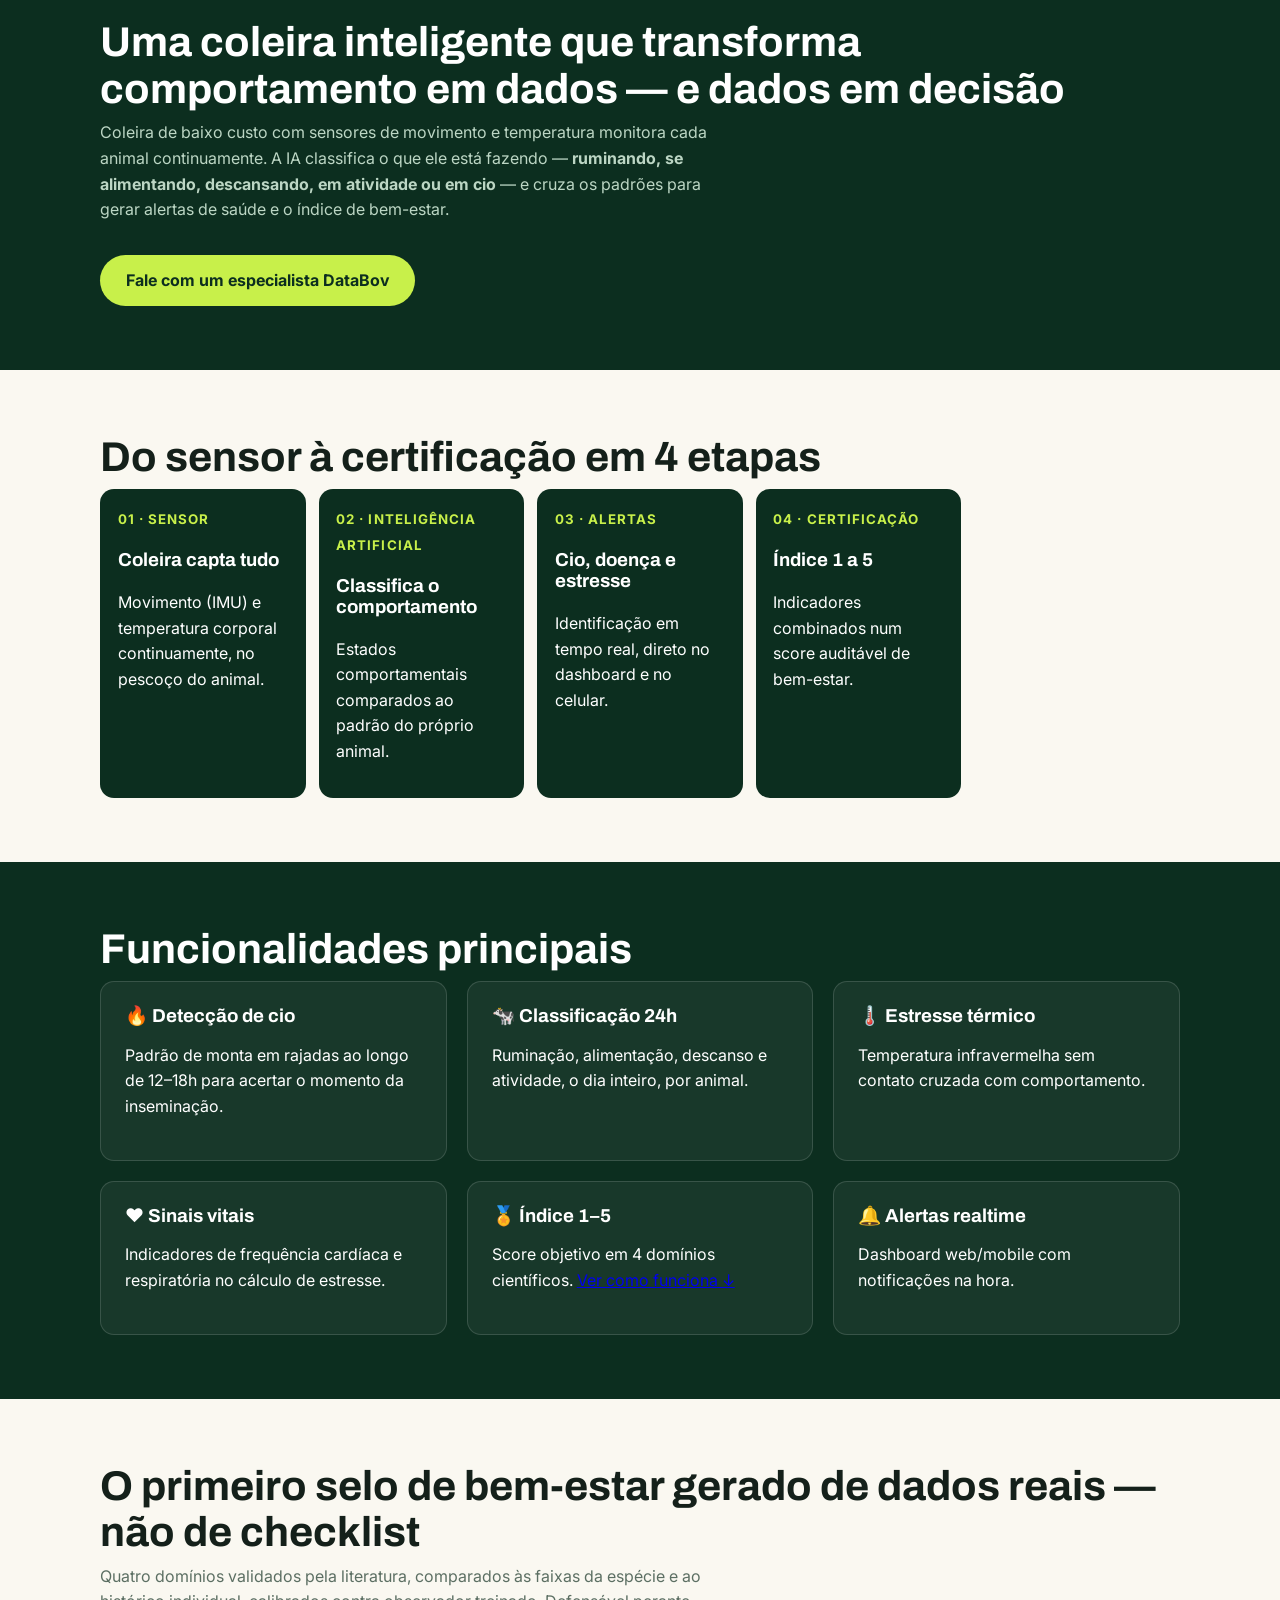
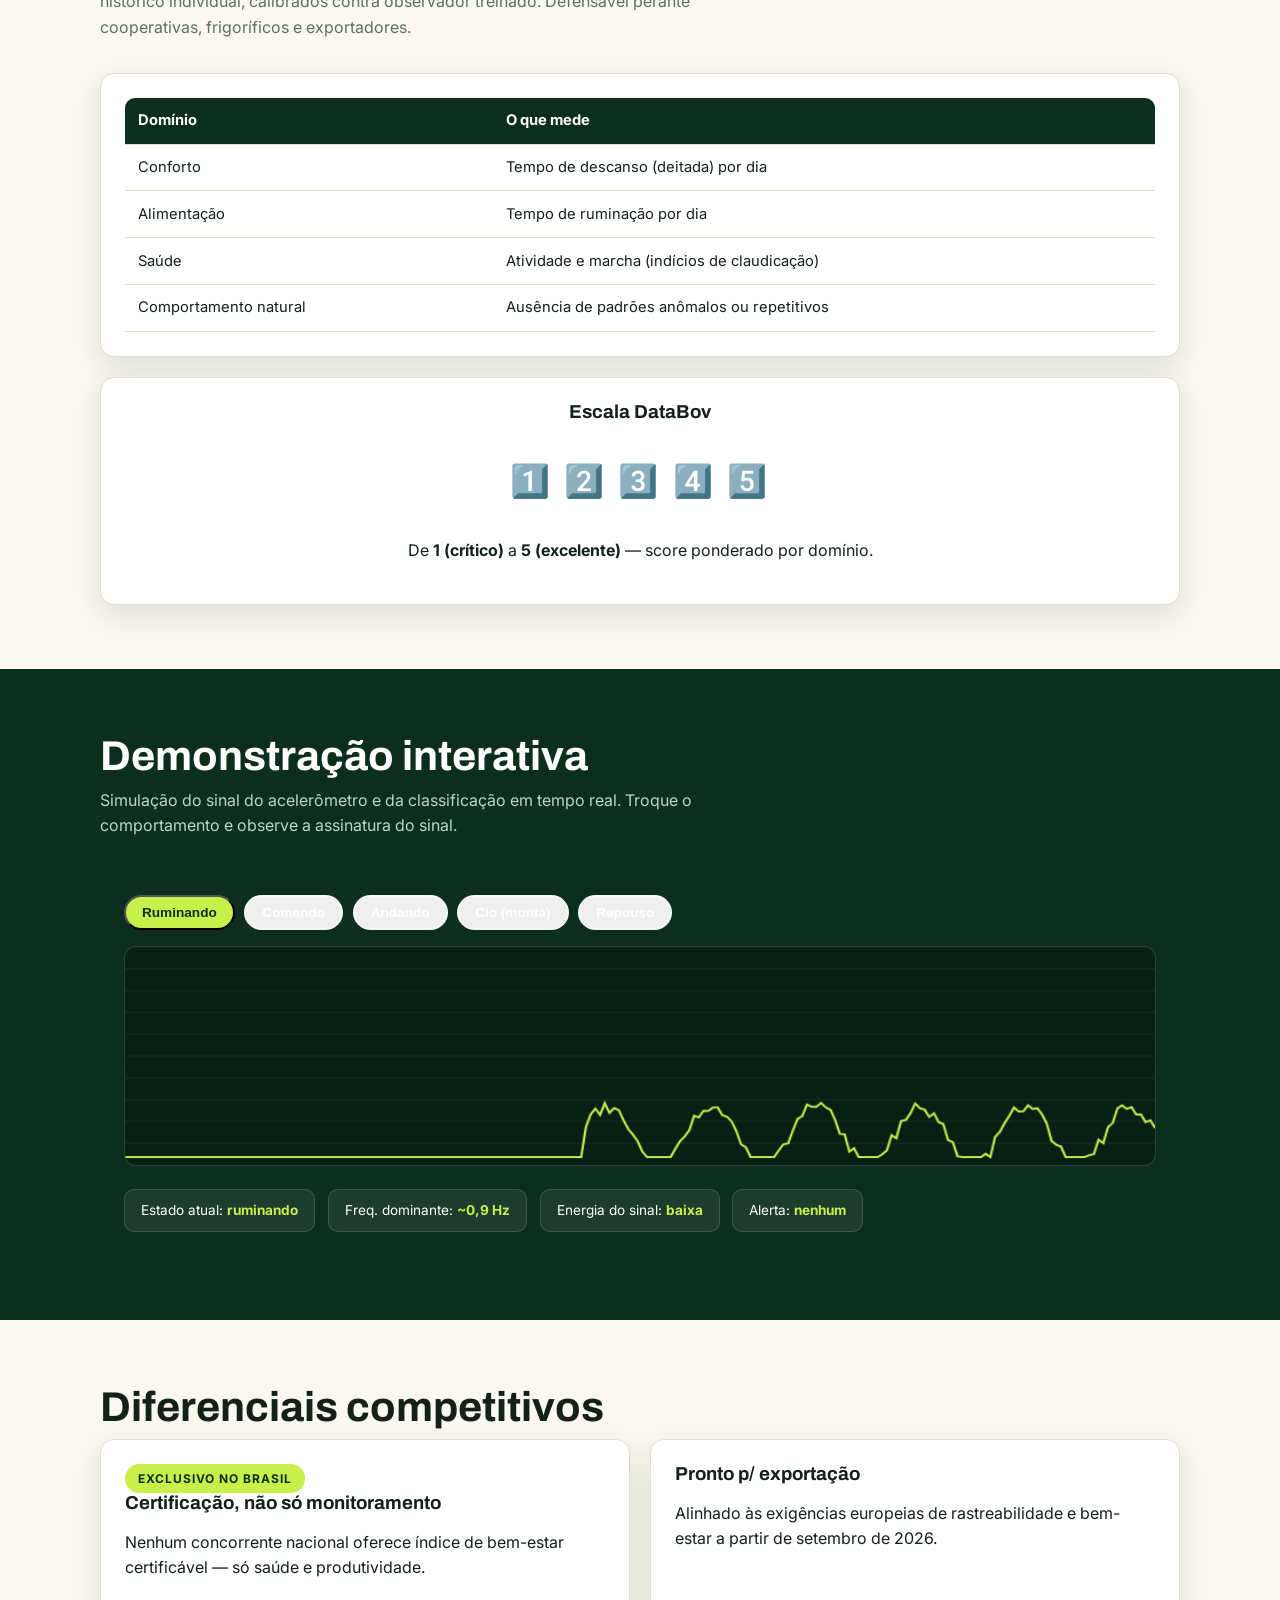
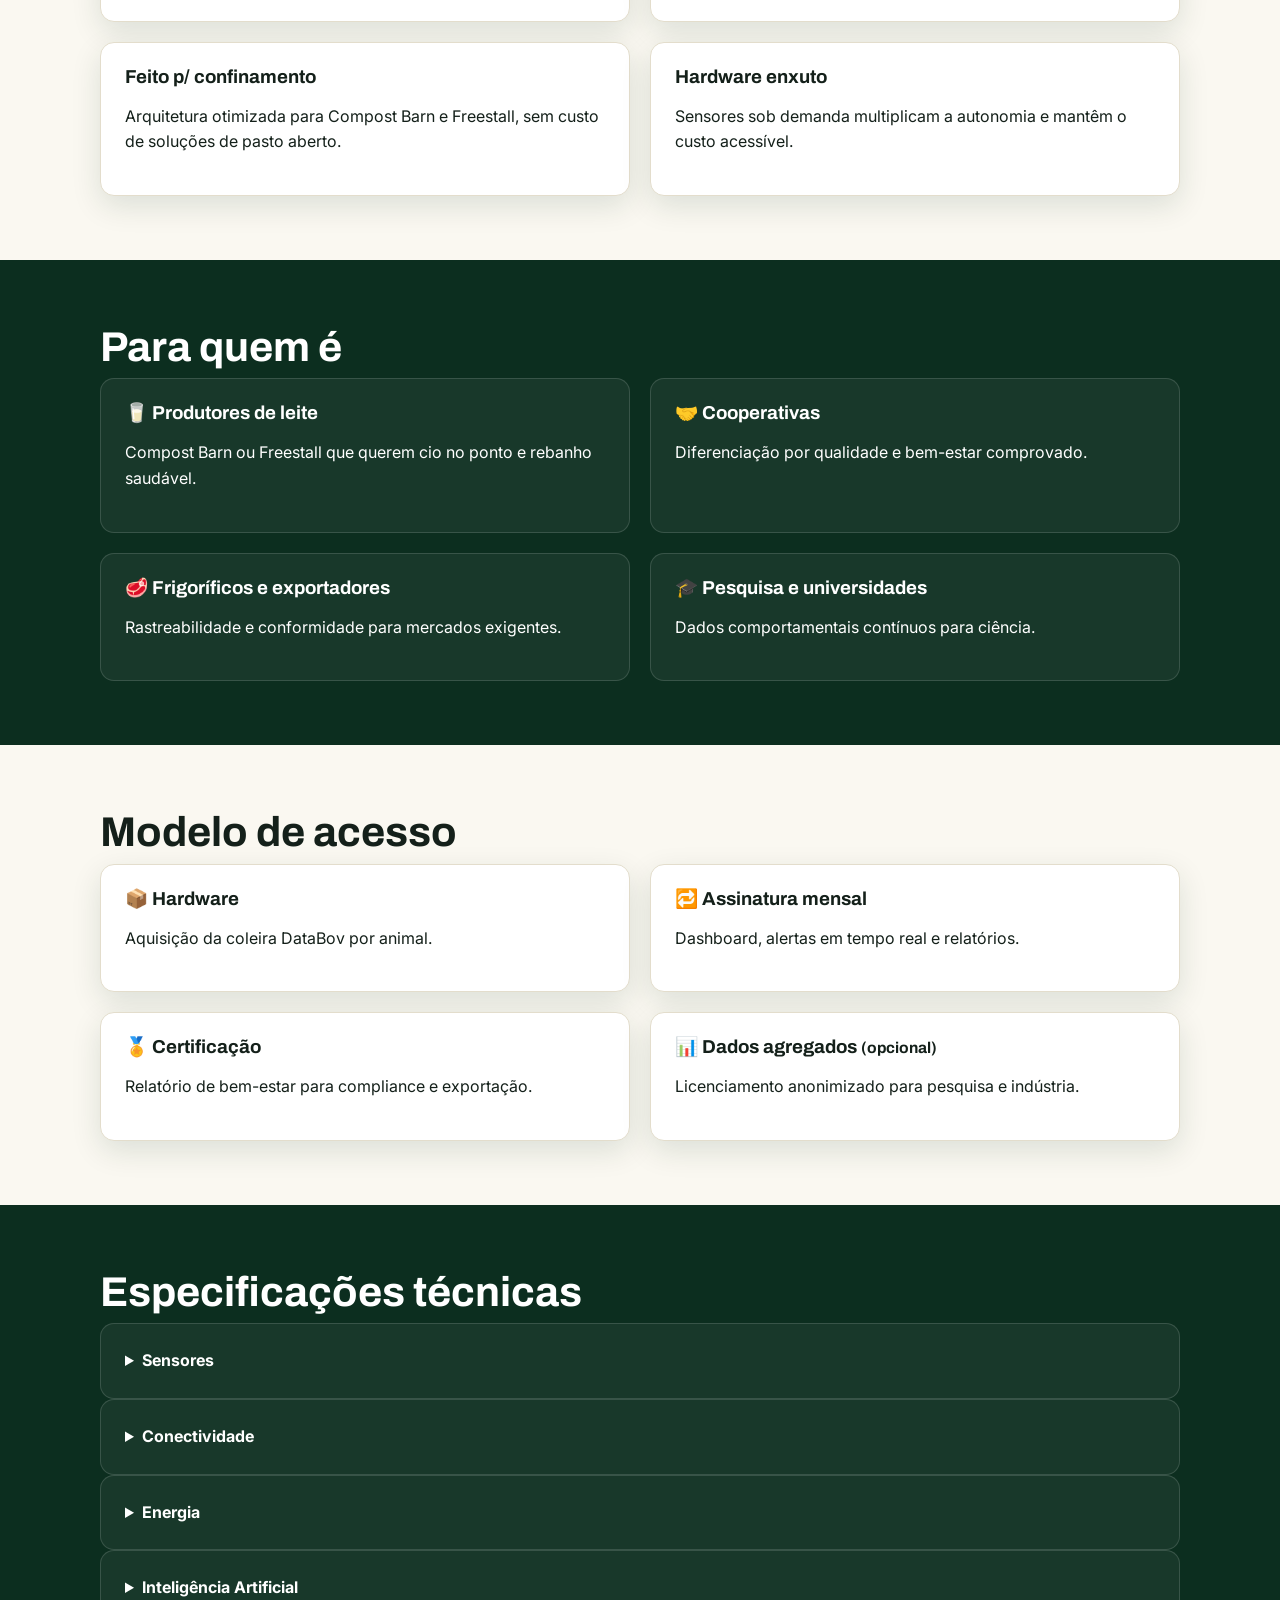
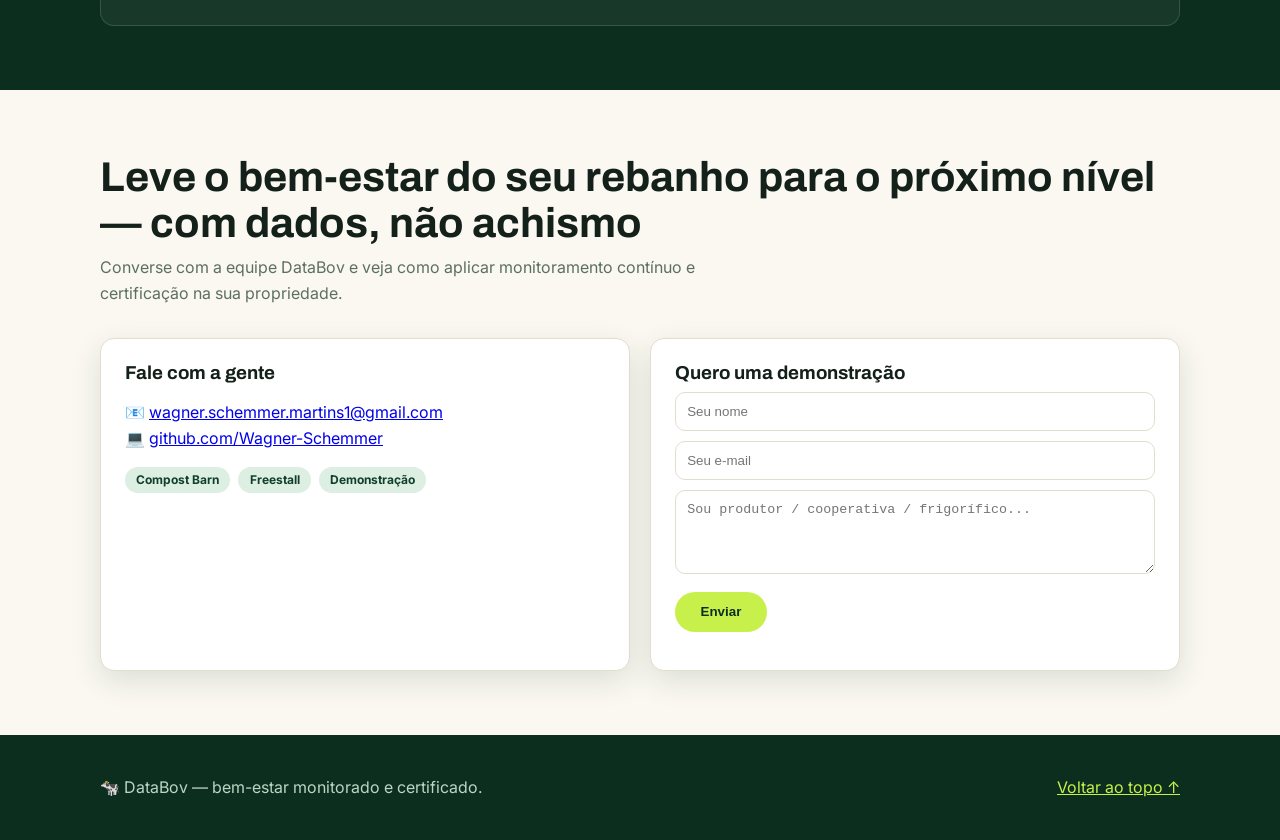
==== commit bb31983d: "auto-save 2026-10-07 18:10" ====
--- a/index.html
+++ b/index.html
@@ -19,7 +19,7 @@
 <body>
   <nav class="nav">
     <div class="nav-inner">
-      <a class="brand" href="#top"><img src="assets/databov-mark.png" alt="DataBov" class="brand-logo" onerror="this.remove()">Data<span>Bov</span></a>
+      <a class="brand" href="#top"><img src="assets/databov-logo.png" alt="DataBov" class="brand-logo-full" onerror="this.remove()"></a>
       <div class="nav-links">
         <a href="#solucao">Solução</a>
         <a href="#como-funciona">Como funciona</a>
--- a/css/components.css
+++ b/css/components.css
@@ -69,6 +69,7 @@
 /* DataBov additions */
 .brand { display: inline-flex; align-items: center; gap: .5rem; }
 .brand-logo { height: 38px; width: auto; border-radius: 8px; }
+.brand-logo-full { height: 46px; width: auto; display: block; }
 details.card summary { cursor: pointer; font-weight: 700; }
 details.card summary::-webkit-details-marker { color: var(--green-600); }
 details.card p { margin: .6rem 0 0; }
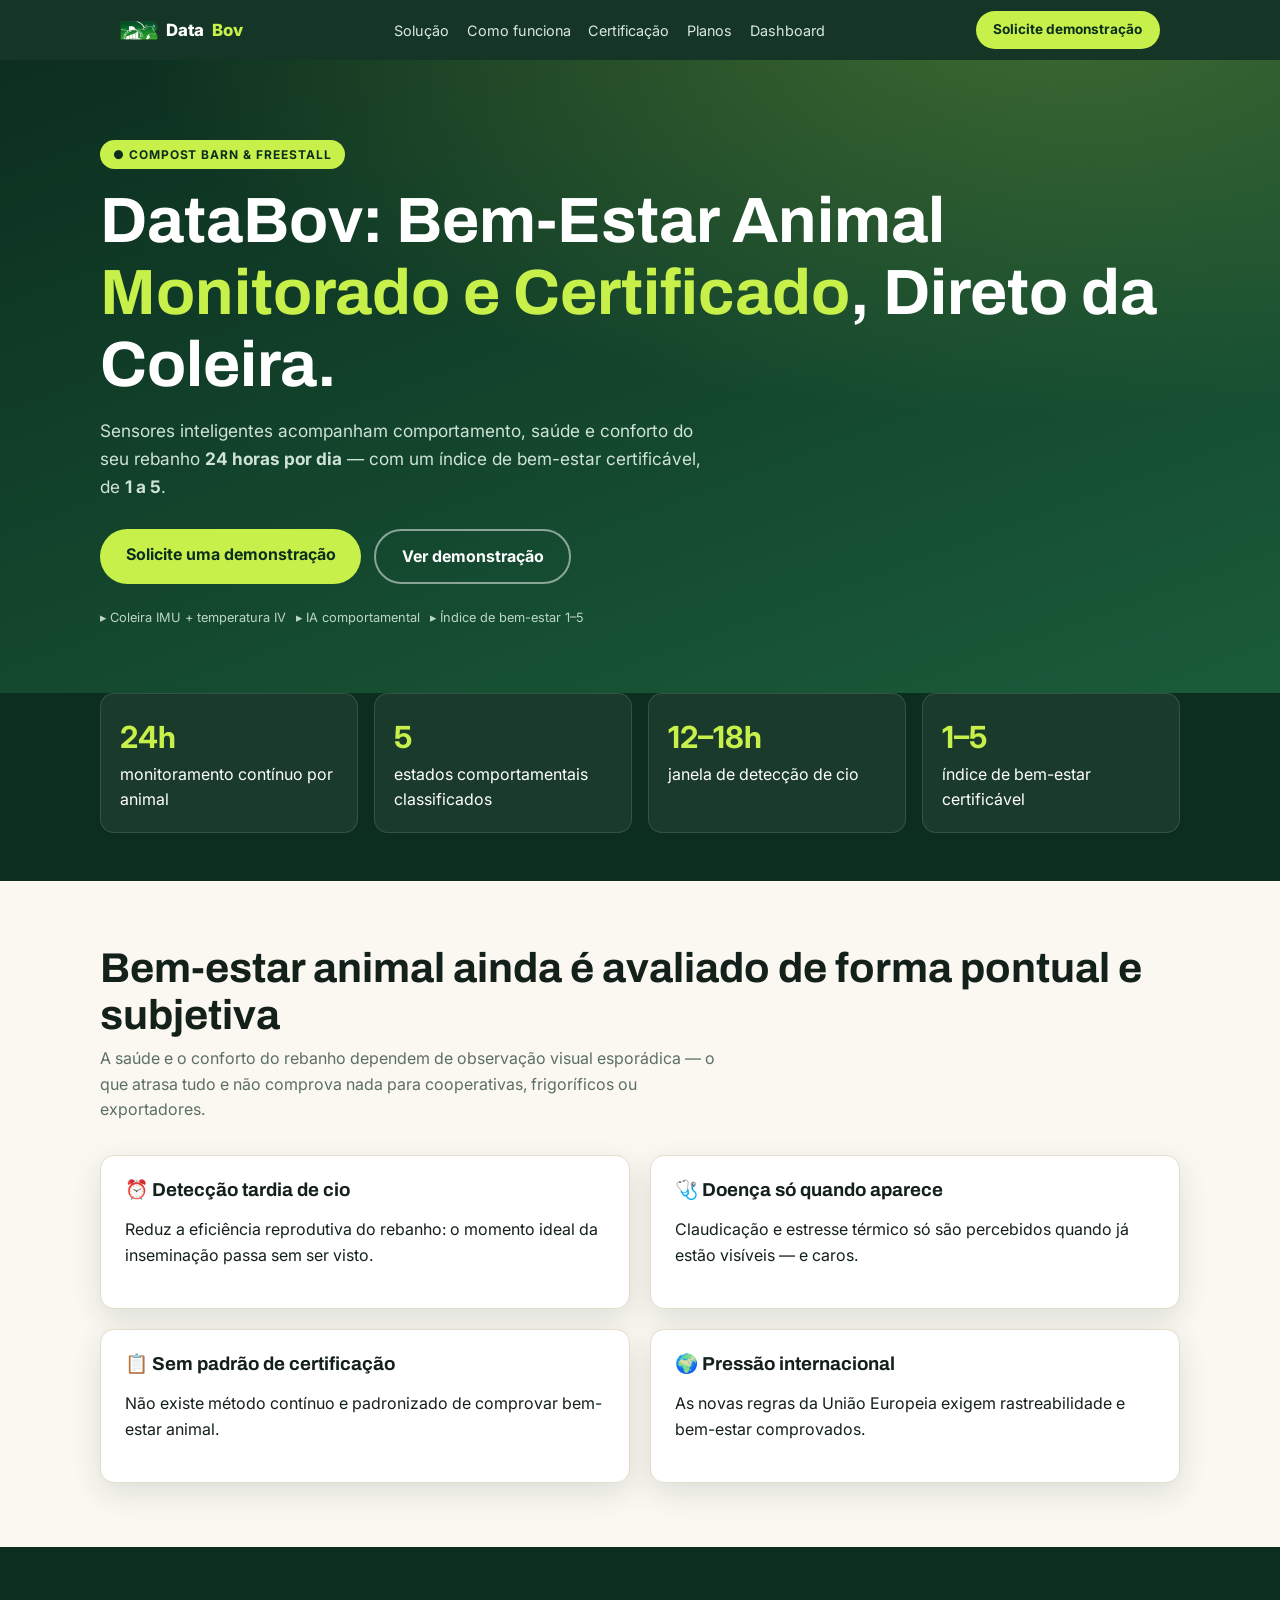
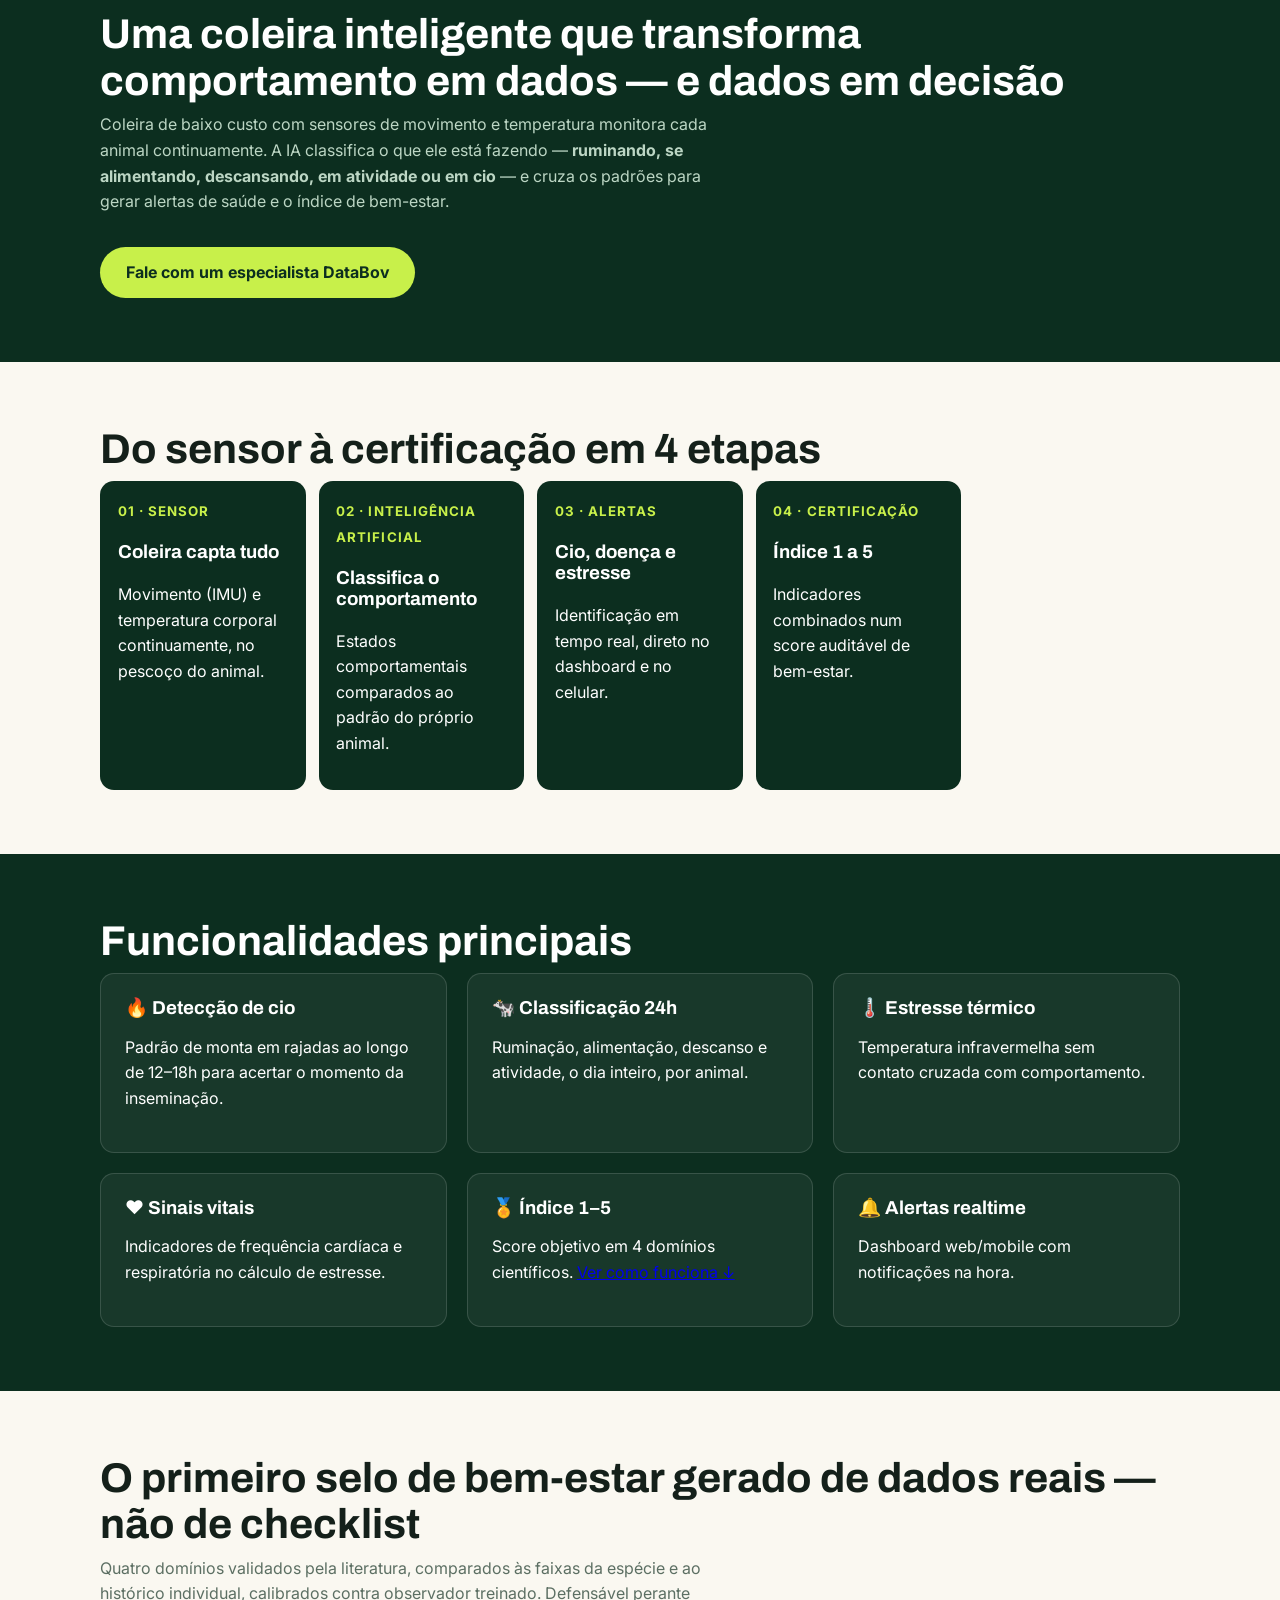
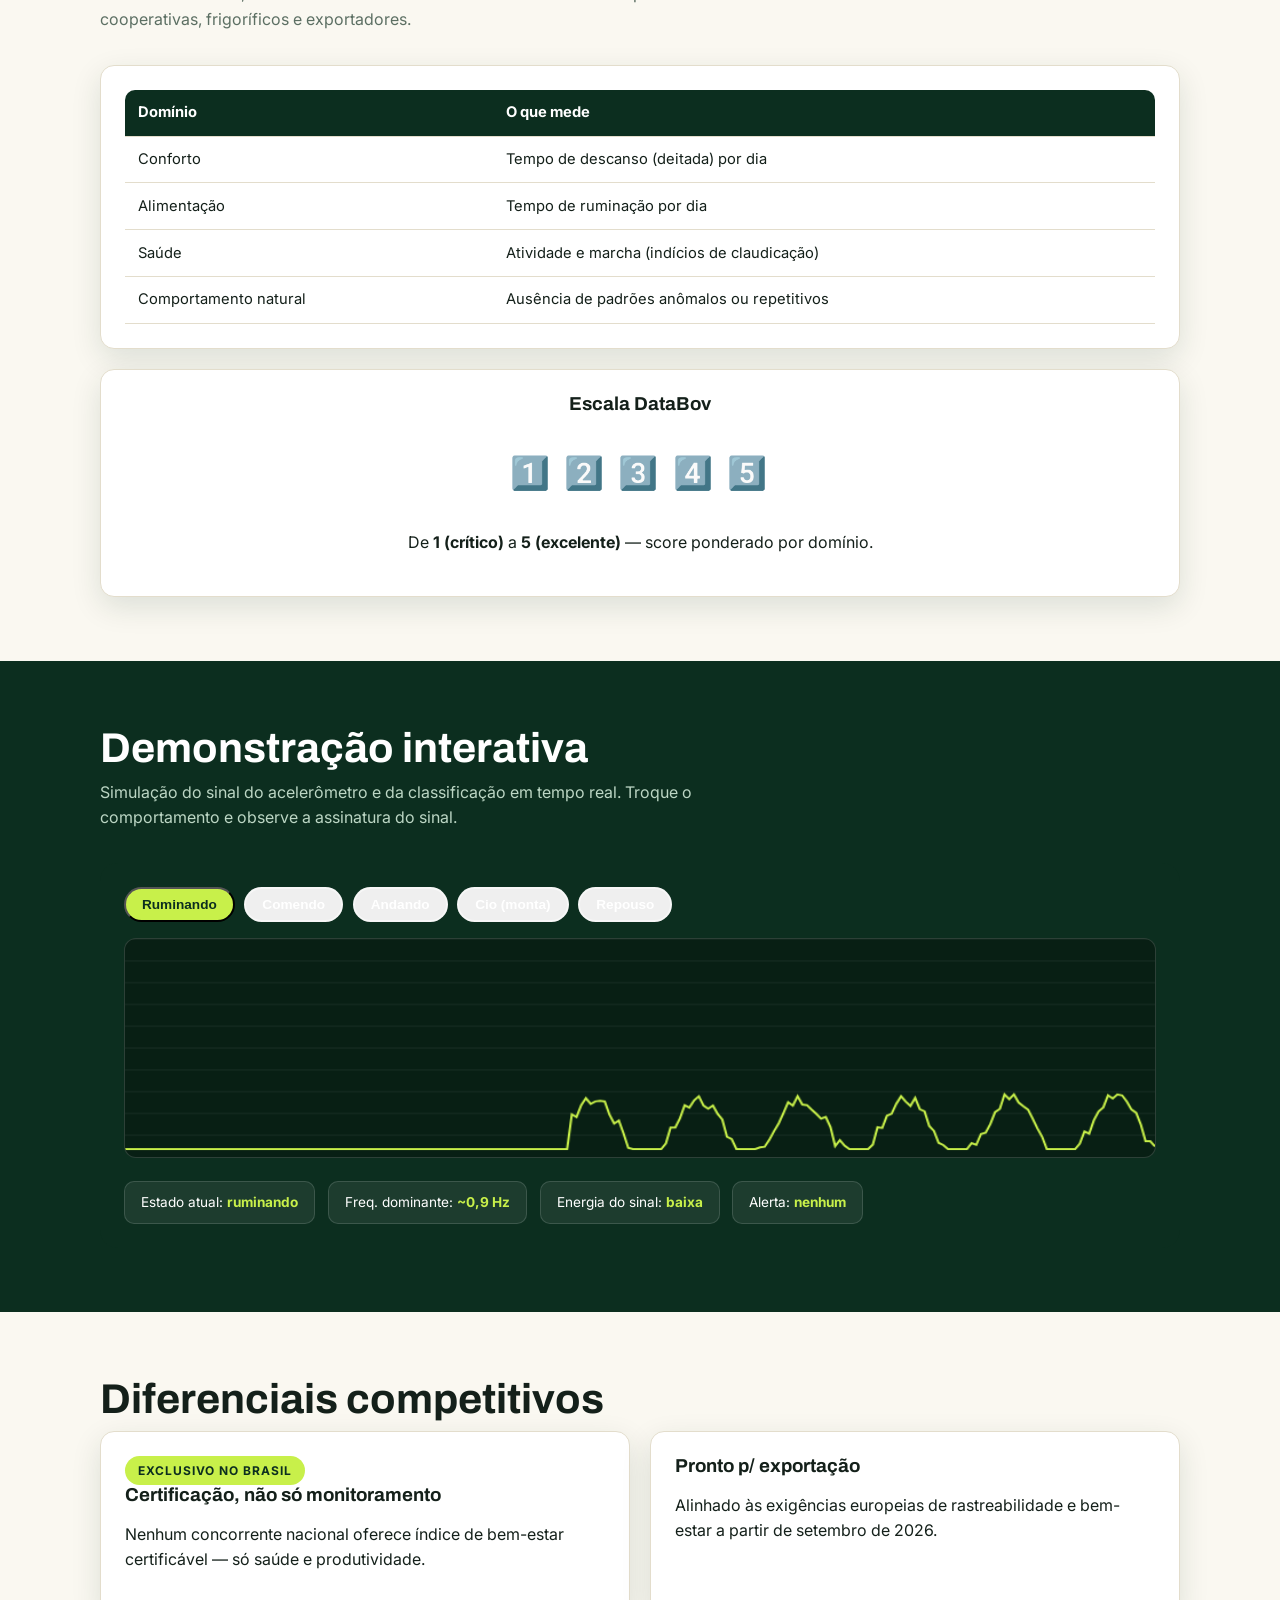
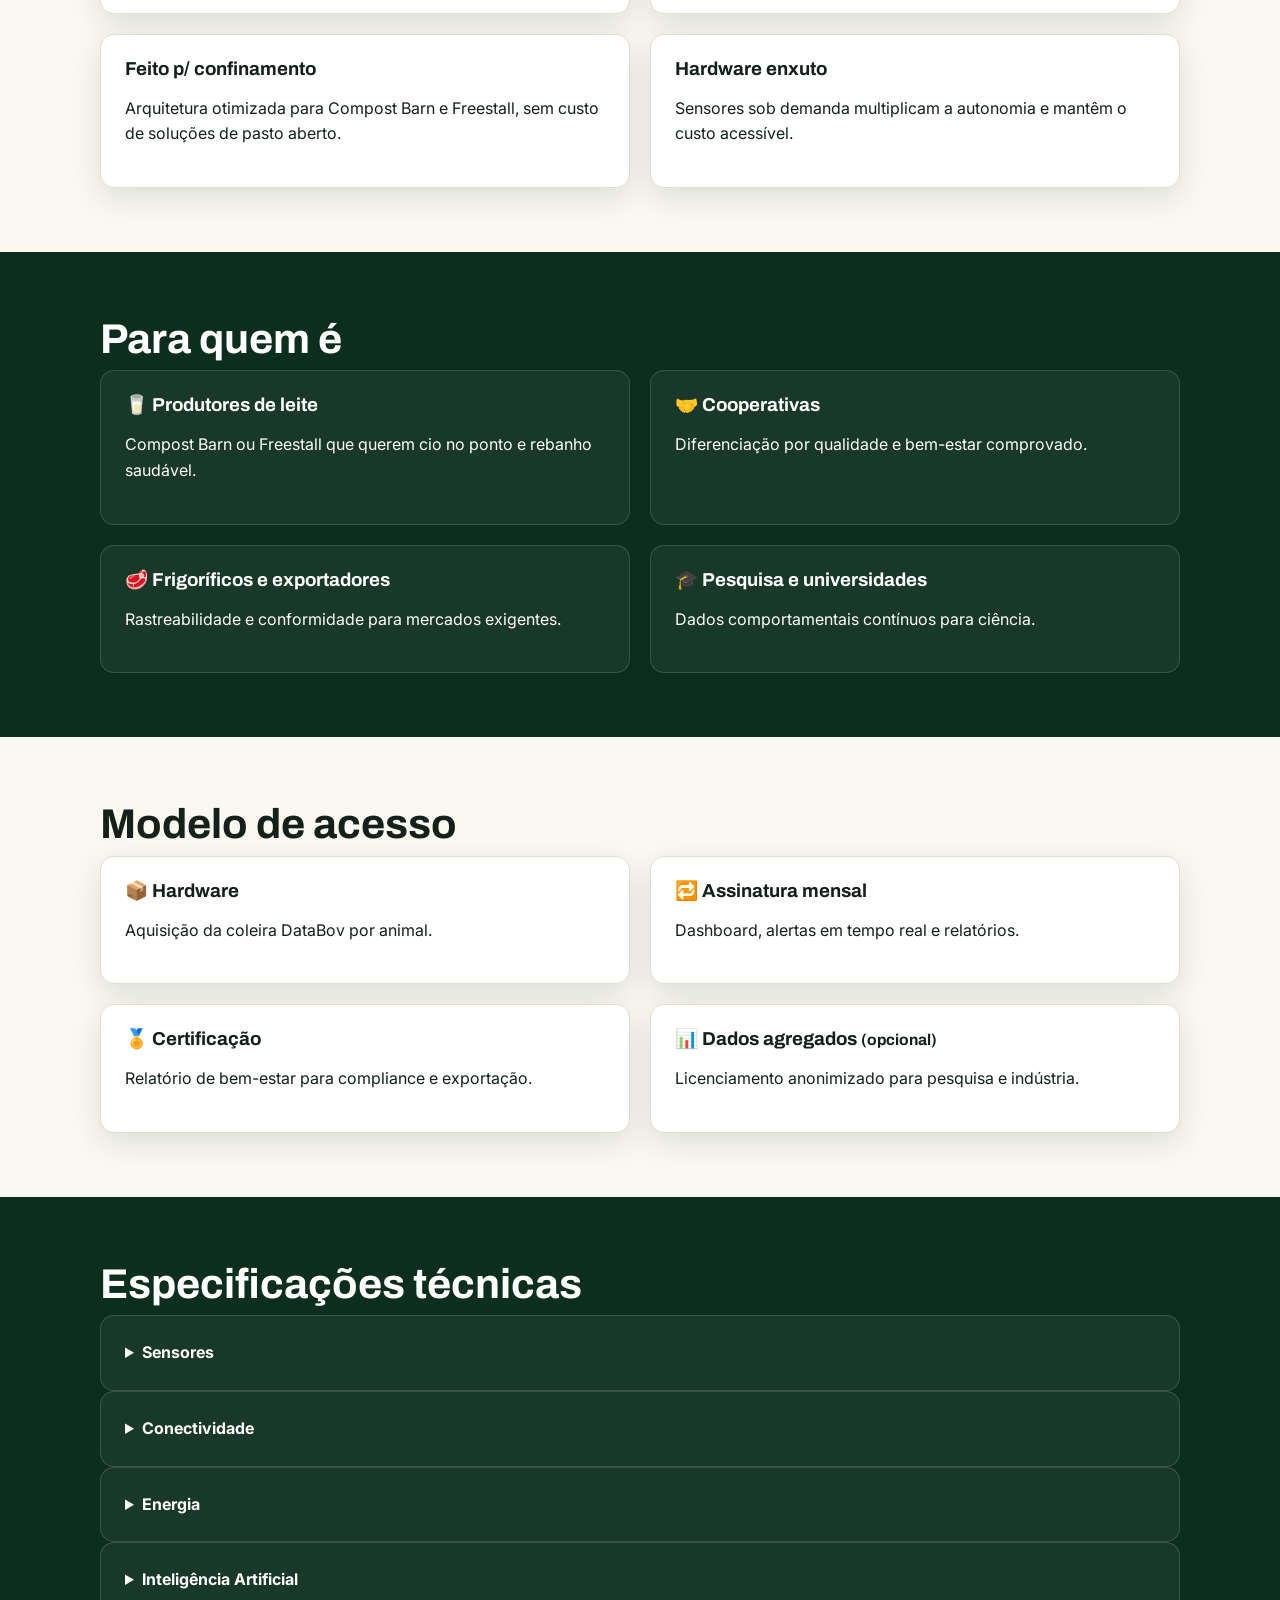
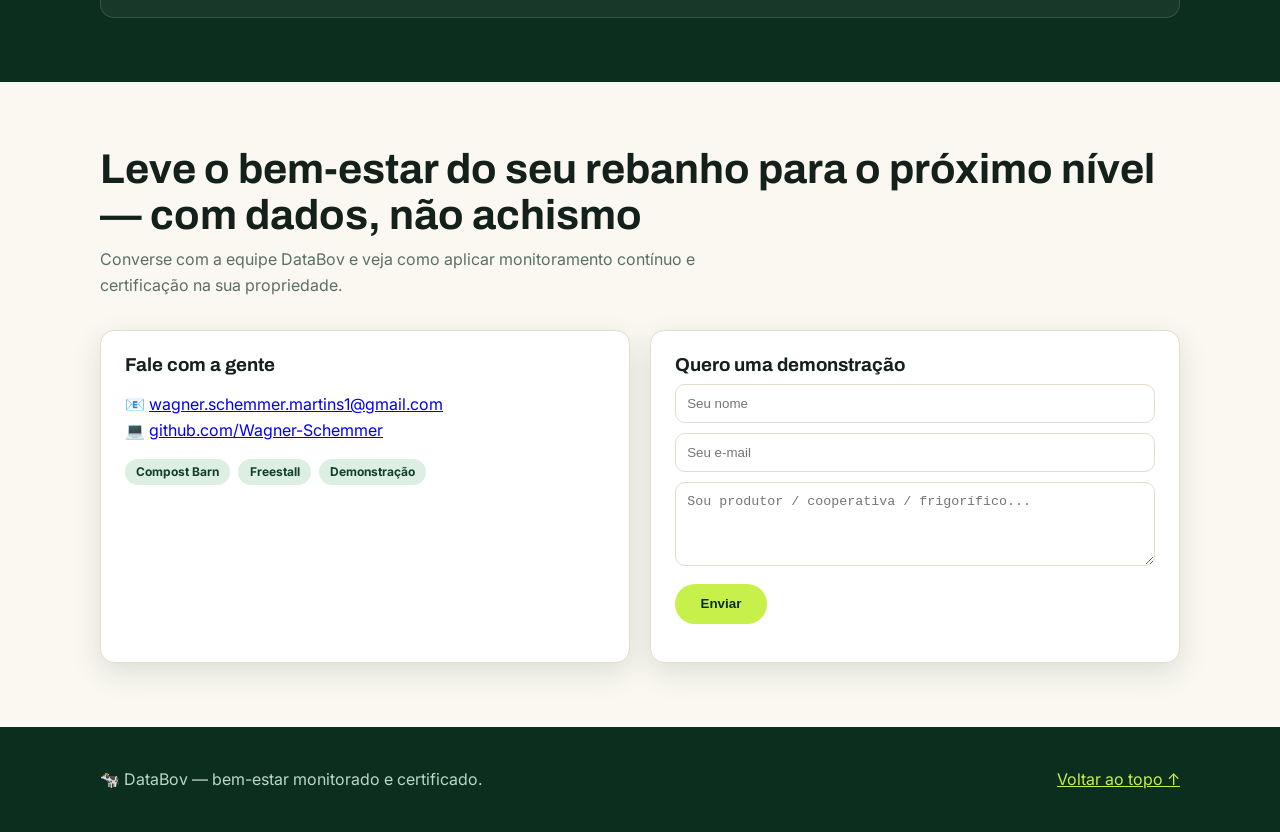
==== commit 9b3de54b: "auto-save 2026-10-07 18:15" ====
--- a/index.html
+++ b/index.html
@@ -19,7 +19,7 @@
 <body>
   <nav class="nav">
     <div class="nav-inner">
-      <a class="brand" href="#top"><img src="assets/databov-logo.png" alt="DataBov" class="brand-logo-full" onerror="this.remove()"></a>
+      <a class="brand" href="#top"><img src="assets/favicon-512.png" alt="DataBov" class="brand-logo" onerror="this.remove()">Data<span>Bov</span></a>
       <div class="nav-links">
         <a href="#solucao">Solução</a>
         <a href="#como-funciona">Como funciona</a>
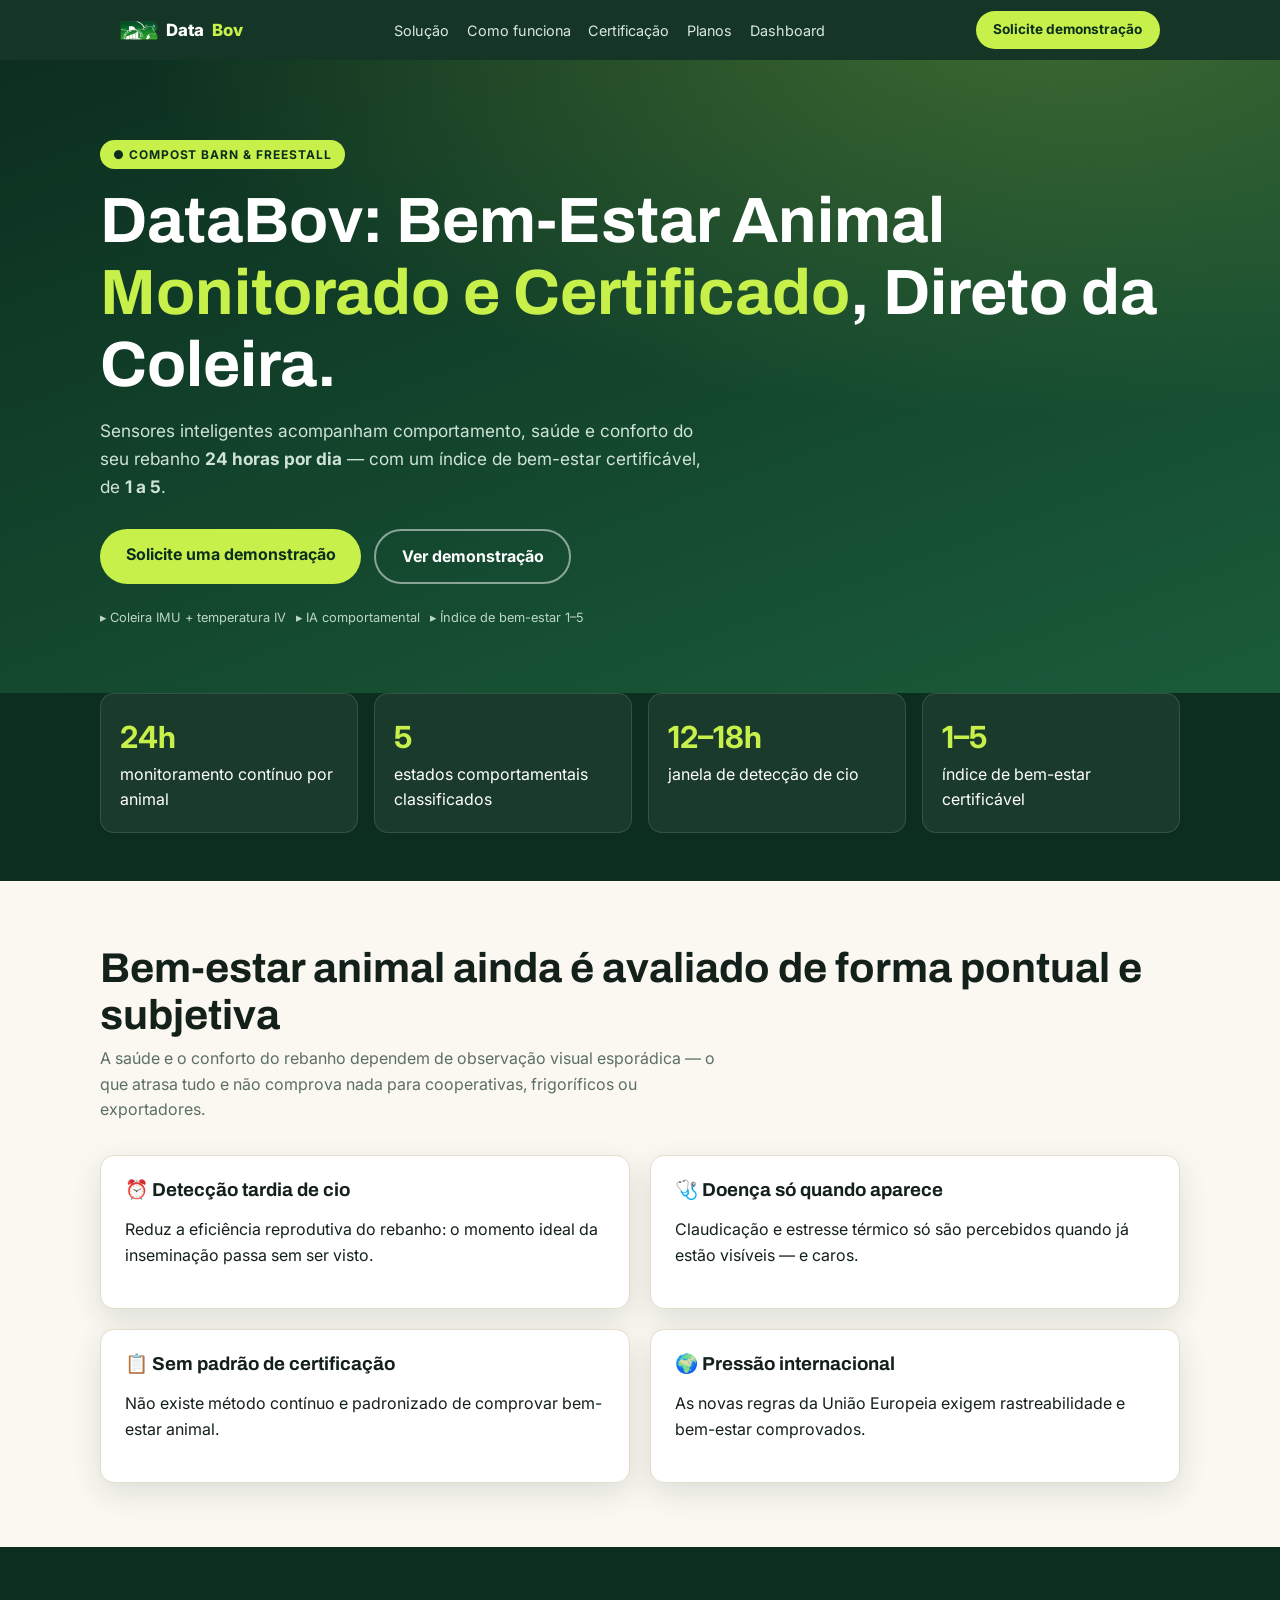
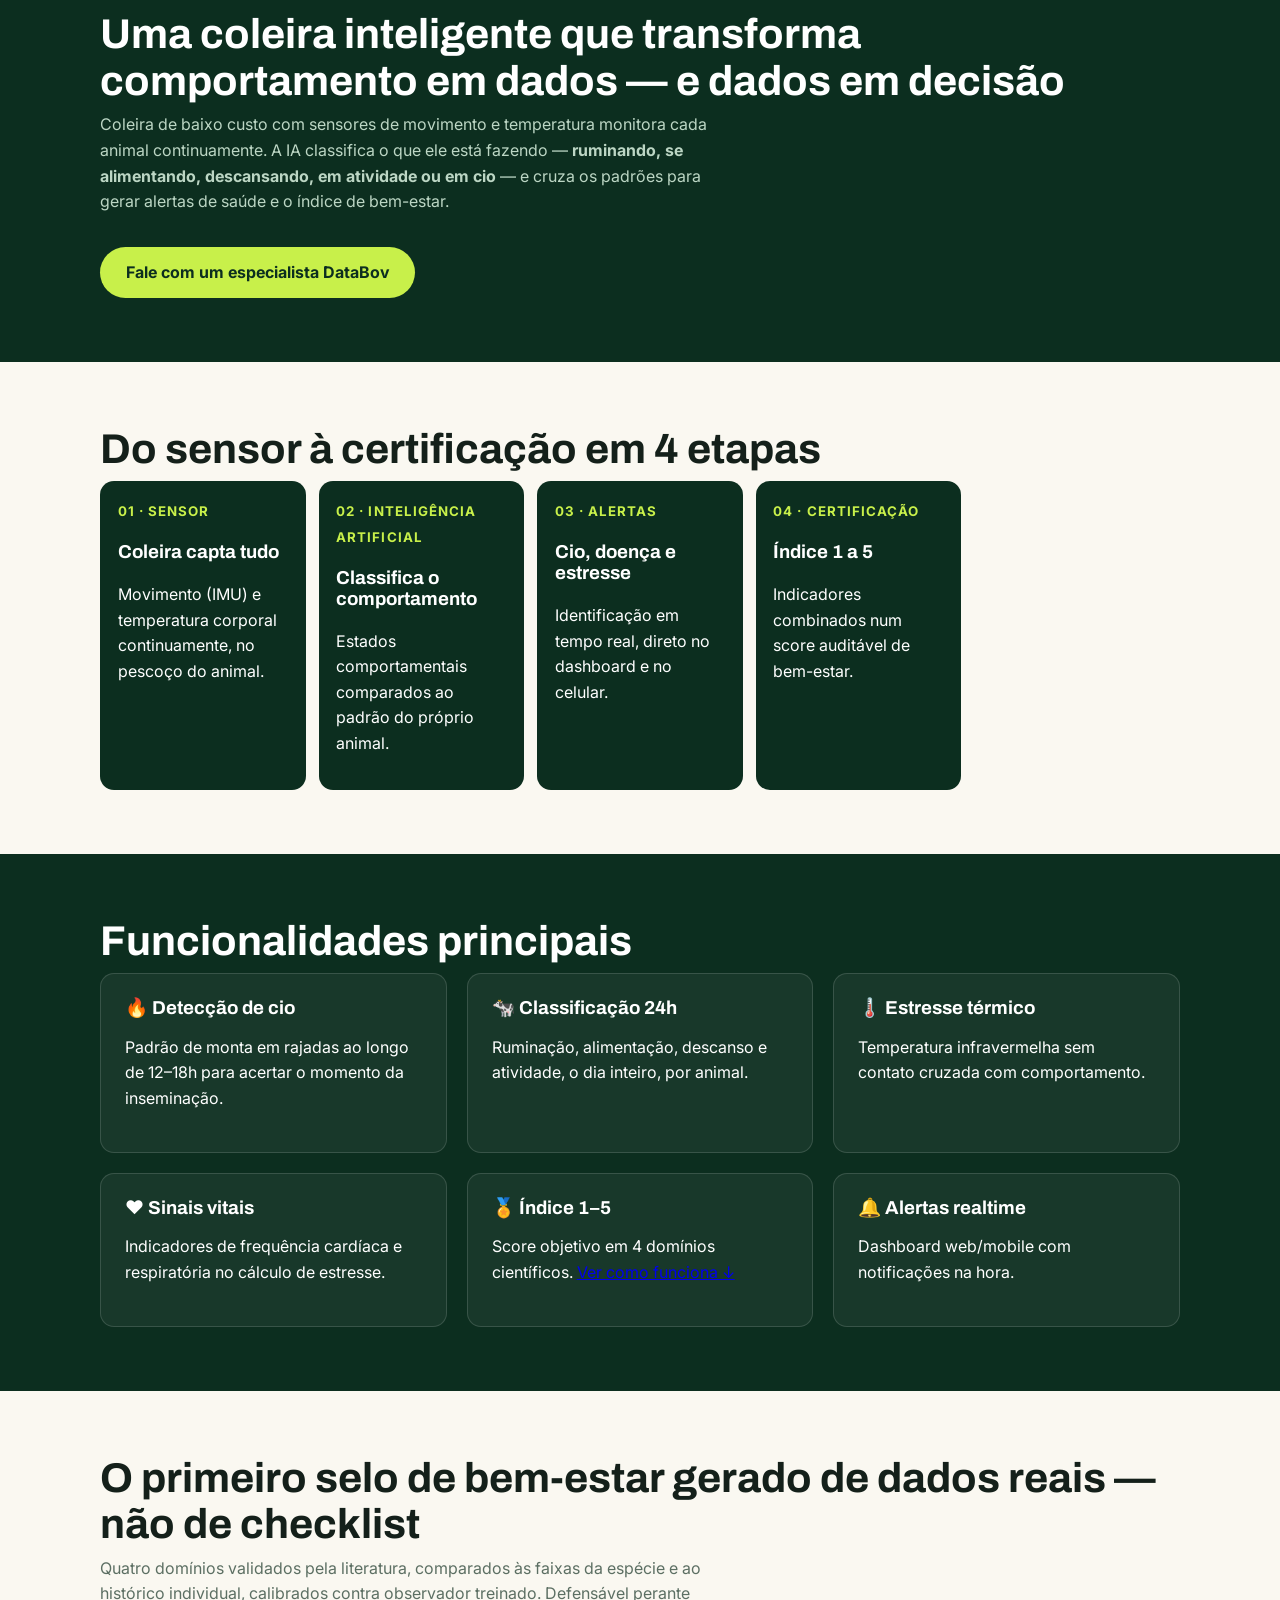
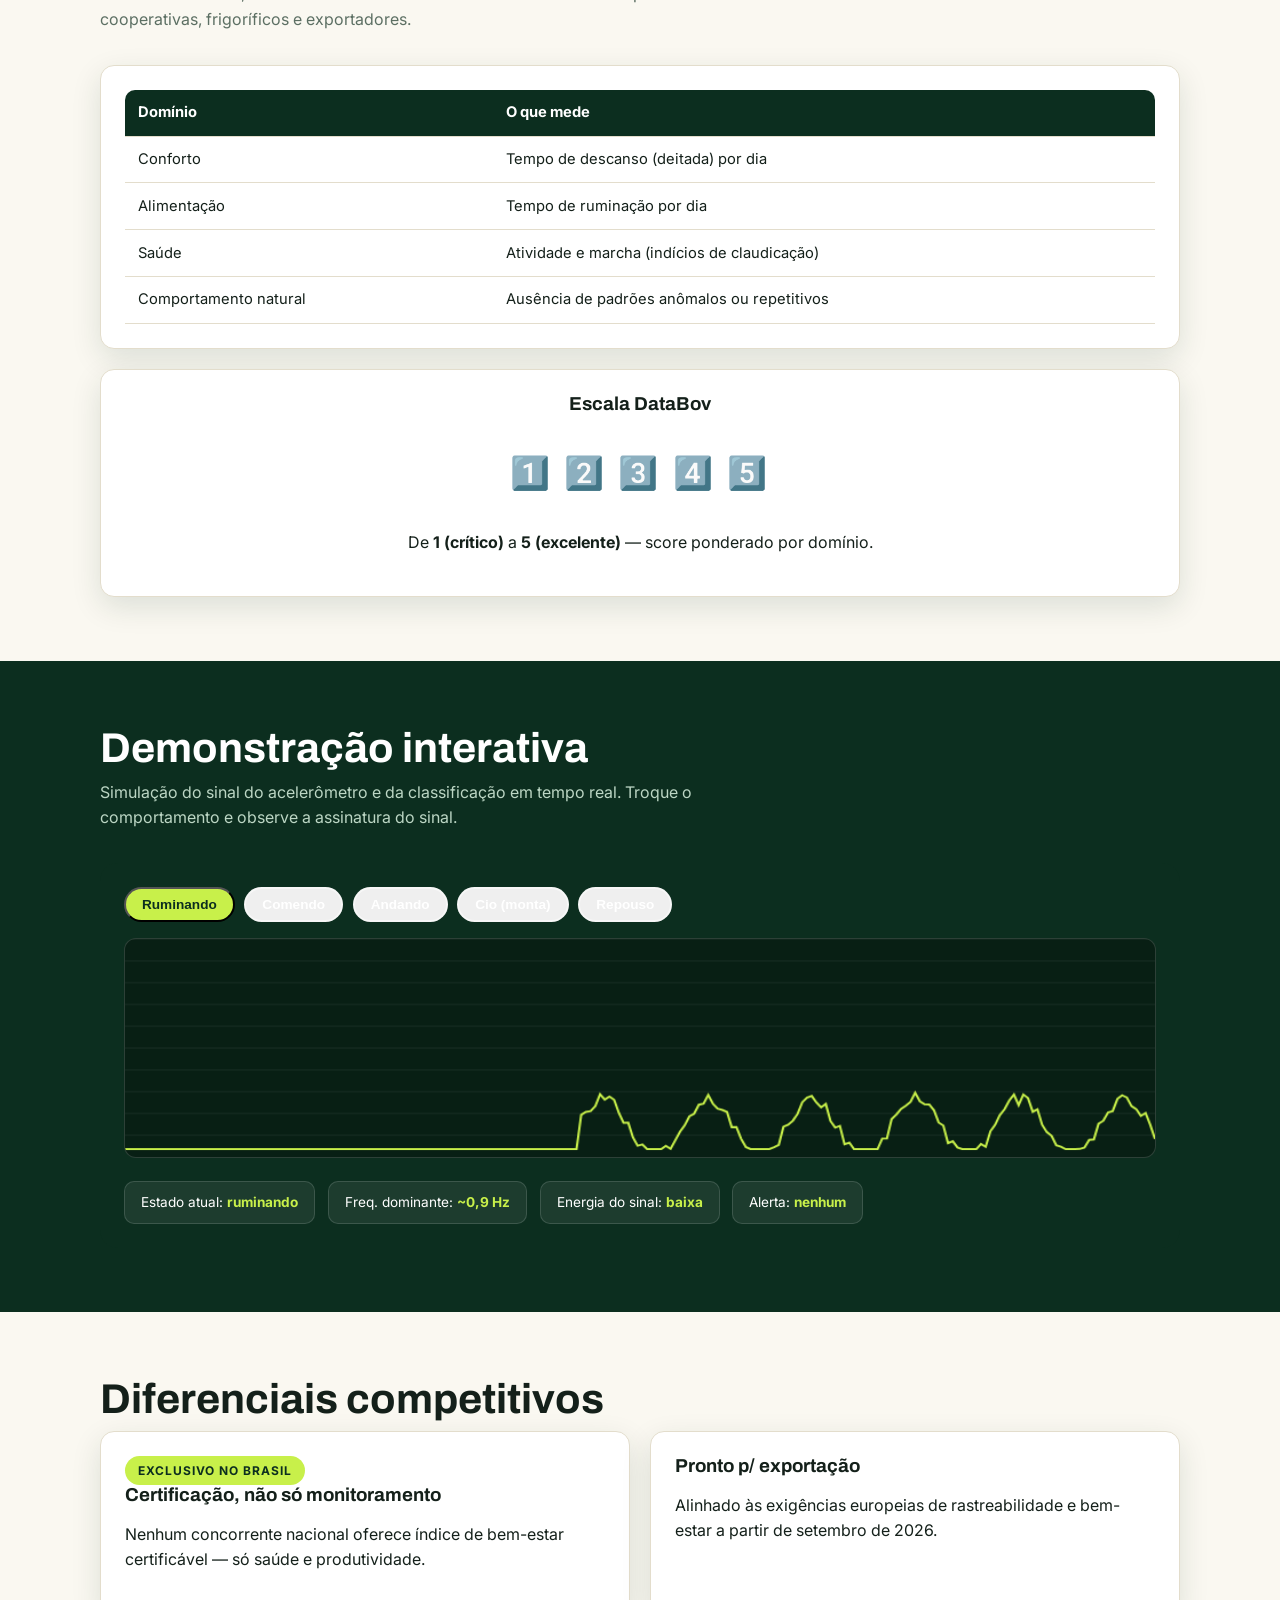
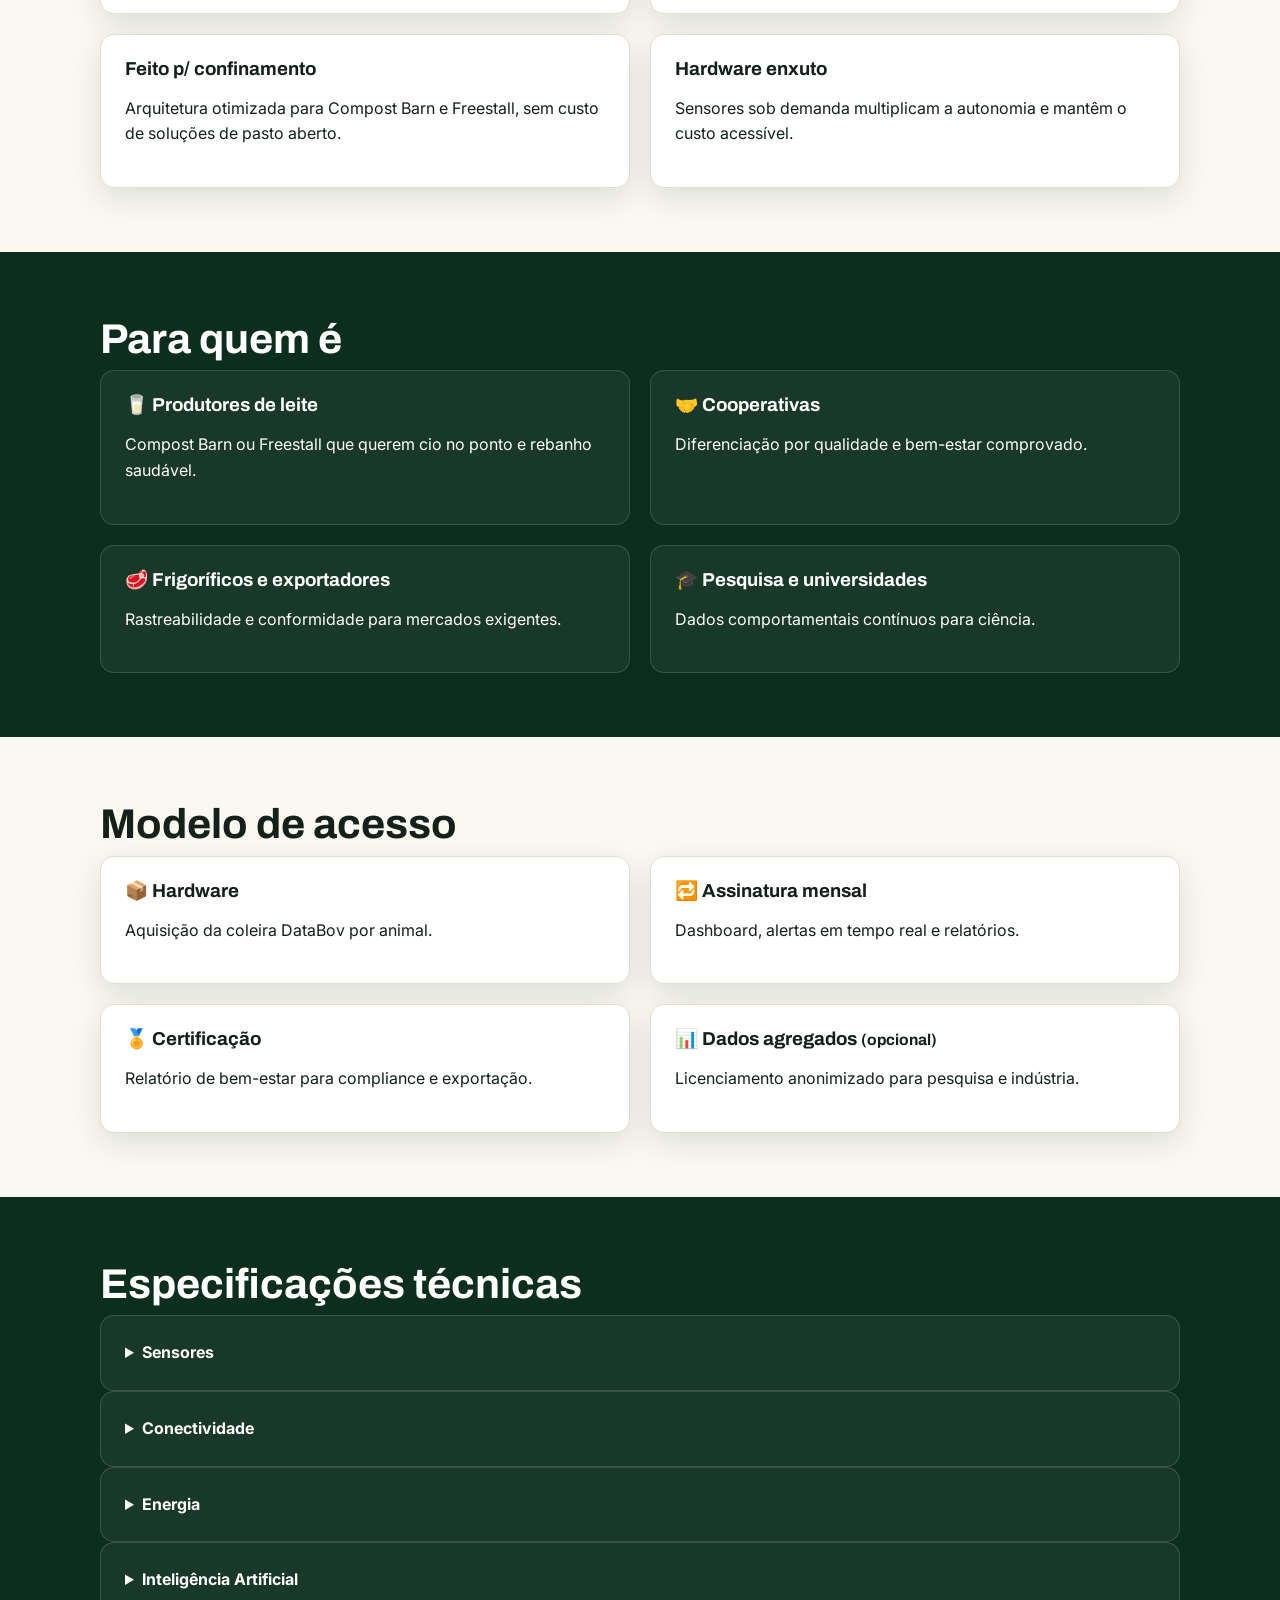
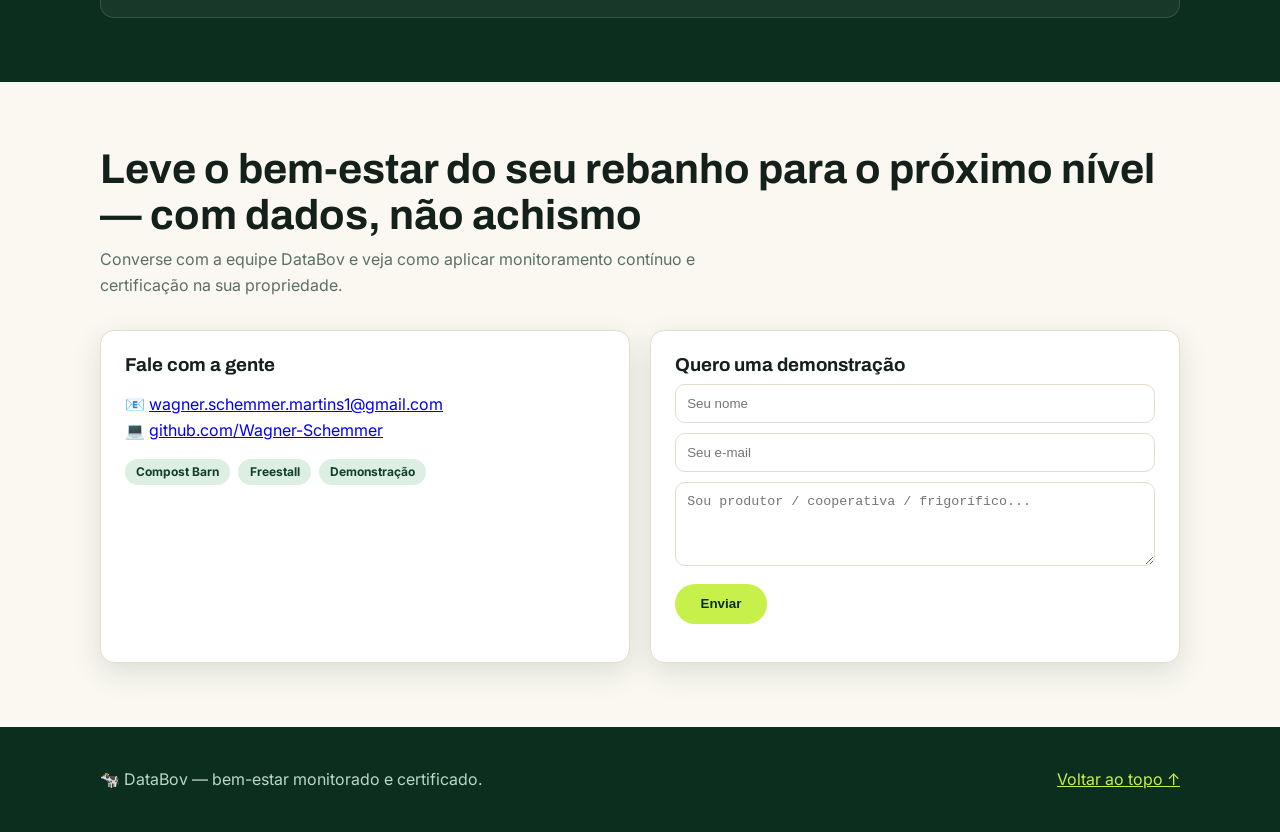
==== commit 6deba40f: "fix: cache-bust ?v=3 nos assets" ====
--- a/index.html
+++ b/index.html
@@ -12,9 +12,9 @@
   <link rel="preconnect" href="https://fonts.googleapis.com">
   <link rel="preconnect" href="https://fonts.gstatic.com" crossorigin>
   <link href="https://fonts.googleapis.com/css2?family=Archivo:wght@600;700;800&family=Inter:wght@400;500;700&display=swap" rel="stylesheet">
-  <link rel="stylesheet" href="css/variables.css">
-  <link rel="stylesheet" href="css/components.css">
-  <link rel="stylesheet" href="css/style.css">
+  <link rel="stylesheet" href="css/variables.css?v=3">
+  <link rel="stylesheet" href="css/components.css?v=3">
+  <link rel="stylesheet" href="css/style.css?v=3">
 </head>
 <body>
   <nav class="nav">
@@ -227,7 +227,7 @@
     </div>
   </footer>
 
-  <script src="js/main.js" defer></script>
-  <script src="js/contact.js" defer></script>
+  <script src="js/main.js?v=3" defer></script>
+  <script src="js/contact.js?v=3" defer></script>
 </body>
 </html>
--- a/css/style.css
+++ b/css/style.css
@@ -98,3 +98,6 @@
 .check li { margin-bottom: 0.5rem; }
 .tag-row { display: flex; gap: 0.5rem; flex-wrap: wrap; margin-top: 0.8rem; }
 .tag { font-size: 0.75rem; background: var(--green-100); color: var(--green-800); padding: 0.2rem 0.7rem; border-radius: 999px; font-weight: 700; }
+
+/* Âncoras: compensa o nav fixo */
+section[id], header[id] { scroll-margin-top: 76px; }
